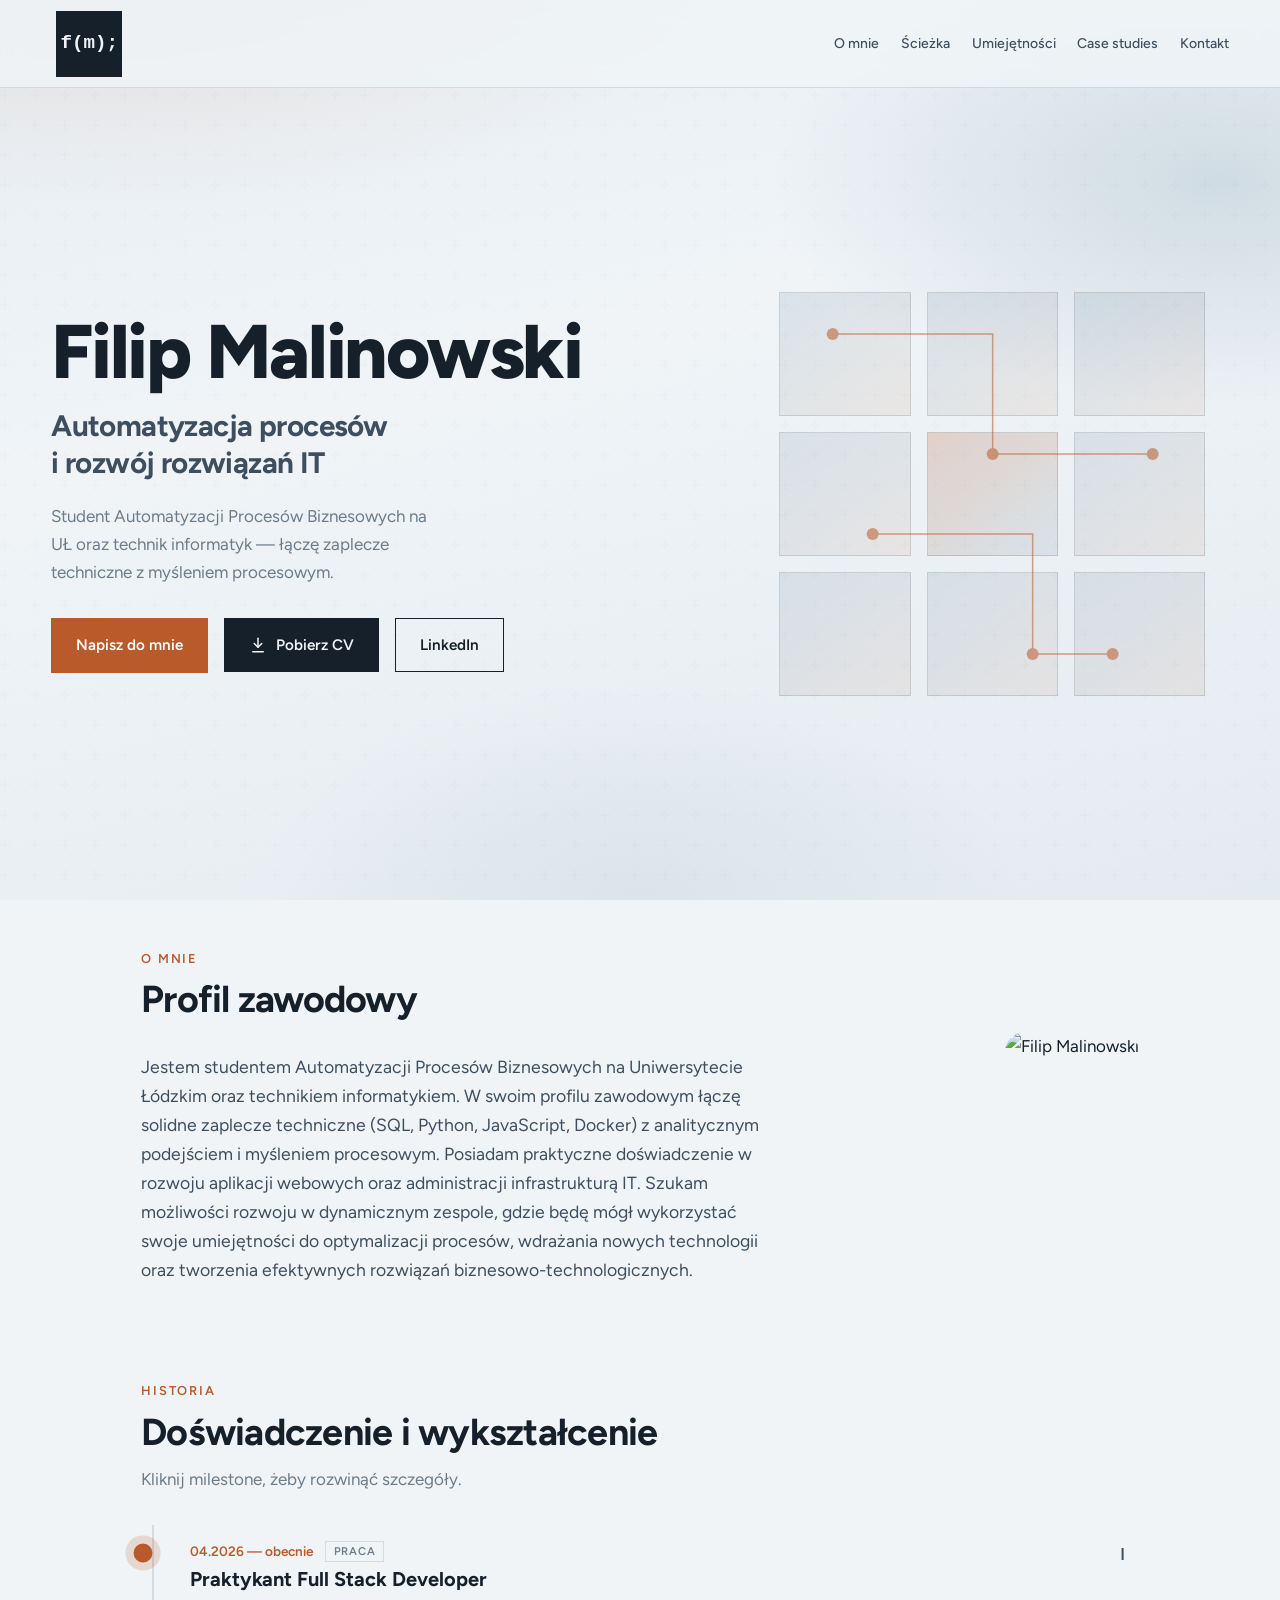
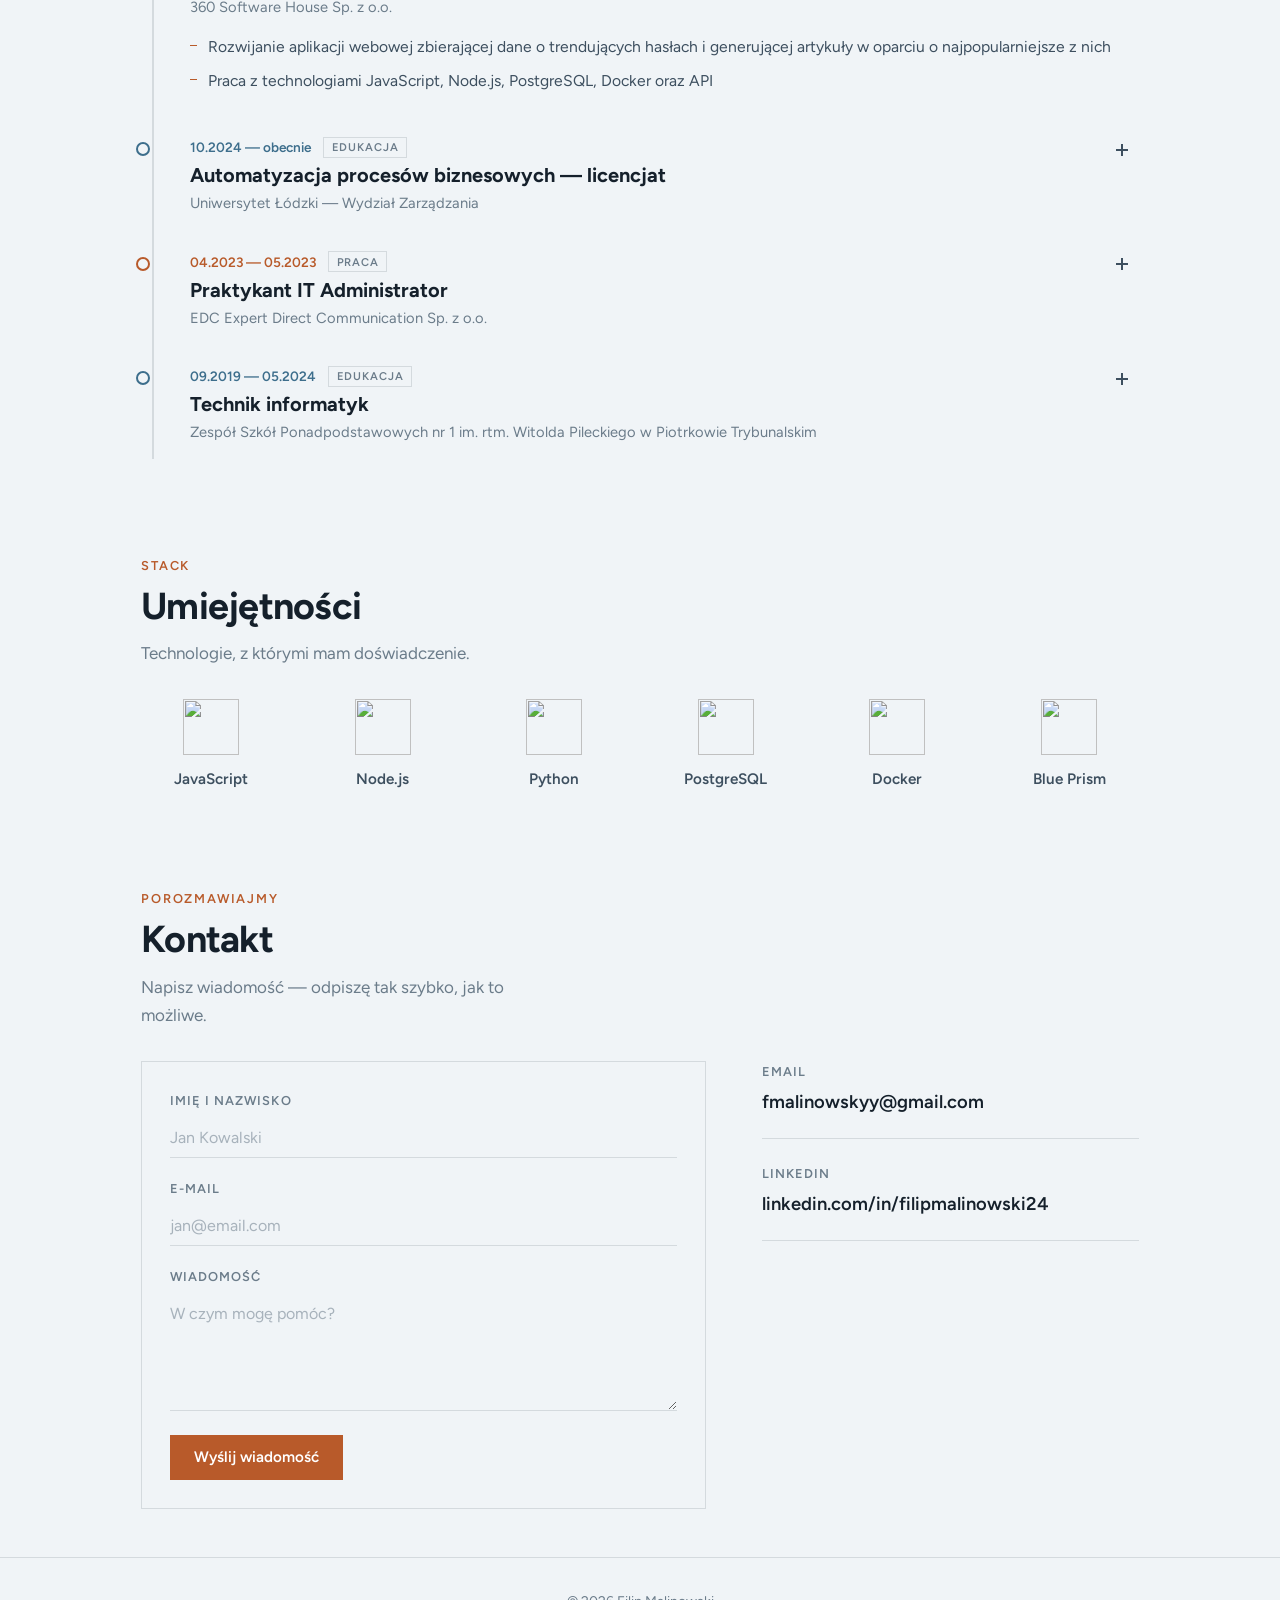
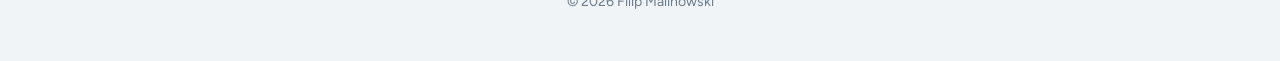
==== index.html @ 64174228 "Add files via upload" ====
<!DOCTYPE html>
<html lang="pl">
<head>
  <meta charset="UTF-8">
  <meta name="viewport" content="width=device-width, initial-scale=1.0">
  <title>Filip Malinowski — Automatyzacja procesów &amp; IT</title>
  <meta name="description" content="Student Automatyzacji Procesów Biznesowych i technik informatyk. SQL, Python, JavaScript, Docker, Blue Prism.">
  <link rel="preconnect" href="https://fonts.googleapis.com">
  <link rel="preconnect" href="https://fonts.gstatic.com" crossorigin>
  <link href="https://fonts.googleapis.com/css2?family=Figtree:wght@400;500;600;700;800&display=swap" rel="stylesheet">
  <link rel="stylesheet" href="style.css">
</head>
<body>
  <div class="page-bg" aria-hidden="true"></div>

  <header class="site-header">
    <a class="logo" href="#top">f(m);</a>
    <nav class="nav" aria-label="Główne">
      <a href="#o-mnie">O mnie</a>
      <a href="#sciezka">Ścieżka</a>
      <a href="#umiejetnosci">Umiejętności</a>
      <a href="case-studies.html">Case studies</a>
      <a href="#kontakt">Kontakt</a>
    </nav>
  </header>

  <main id="top">
    <section class="hero">
      <div class="hero-copy">
        <p class="hero-brand">Filip Malinowski</p>
        <h1>Automatyzacja procesów i&nbsp;rozwój rozwiązań IT</h1>
        <p class="hero-lead">
          Student Automatyzacji Procesów Biznesowych na UŁ oraz technik informatyk —
          łączę zaplecze techniczne z myśleniem procesowym.
        </p>
        <div class="hero-actions">
          <a class="btn btn-primary" href="#kontakt">Napisz do mnie</a>
          <a class="btn btn-download" href="assets/CV.pdf" download="Filip-Malinowski-CV.pdf">
            <svg class="btn-icon" viewBox="0 0 24 24" width="18" height="18" aria-hidden="true" fill="none" stroke="currentColor" stroke-width="2" stroke-linecap="round" stroke-linejoin="round">
              <path d="M12 3v12"/>
              <path d="m7 10 5 5 5-5"/>
              <path d="M5 21h14"/>
            </svg>
            Pobierz CV
          </a>
          <a class="btn btn-ghost" href="https://www.linkedin.com/in/filipmalinowski24" target="_blank" rel="noopener noreferrer">LinkedIn</a>
        </div>
      </div>
      <div class="hero-visual" aria-hidden="true">
        <div class="flow-grid">
          <span></span><span></span><span></span>
          <span></span><span></span><span></span>
          <span></span><span></span><span></span>
        </div>
        <svg class="flow-lines" viewBox="0 0 400 480" fill="none" xmlns="http://www.w3.org/2000/svg">
          <path d="M40 80 H200 V200 H360" stroke="currentColor" stroke-width="1.5"/>
          <path d="M80 280 H240 V400 H320" stroke="currentColor" stroke-width="1.5"/>
          <circle cx="40" cy="80" r="6" fill="currentColor"/>
          <circle cx="200" cy="200" r="6" fill="currentColor"/>
          <circle cx="360" cy="200" r="6" fill="currentColor"/>
          <circle cx="80" cy="280" r="6" fill="currentColor"/>
          <circle cx="240" cy="400" r="6" fill="currentColor"/>
          <circle cx="320" cy="400" r="6" fill="currentColor"/>
        </svg>
      </div>
    </section>

    <section id="o-mnie" class="section about">
      <div class="about-layout">
        <div class="about-content">
          <div class="section-head">
            <p class="eyebrow">O mnie</p>
            <h2>Profil zawodowy</h2>
          </div>
          <p class="about-text">
            Jestem studentem Automatyzacji Procesów Biznesowych na Uniwersytecie Łódzkim
            oraz technikiem informatykiem. W swoim profilu zawodowym łączę solidne zaplecze
            techniczne (SQL, Python, JavaScript, Docker) z analitycznym podejściem
            i myśleniem procesowym. Posiadam praktyczne doświadczenie w rozwoju aplikacji
            webowych oraz administracji infrastrukturą IT. Szukam możliwości rozwoju
            w dynamicznym zespole, gdzie będę mógł wykorzystać swoje umiejętności
            do optymalizacji procesów, wdrażania nowych technologii oraz tworzenia
            efektywnych rozwiązań biznesowo-technologicznych.
          </p>
        </div>
        <figure class="about-photo">
          <img src="assets/fm.jpg" alt="Filip Malinowski" width="400" height="500">
        </figure>
      </div>
    </section>

    <section id="sciezka" class="section path">
      <div class="section-head">
        <p class="eyebrow">Historia</p>
        <h2>Doświadczenie i wykształcenie</h2>
        <p class="path-lead">Kliknij milestone, żeby rozwinąć szczegóły.</p>
      </div>

      <ol class="milestones">
        <li class="milestone is-open" data-type="work">
          <button class="milestone-toggle" type="button" aria-expanded="true">
            <span class="milestone-dot" aria-hidden="true"></span>
            <span class="milestone-summary">
              <span class="milestone-top">
                <time datetime="2026-04">04.2026 — obecnie</time>
                <span class="milestone-badge">Praca</span>
              </span>
              <span class="milestone-title">Praktykant Full Stack Developer</span>
              <span class="milestone-place">360 Software House Sp. z o.o.</span>
            </span>
            <span class="milestone-chevron" aria-hidden="true"></span>
          </button>
          <div class="milestone-panel">
            <div class="milestone-panel-inner">
              <ul>
                <li>Rozwijanie aplikacji webowej zbierającej dane o trendujących hasłach i generującej artykuły w oparciu o najpopularniejsze z nich</li>
                <li>Praca z technologiami JavaScript, Node.js, PostgreSQL, Docker oraz API</li>
              </ul>
            </div>
          </div>
        </li>

        <li class="milestone" data-type="edu">
          <button class="milestone-toggle" type="button" aria-expanded="false">
            <span class="milestone-dot" aria-hidden="true"></span>
            <span class="milestone-summary">
              <span class="milestone-top">
                <time datetime="2024-10">10.2024 — obecnie</time>
                <span class="milestone-badge">Edukacja</span>
              </span>
              <span class="milestone-title">Automatyzacja procesów biznesowych — licencjat</span>
              <span class="milestone-place">Uniwersytet Łódzki — Wydział Zarządzania</span>
            </span>
            <span class="milestone-chevron" aria-hidden="true"></span>
          </button>
          <div class="milestone-panel">
            <div class="milestone-panel-inner">
              <ul>
                <li>Modelowanie procesów biznesowych</li>
                <li>Blue Prism</li>
                <li>Zarządzanie projektami</li>
              </ul>
            </div>
          </div>
        </li>

        <li class="milestone" data-type="work">
          <button class="milestone-toggle" type="button" aria-expanded="false">
            <span class="milestone-dot" aria-hidden="true"></span>
            <span class="milestone-summary">
              <span class="milestone-top">
                <time datetime="2023-04">04.2023 — 05.2023</time>
                <span class="milestone-badge">Praca</span>
              </span>
              <span class="milestone-title">Praktykant IT Administrator</span>
              <span class="milestone-place">EDC Expert Direct Communication Sp. z o.o.</span>
            </span>
            <span class="milestone-chevron" aria-hidden="true"></span>
          </button>
          <div class="milestone-panel">
            <div class="milestone-panel-inner">
              <ul>
                <li>Wsparcie techniczne oraz konserwacja infrastruktury biurowej i serwerowej</li>
                <li>Zarządzanie incydentami IT i wsparcie użytkowników końcowych</li>
              </ul>
            </div>
          </div>
        </li>

        <li class="milestone" data-type="edu">
          <button class="milestone-toggle" type="button" aria-expanded="false">
            <span class="milestone-dot" aria-hidden="true"></span>
            <span class="milestone-summary">
              <span class="milestone-top">
                <time datetime="2019-09">09.2019 — 05.2024</time>
                <span class="milestone-badge">Edukacja</span>
              </span>
              <span class="milestone-title">Technik informatyk</span>
              <span class="milestone-place">Zespół Szkół Ponadpodstawowych nr 1 im. rtm. Witolda Pileckiego w Piotrkowie Trybunalskim</span>
            </span>
            <span class="milestone-chevron" aria-hidden="true"></span>
          </button>
          <div class="milestone-panel">
            <div class="milestone-panel-inner">
              <ul>
                <li>Egzamin zawodowy INF.02</li>
                <li>Egzamin zawodowy INF.03</li>
              </ul>
            </div>
          </div>
        </li>
      </ol>
    </section>

    <section id="umiejetnosci" class="section skills">
      <div class="section-head">
        <p class="eyebrow">Stack</p>
        <h2>Umiejętności</h2>
        <p class="skills-lead">Technologie, z którymi mam doświadczenie.</p>
      </div>
      <ul class="skills-icons">
        <li>
          <img src="assets/Skills/Js.png" alt="" width="64" height="64">
          <span>JavaScript</span>
        </li>
        <li>
          <img src="assets/Skills/node.png" alt="" width="64" height="64">
          <span>Node.js</span>
        </li>
        <li>
          <img src="assets/Skills/Py.png" alt="" width="64" height="64">
          <span>Python</span>
        </li>
        <li>
          <img src="assets/Skills/Sql.png" alt="" width="64" height="64">
          <span>PostgreSQL</span>
        </li>
        <li>
          <img src="assets/Skills/Docker.png" alt="" width="64" height="64">
          <span>Docker</span>
        </li>
        <li>
          <img src="assets/Skills/BP.png" alt="" width="64" height="64">
          <span>Blue Prism</span>
        </li>
      </ul>
    </section>

    <section id="kontakt" class="section contact">
      <div class="section-head">
        <p class="eyebrow">Porozmawiajmy</p>
        <h2>Kontakt</h2>
        <p class="contact-lead">Napisz wiadomość — odpiszę tak szybko, jak to możliwe.</p>
      </div>

      <div class="contact-layout">
        <form class="contact-form" id="contact-form" action="https://formsubmit.co/ajax/fmalinowskyy@gmail.com" method="POST">
          <div class="form-row">
            <label for="name">Imię i nazwisko</label>
            <input type="text" id="name" name="name" autocomplete="name" required placeholder="Jan Kowalski">
          </div>
          <div class="form-row">
            <label for="email">E-mail</label>
            <input type="email" id="email" name="email" autocomplete="email" required placeholder="jan@email.com">
          </div>
          <div class="form-row">
            <label for="message">Wiadomość</label>
            <textarea id="message" name="message" rows="5" required placeholder="W czym mogę pomóc?"></textarea>
          </div>
          <input type="hidden" name="_subject" value="Wiadomość z CV — Filip Malinowski">
          <input type="text" name="_honey" class="form-honey" tabindex="-1" autocomplete="off" aria-hidden="true">
          <button class="btn btn-primary" type="submit" id="contact-submit">Wyślij wiadomość</button>
          <p class="form-status" id="form-status" role="status" aria-live="polite" hidden></p>
        </form>

        <ul class="contact-list">
          <li>
            <span>Email</span>
            <a href="mailto:fmalinowskyy@gmail.com">fmalinowskyy@gmail.com</a>
          </li>
          <li>
            <span>LinkedIn</span>
            <a href="https://www.linkedin.com/in/filipmalinowski24" target="_blank" rel="noopener noreferrer">linkedin.com/in/filipmalinowski24</a>
          </li>
        </ul>
      </div>
    </section>
  </main>

  <footer class="site-footer">
    <p>© <span id="year"></span> Filip Malinowski</p>
  </footer>

  <script>
    document.getElementById("year").textContent = new Date().getFullYear();

    document.querySelectorAll(".milestone-toggle").forEach((button) => {
      button.addEventListener("click", () => {
        const item = button.closest(".milestone");
        const willOpen = !item.classList.contains("is-open");

        document.querySelectorAll(".milestone.is-open").forEach((openItem) => {
          if (openItem !== item) {
            openItem.classList.remove("is-open");
            openItem.querySelector(".milestone-toggle").setAttribute("aria-expanded", "false");
          }
        });

        item.classList.toggle("is-open", willOpen);
        button.setAttribute("aria-expanded", String(willOpen));
      });
    });

    const form = document.getElementById("contact-form");
    const statusEl = document.getElementById("form-status");
    const submitBtn = document.getElementById("contact-submit");

    form.addEventListener("submit", async (event) => {
      event.preventDefault();
      statusEl.hidden = false;
      statusEl.className = "form-status";
      statusEl.textContent = "Wysyłanie…";
      submitBtn.disabled = true;

      try {
        const response = await fetch(form.action, {
          method: "POST",
          headers: {
            "Content-Type": "application/json",
            Accept: "application/json",
          },
          body: JSON.stringify({
            name: form.name.value,
            email: form.email.value,
            message: form.message.value,
            _subject: "Wiadomość z CV — Filip Malinowski",
          }),
        });

        if (!response.ok) throw new Error("send failed");

        statusEl.className = "form-status is-success";
        statusEl.textContent = "Dzięki! Wiadomość została wysłana.";
        form.reset();
      } catch {
        statusEl.className = "form-status is-error";
        statusEl.textContent = "Nie udało się wysłać. Napisz bezpośrednio na fmalinowskyy@gmail.com.";
      } finally {
        submitBtn.disabled = false;
      }
    });
  </script>
</body>
</html>
---- style.css ----
/* Filip Malinowski — CV page
   Direction: cool graphite + copper accent, process-flow atmosphere */

:root {
  --ink: #15202b;
  --ink-soft: #3d4f5f;
  --muted: #6b7c8a;
  --paper: #f0f4f7;
  --paper-deep: #d9e3ea;
  --accent: #b85a2a;
  --accent-deep: #8f431c;
  --line: rgba(21, 32, 43, 0.12);
  --header-h: 5.5rem;
  --ease: cubic-bezier(0.22, 1, 0.36, 1);
  --font-logo: Consolas, "Cascadia Code", "Cascadia Mono", "Courier New", monospace;
  --font-display: "Figtree", sans-serif;
  --font-body: "Figtree", sans-serif;
}

*,
*::before,
*::after {
  box-sizing: border-box;
  margin: 0;
  padding: 0;
}

html {
  scroll-behavior: smooth;
}

body {
  font-family: var(--font-body);
  font-size: 1.0625rem;
  line-height: 1.65;
  color: var(--ink);
  background: var(--paper);
  min-height: 100vh;
  overflow-x: hidden;
}

.page-bg {
  position: fixed;
  inset: 0;
  z-index: -1;
  background:
    radial-gradient(ellipse 90% 60% at 10% -10%, rgba(184, 90, 42, 0.14), transparent 55%),
    radial-gradient(ellipse 70% 50% at 95% 20%, rgba(61, 110, 140, 0.18), transparent 50%),
    radial-gradient(ellipse 50% 40% at 50% 100%, rgba(217, 227, 234, 0.9), transparent 60%),
    linear-gradient(165deg, #e8eef3 0%, #f0f4f7 40%, #e4ebf0 100%);
}

.page-bg::after {
  content: "";
  position: absolute;
  inset: 0;
  opacity: 0.35;
  background-image: url("data:image/svg+xml,%3Csvg width='60' height='60' viewBox='0 0 60 60' xmlns='http://www.w3.org/2000/svg'%3E%3Cg fill='none' fill-rule='evenodd'%3E%3Cg fill='%2315202b' fill-opacity='0.04'%3E%3Cpath d='M36 34v-4h-2v4h-4v2h4v4h2v-4h4v-2h-4zm0-30V0h-2v4h-4v2h4v4h2V6h4V4h-4zM6 34v-4H4v4H0v2h4v4h2v-4h4v-2H6zM6 4V0H4v4H0v2h4v4h2V6h4V4H6z'/%3E%3C/g%3E%3C/g%3E%3C/svg%3E");
}

a {
  color: inherit;
  text-decoration-thickness: 1px;
  text-underline-offset: 0.2em;
  transition: color 0.25s var(--ease);
}

a:hover {
  color: var(--accent);
}

img {
  max-width: 100%;
  display: block;
}

ul {
  list-style: none;
}

/* —— Header —— */
.site-header {
  position: sticky;
  top: 0;
  z-index: 50;
  display: flex;
  align-items: center;
  justify-content: space-between;
  gap: 1.5rem;
  height: var(--header-h);
  padding: 0 clamp(1.25rem, 4vw, 3.5rem);
  background: rgba(240, 244, 247, 0.82);
  backdrop-filter: blur(12px);
  border-bottom: 1px solid var(--line);
}

.logo {
  font-family: var(--font-logo);
  font-weight: 700;
  font-size: 1.2rem;
  letter-spacing: 0;
  text-decoration: none;
  color: #f0f4f7;
  background: var(--ink);
  width: 4.125rem;
  height: 4.125rem;
  margin: 5px;
  display: inline-flex;
  align-items: center;
  justify-content: center;
  flex-shrink: 0;
  transition: background 0.25s var(--ease), color 0.25s var(--ease);
}

.logo:hover {
  background: var(--accent);
  color: #fff;
}

.nav {
  display: flex;
  flex-wrap: wrap;
  justify-content: flex-end;
  gap: 0.35rem 1.35rem;
}

.nav a {
  font-size: 0.875rem;
  font-weight: 500;
  color: var(--ink-soft);
  text-decoration: none;
}

.nav a:hover {
  color: var(--accent);
}

/* —— Hero —— */
.hero {
  display: grid;
  grid-template-columns: 1.15fr 0.85fr;
  gap: clamp(2rem, 5vw, 4rem);
  align-items: center;
  min-height: calc(100vh - var(--header-h));
  padding: clamp(2.5rem, 6vw, 5rem) clamp(1.25rem, 4vw, 3.5rem);
  animation: fade-up 0.9s var(--ease) both;
}

.hero-brand {
  font-family: var(--font-display);
  font-weight: 800;
  font-size: clamp(2.75rem, 6.5vw, 4.75rem);
  line-height: 0.95;
  letter-spacing: -0.03em;
  color: var(--ink);
  margin-bottom: 1.25rem;
  animation: fade-up 0.9s var(--ease) 0.08s both;
}

.hero h1 {
  font-family: var(--font-display);
  font-weight: 700;
  font-size: clamp(1.35rem, 2.8vw, 1.85rem);
  line-height: 1.25;
  letter-spacing: -0.02em;
  color: var(--ink-soft);
  max-width: 22ch;
  margin-bottom: 1.25rem;
  animation: fade-up 0.9s var(--ease) 0.16s both;
}

.hero-lead {
  max-width: 36ch;
  color: var(--muted);
  margin-bottom: 2rem;
  animation: fade-up 0.9s var(--ease) 0.24s both;
}

.hero-actions {
  display: flex;
  flex-wrap: wrap;
  gap: 0.75rem 1rem;
  animation: fade-up 0.9s var(--ease) 0.32s both;
}

.btn {
  display: inline-flex;
  align-items: center;
  justify-content: center;
  padding: 0.85rem 1.5rem;
  font-family: var(--font-body);
  font-size: 0.95rem;
  font-weight: 600;
  text-decoration: none;
  border: 1.5px solid transparent;
  transition: background 0.3s var(--ease), color 0.3s var(--ease), border-color 0.3s var(--ease), transform 0.3s var(--ease);
}

.btn:hover {
  transform: translateY(-2px);
}

.btn-primary {
  background: var(--accent);
  color: #fff;
}

.btn-primary:hover {
  background: var(--accent-deep);
  color: #fff;
}

.btn-ghost {
  background: transparent;
  border-color: var(--ink);
  color: var(--ink);
}

.btn-ghost:hover {
  border-color: var(--accent);
  color: var(--accent);
}

.btn-download {
  gap: 0.55rem;
  background: var(--ink);
  border-color: var(--ink);
  color: #f0f4f7;
}

.btn-download:hover {
  background: var(--accent);
  border-color: var(--accent);
  color: #fff;
}

.btn-icon {
  flex-shrink: 0;
}

.hero-visual {
  position: relative;
  height: min(62vh, 480px);
  min-height: 280px;
  color: var(--accent);
  animation: fade-in 1.1s var(--ease) 0.2s both;
}

.flow-grid {
  position: absolute;
  inset: 8% 5%;
  display: grid;
  grid-template-columns: repeat(3, 1fr);
  grid-template-rows: repeat(3, 1fr);
  gap: 1rem;
}

.flow-grid span {
  background: linear-gradient(145deg, rgba(61, 110, 140, 0.12), rgba(184, 90, 42, 0.08));
  border: 1px solid var(--line);
  transform-origin: center;
  animation: block-pulse 4.5s var(--ease) infinite;
}

.flow-grid span:nth-child(1) { animation-delay: 0s; }
.flow-grid span:nth-child(2) { animation-delay: 0.35s; }
.flow-grid span:nth-child(3) { animation-delay: 0.7s; }
.flow-grid span:nth-child(4) { animation-delay: 0.2s; }
.flow-grid span:nth-child(5) {
  background: linear-gradient(145deg, rgba(184, 90, 42, 0.22), rgba(61, 110, 140, 0.1));
  animation-delay: 0.55s;
}
.flow-grid span:nth-child(6) { animation-delay: 0.9s; }
.flow-grid span:nth-child(7) { animation-delay: 0.4s; }
.flow-grid span:nth-child(8) { animation-delay: 0.75s; }
.flow-grid span:nth-child(9) { animation-delay: 1.1s; }

.flow-lines {
  position: absolute;
  inset: 0;
  width: 100%;
  height: 100%;
  opacity: 0.55;
  animation: draw-flow 2.2s var(--ease) 0.4s both;
}

.flow-lines path {
  stroke-dasharray: 600;
  stroke-dashoffset: 600;
  animation: stroke-draw 2s var(--ease) 0.5s forwards;
}

.flow-lines path:nth-of-type(2) {
  animation-delay: 0.9s;
}

/* —— Sections —— */
.section {
  padding: clamp(1.75rem, 4vw, 3rem) clamp(1.25rem, 4vw, 3.5rem);
  max-width: 1100px;
  margin: 0 auto;
}

.section-head {
  margin-bottom: 2rem;
}

.eyebrow {
  font-size: 0.8rem;
  font-weight: 600;
  letter-spacing: 0.14em;
  text-transform: uppercase;
  color: var(--accent);
  margin-bottom: 0.5rem;
}

.section-head h2 {
  font-family: var(--font-display);
  font-weight: 700;
  font-size: clamp(1.75rem, 3.5vw, 2.35rem);
  letter-spacing: -0.02em;
  line-height: 1.15;
}

.about-text {
  max-width: 58ch;
  color: var(--ink-soft);
  font-size: 1.1rem;
}

.about-layout {
  display: grid;
  grid-template-columns: 1fr minmax(200px, 280px);
  gap: clamp(1.75rem, 4vw, 3rem);
  align-items: center;
}

.about-photo {
  margin: 0;
  justify-self: end;
}

.about-photo img {
  width: 100%;
  height: auto;
  aspect-ratio: 4 / 5;
  object-fit: cover;
  object-position: center top;
  border-radius: 1.25rem;
  display: block;
}

/* —— Path / milestones —— */
.path-lead {
  margin-top: 0.75rem;
  color: var(--muted);
  max-width: 40ch;
}

.milestones {
  list-style: none;
  display: flex;
  flex-direction: column;
  gap: 0.35rem;
  border-left: 2px solid var(--line);
  margin-left: 0.7rem;
  padding-left: 0;
}

.milestone {
  position: relative;
  padding-left: clamp(1.5rem, 3vw, 2.25rem);
}

.milestone-toggle {
  width: 100%;
  display: grid;
  grid-template-columns: 1fr auto;
  gap: 0.75rem 1rem;
  align-items: start;
  padding: 1rem 0.35rem 1rem 0;
  border: none;
  background: transparent;
  text-align: left;
  cursor: pointer;
  color: inherit;
  font-family: inherit;
  transition: color 0.25s var(--ease);
}

.milestone-toggle:hover .milestone-title {
  color: var(--accent);
}

.milestone-dot {
  position: absolute;
  left: -0.7rem;
  top: 1.35rem;
  width: 14px;
  height: 14px;
  margin-left: -7px;
  border-radius: 50%;
  background: var(--paper);
  border: 2.5px solid var(--accent);
  box-sizing: border-box;
  transition: transform 0.4s var(--ease), background 0.35s var(--ease), box-shadow 0.4s var(--ease);
  z-index: 1;
}

.milestone[data-type="edu"] .milestone-dot {
  border-color: #3d6e8c;
}

.milestone.is-open .milestone-dot {
  background: var(--accent);
  transform: scale(1.35);
  box-shadow: 0 0 0 6px rgba(184, 90, 42, 0.18);
}

.milestone[data-type="edu"].is-open .milestone-dot {
  background: #3d6e8c;
  box-shadow: 0 0 0 6px rgba(61, 110, 140, 0.18);
}

.milestone-summary {
  display: flex;
  flex-direction: column;
  gap: 0.3rem;
  min-width: 0;
}

.milestone-top {
  display: flex;
  flex-wrap: wrap;
  align-items: center;
  gap: 0.5rem 0.75rem;
}

.milestone-top time {
  font-size: 0.85rem;
  font-weight: 600;
  color: var(--accent);
}

.milestone[data-type="edu"] .milestone-top time {
  color: #3d6e8c;
}

.milestone-badge {
  font-size: 0.7rem;
  font-weight: 600;
  letter-spacing: 0.08em;
  text-transform: uppercase;
  color: var(--muted);
  border: 1px solid var(--line);
  padding: 0.15rem 0.45rem;
}

.milestone-title {
  font-family: var(--font-display);
  font-size: clamp(1.05rem, 2.2vw, 1.25rem);
  font-weight: 700;
  line-height: 1.3;
  color: var(--ink);
  transition: color 0.25s var(--ease);
}

.milestone-place {
  font-size: 0.92rem;
  color: var(--muted);
  line-height: 1.4;
}

.milestone-chevron {
  width: 1.35rem;
  height: 1.35rem;
  margin-top: 0.15rem;
  position: relative;
  flex-shrink: 0;
  transition: transform 0.4s var(--ease);
}

.milestone-chevron::before,
.milestone-chevron::after {
  content: "";
  position: absolute;
  top: 50%;
  left: 50%;
  background: var(--ink-soft);
  transition: transform 0.4s var(--ease), opacity 0.3s var(--ease);
}

.milestone-chevron::before {
  width: 12px;
  height: 2px;
  transform: translate(-50%, -50%);
}

.milestone-chevron::after {
  width: 2px;
  height: 12px;
  transform: translate(-50%, -50%);
}

.milestone.is-open .milestone-chevron {
  transform: rotate(90deg);
}

.milestone.is-open .milestone-chevron::after {
  opacity: 0;
  transform: translate(-50%, -50%) scaleY(0);
}

.milestone-panel {
  display: grid;
  grid-template-rows: 0fr;
  transition: grid-template-rows 0.45s var(--ease);
}

.milestone.is-open .milestone-panel {
  grid-template-rows: 1fr;
}

.milestone-panel-inner {
  overflow: hidden;
  min-height: 0;
}

.milestone-panel-inner ul {
  display: flex;
  flex-direction: column;
  gap: 0.5rem;
  padding: 0 0 1.35rem;
  opacity: 0;
  transform: translateY(-0.5rem);
  transition: opacity 0.35s var(--ease) 0.05s, transform 0.4s var(--ease) 0.05s;
}

.milestone.is-open .milestone-panel-inner ul {
  opacity: 1;
  transform: translateY(0);
}

.milestone-panel-inner li {
  position: relative;
  padding-left: 1.1rem;
  color: var(--ink-soft);
  font-size: 0.98rem;
}

.milestone-panel-inner li::before {
  content: "";
  position: absolute;
  left: 0;
  top: 0.7em;
  width: 0.4rem;
  height: 1.5px;
  background: var(--accent);
}

.milestone[data-type="edu"] .milestone-panel-inner li::before {
  background: #3d6e8c;
}

/* —— Skills —— */
.skills-lead {
  margin-top: 0.75rem;
  color: var(--muted);
  max-width: 40ch;
}

.skills-icons {
  display: grid;
  grid-template-columns: repeat(6, minmax(0, 1fr));
  gap: clamp(1.25rem, 3vw, 2rem);
  list-style: none;
  margin-top: 0.5rem;
}

.skills-icons li {
  display: flex;
  flex-direction: column;
  align-items: center;
  gap: 0.75rem;
  text-align: center;
}

.skills-icons img {
  width: 3.5rem;
  height: 3.5rem;
  object-fit: contain;
  display: block;
  transition: transform 0.35s var(--ease);
}

.skills-icons li:hover img {
  transform: translateY(-4px);
}

.skills-icons span {
  font-family: var(--font-display);
  font-size: 0.95rem;
  font-weight: 600;
  color: var(--ink-soft);
}

/* —— Contact —— */
.contact {
  max-width: 1100px;
}

.contact-lead {
  margin-top: 0.75rem;
  color: var(--muted);
  max-width: 36ch;
}

.contact-layout {
  display: grid;
  grid-template-columns: minmax(18rem, 1.2fr) minmax(12rem, 0.8fr);
  gap: clamp(2rem, 5vw, 3.5rem);
  align-items: start;
  max-width: none;
}

.contact-list {
  display: flex;
  flex-direction: column;
  gap: 1.5rem;
  margin-top: 0;
}

.contact-list li {
  display: flex;
  flex-direction: column;
  gap: 0.35rem;
  padding-bottom: 1.25rem;
  border-bottom: 1px solid var(--line);
}

.contact-list span {
  font-size: 0.8rem;
  font-weight: 600;
  letter-spacing: 0.08em;
  text-transform: uppercase;
  color: var(--muted);
}

.contact-list a {
  font-family: var(--font-display);
  font-weight: 600;
  font-size: 1.15rem;
  text-decoration: none;
}

.contact-list a:hover {
  color: var(--accent);
}

.contact-form {
  display: flex;
  flex-direction: column;
  gap: 1.25rem;
  padding: clamp(1.25rem, 3vw, 1.75rem);
  border: 1.5px solid var(--line);
}

.form-row {
  display: flex;
  flex-direction: column;
  gap: 0.4rem;
}

.form-row label {
  font-size: 0.8rem;
  font-weight: 600;
  letter-spacing: 0.08em;
  text-transform: uppercase;
  color: var(--muted);
}

.form-row input,
.form-row textarea {
  font-family: var(--font-body);
  font-size: 1rem;
  color: var(--ink);
  background: transparent;
  border: none;
  border-bottom: 1.5px solid var(--line);
  padding: 0.65rem 0;
  outline: none;
  resize: vertical;
  transition: border-color 0.25s var(--ease);
}

.form-row input::placeholder,
.form-row textarea::placeholder {
  color: rgba(107, 124, 138, 0.55);
}

.form-row input:focus,
.form-row textarea:focus {
  border-bottom-color: var(--accent);
}

.form-honey {
  position: absolute;
  left: -9999px;
  opacity: 0;
  height: 0;
  width: 0;
  pointer-events: none;
}

.contact-form .btn {
  align-self: flex-start;
  margin-top: 0.25rem;
  cursor: pointer;
  border: none;
}

.contact-form .btn:disabled {
  opacity: 0.65;
  cursor: wait;
  transform: none;
}

.form-status {
  font-size: 0.95rem;
  color: var(--ink-soft);
}

.form-status.is-success {
  color: #2f6b4f;
}

.form-status.is-error {
  color: #a33b2b;
}

/* —— Case studies page —— */
.page-main {
  padding-bottom: clamp(2rem, 5vw, 4rem);
}

.page-hero {
  padding: clamp(2.5rem, 6vw, 4.5rem) clamp(1.25rem, 4vw, 3.5rem) clamp(1.5rem, 3vw, 2rem);
  max-width: 1100px;
  margin: 0 auto;
  animation: fade-up 0.8s var(--ease) both;
}

.page-hero h1 {
  font-family: var(--font-display);
  font-weight: 800;
  font-size: clamp(2.4rem, 5.5vw, 3.75rem);
  letter-spacing: -0.02em;
  line-height: 1.05;
  margin-bottom: 1rem;
}

.page-lead {
  max-width: 42ch;
  color: var(--muted);
  font-size: 1.1rem;
}

.nav a[aria-current="page"] {
  color: var(--accent);
}

.cs-tiles {
  display: grid;
  grid-template-columns: repeat(auto-fill, minmax(min(100%, 300px), 1fr));
  gap: clamp(1.5rem, 3vw, 2.25rem);
  max-width: 1100px;
  padding-top: 0.5rem;
}

.cs-tile {
  display: flex;
  flex-direction: column;
  gap: 0.85rem;
  text-decoration: none;
  color: inherit;
  outline: none;
  transition: transform 0.35s var(--ease);
}

.cs-tile:hover,
.cs-tile:focus-visible {
  transform: translateY(-4px);
}

.cs-tile-media {
  position: relative;
  overflow: hidden;
  aspect-ratio: 1 / 1;
  background: #fff;
  border: 1.5px solid var(--line);
  display: flex;
  align-items: center;
  justify-content: center;
  padding: 1.25rem;
  transition: border-color 0.35s var(--ease), box-shadow 0.35s var(--ease);
}

.cs-tile:hover .cs-tile-media,
.cs-tile:focus-visible .cs-tile-media {
  border-color: var(--accent);
  box-shadow: 0 0 0 3px rgba(184, 90, 42, 0.18);
}

.cs-tile-media img {
  width: 100%;
  height: 100%;
  object-fit: contain;
  display: block;
  transition: transform 0.5s var(--ease), filter 0.35s var(--ease);
}

.cs-tile:hover .cs-tile-media img,
.cs-tile:focus-visible .cs-tile-media img {
  transform: scale(1.03);
  filter: brightness(1.04);
}

.cs-tile-title {
  font-family: var(--font-display);
  font-size: 1.15rem;
  font-weight: 700;
  line-height: 1.3;
  letter-spacing: -0.015em;
  color: var(--ink);
  transition: color 0.25s var(--ease);
}

.cs-tile:hover .cs-tile-title,
.cs-tile:focus-visible .cs-tile-title {
  color: var(--accent);
}

.cs-tile-tag {
  font-size: 0.8rem;
  font-weight: 600;
  letter-spacing: 0.06em;
  text-transform: uppercase;
  color: var(--muted);
}

/* —— Case study detail —— */
.cs-detail-top {
  max-width: 1100px;
  padding-bottom: 0;
}

.cs-detail-top .cs-back {
  margin-bottom: 0;
}

.cs-layout {
  display: grid;
  grid-template-columns: minmax(10rem, 13rem) minmax(0, 1fr);
  gap: clamp(1rem, 2.5vw, 1.75rem);
  align-items: start;
  max-width: 1200px;
  padding-top: 1.5rem;
}

.cs-toc {
  position: sticky;
  top: calc(var(--header-h) + 1.25rem);
}

.cs-toc-label {
  font-size: 0.75rem;
  font-weight: 600;
  letter-spacing: 0.12em;
  text-transform: uppercase;
  color: var(--muted);
  margin-bottom: 1rem;
}

.cs-toc-nav {
  list-style: none;
  display: flex;
  flex-direction: column;
  gap: 0.65rem;
  border-left: 2px solid var(--line);
  padding-left: 1rem;
}

.cs-toc-nav a {
  display: block;
  font-size: 0.92rem;
  font-weight: 500;
  line-height: 1.35;
  color: var(--ink-soft);
  text-decoration: none;
  transition: color 0.25s var(--ease);
}

.cs-toc-nav a:hover {
  color: var(--accent);
}

.cs-back {
  display: inline-block;
  font-size: 0.9rem;
  font-weight: 600;
  color: var(--muted);
  text-decoration: none;
  margin-bottom: 1.75rem;
  transition: color 0.25s var(--ease);
}

.cs-back:hover {
  color: var(--accent);
}

.cs-article .case-tag {
  display: inline-block;
  font-size: 0.7rem;
  font-weight: 600;
  letter-spacing: 0.1em;
  text-transform: uppercase;
  color: var(--accent);
  border: 1px solid rgba(184, 90, 42, 0.35);
  padding: 0.2rem 0.5rem;
  margin-bottom: 1rem;
}

.cs-article-header {
  display: grid;
  grid-template-columns: minmax(0, 1fr) minmax(9rem, 11rem);
  gap: clamp(1.25rem, 3vw, 2rem);
  align-items: start;
  margin-bottom: 2rem;
}

.cs-article-header h1 {
  font-family: var(--font-display);
  font-size: clamp(1.6rem, 3.5vw, 2.35rem);
  font-weight: 700;
  letter-spacing: -0.02em;
  line-height: 1.2;
  margin: 0;
}

.cs-hero-image {
  margin: 0;
  padding: 0.85rem;
  background: #fff;
  border: 1.5px solid var(--line);
  align-self: start;
}

.cs-hero-image img {
  width: 100%;
  height: auto;
  display: block;
  object-fit: contain;
}

.cs-body {
  display: flex;
  flex-direction: column;
  gap: 1.75rem;
  min-width: 0;
}

.cs-content-row {
  display: grid;
  grid-template-columns: minmax(0, 1fr) minmax(11rem, 15rem);
  gap: clamp(1rem, 2.5vw, 1.75rem);
  align-items: start;
}

.cs-diagram {
  margin: 0;
  position: sticky;
  top: calc(var(--header-h) + 1rem);
}

.cs-diagram img {
  width: 100%;
  height: auto;
  display: block;
  background: transparent;
}

.cs-result {
  margin: clamp(2rem, 4vw, 2.75rem) 0 0;
}

.cs-result figcaption {
  font-size: 0.8rem;
  font-weight: 600;
  letter-spacing: 0.08em;
  text-transform: uppercase;
  color: var(--muted);
  margin-bottom: 0.75rem;
}

.cs-result img {
  width: 100%;
  height: auto;
  display: block;
  border: 1.5px solid var(--line);
  background: #fff;
}

.cs-body section {
  scroll-margin-top: calc(var(--header-h) + 1rem);
}

.cs-body h2 {
  font-family: var(--font-display);
  font-size: 1.15rem;
  font-weight: 700;
  margin-bottom: 0.65rem;
  color: var(--ink);
}

.cs-body p {
  color: var(--ink-soft);
  font-size: 1.05rem;
  max-width: 58ch;
}

.cs-body code {
  font-family: var(--font-logo);
  font-size: 0.88em;
  color: var(--ink);
  background: rgba(21, 32, 43, 0.06);
  padding: 0.1em 0.35em;
}

.cs-cta {
  margin-top: clamp(2.5rem, 5vw, 3.5rem);
  padding: clamp(1.5rem, 3.5vw, 2rem);
  border: 1.5px solid var(--line);
  display: grid;
  grid-template-columns: 1fr auto;
  gap: 1rem 1.5rem;
  align-items: end;
}

.cs-cta .eyebrow {
  grid-column: 1 / -1;
  margin-bottom: 0;
}

.cs-cta h2 {
  font-family: var(--font-display);
  font-size: clamp(1.35rem, 2.8vw, 1.75rem);
  font-weight: 700;
  letter-spacing: -0.02em;
  margin: 0;
  grid-column: 1;
}

.cs-cta p:not(.eyebrow) {
  color: var(--ink-soft);
  max-width: 40ch;
  margin: 0;
  grid-column: 1;
}

.cs-cta .btn {
  text-decoration: none;
  justify-self: end;
  align-self: center;
  grid-column: 2;
  grid-row: 2 / 4;
}

@media (max-width: 640px) {
  .cs-cta {
    grid-template-columns: 1fr;
  }

  .cs-cta .btn {
    grid-column: 1;
    grid-row: auto;
    justify-self: start;
  }
}

/* —— Footer —— */
.site-footer {
  padding: 2rem clamp(1.25rem, 4vw, 3.5rem) 3rem;
  border-top: 1px solid var(--line);
  text-align: center;
}

.site-footer p {
  font-size: 0.875rem;
  color: var(--muted);
}

/* —— Motion —— */
@keyframes fade-up {
  from {
    opacity: 0;
    transform: translateY(1.25rem);
  }
  to {
    opacity: 1;
    transform: translateY(0);
  }
}

@keyframes fade-in {
  from { opacity: 0; }
  to { opacity: 1; }
}

@keyframes block-pulse {
  0%, 100% { opacity: 0.55; transform: scale(1); }
  50% { opacity: 1; transform: scale(1.02); }
}

@keyframes stroke-draw {
  to { stroke-dashoffset: 0; }
}

@keyframes draw-flow {
  from { opacity: 0; }
  to { opacity: 0.55; }
}

@media (prefers-reduced-motion: reduce) {
  html { scroll-behavior: auto; }

  *,
  *::before,
  *::after {
    animation-duration: 0.01ms !important;
    animation-iteration-count: 1 !important;
    transition-duration: 0.01ms !important;
  }
}

/* —— Responsive —— */
@media (max-width: 900px) {
  .hero {
    grid-template-columns: 1fr;
    min-height: auto;
    padding-top: 2.5rem;
    padding-bottom: 2rem;
  }

  .hero-visual {
    order: -1;
    height: 220px;
    min-height: 200px;
  }

  .about-layout {
    grid-template-columns: 1fr;
  }

  .about-photo {
    justify-self: center;
    max-width: 220px;
    order: -1;
  }

  .contact-layout {
    grid-template-columns: 1fr;
  }

  .cs-layout {
    grid-template-columns: 1fr;
  }

  .cs-toc {
    position: static;
    padding-bottom: 1rem;
    border-bottom: 1px solid var(--line);
  }

  .cs-content-row {
    grid-template-columns: 1fr;
  }

  .cs-diagram {
    position: static;
    max-width: 280px;
    margin-inline: auto;
  }

  .cs-article-header {
    grid-template-columns: 1fr;
  }

  .cs-hero-image {
    max-width: 180px;
  }

  .skills-icons {
    grid-template-columns: repeat(3, minmax(0, 1fr));
  }
}

@media (max-width: 640px) {
  .site-header {
    flex-direction: column;
    height: auto;
    padding: 1rem 1.25rem;
    align-items: flex-start;
  }

  .nav {
    justify-content: flex-start;
    gap: 0.5rem 1rem;
  }

  .nav a {
    font-size: 0.8rem;
  }

  .skills-icons {
    grid-template-columns: repeat(2, minmax(0, 1fr));
  }
}
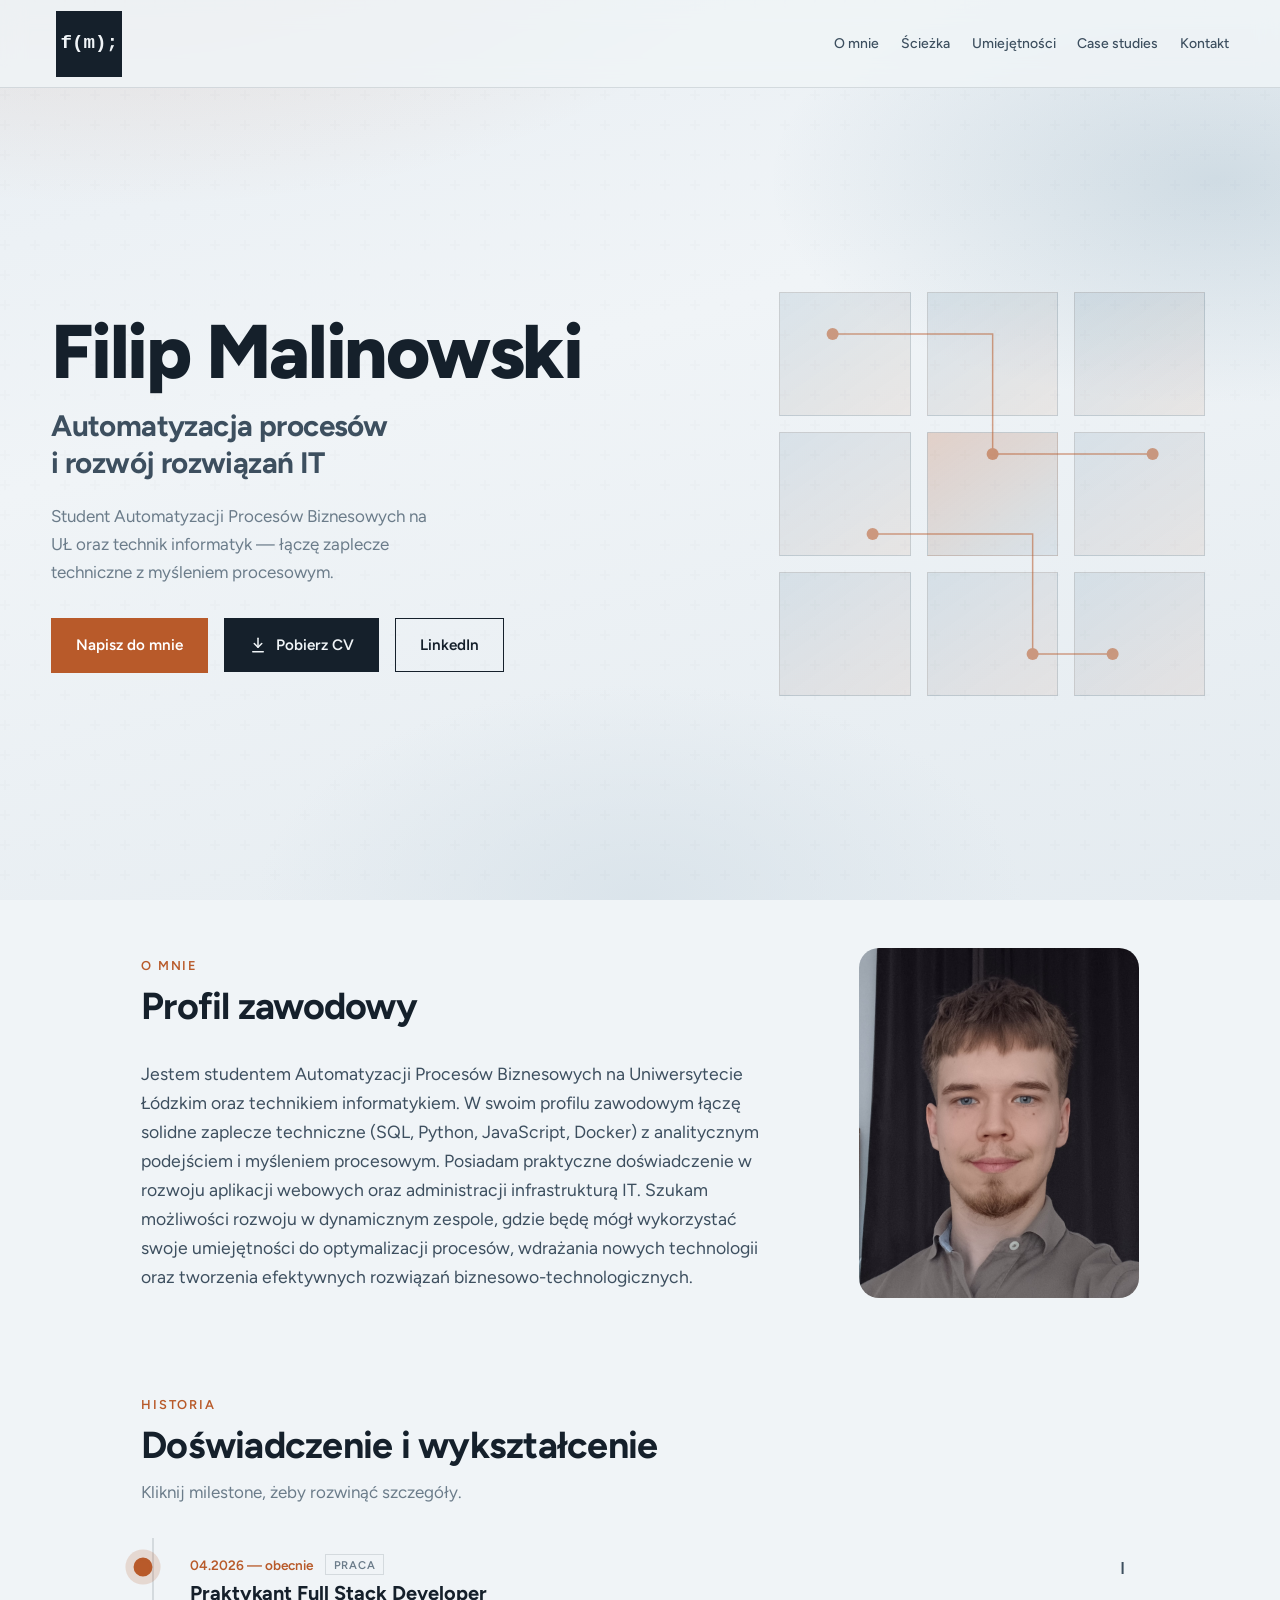
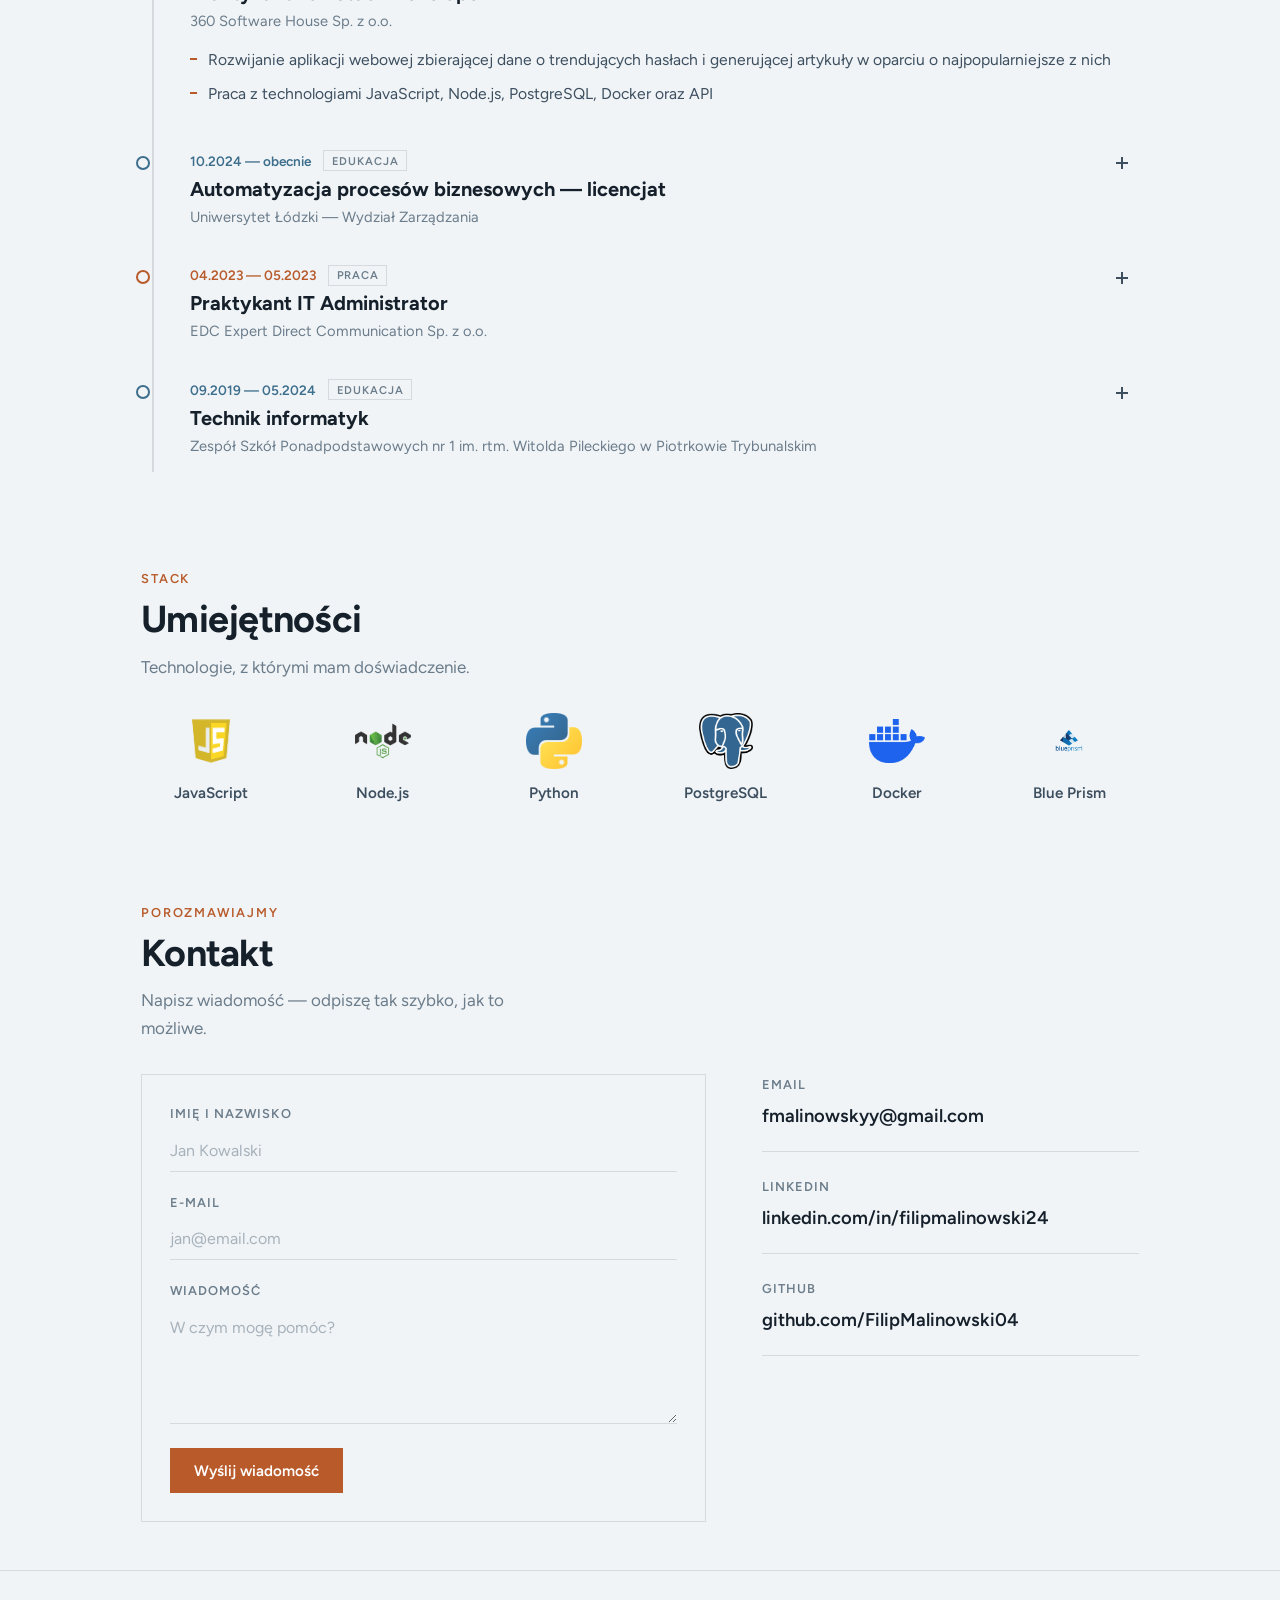
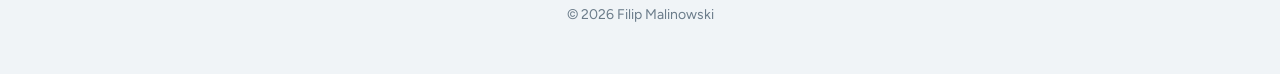
==== commit 37a6f176: "Aktualizacja i dodanie plików projektu" ====
--- a/index.html
+++ b/index.html
@@ -1,334 +1,338 @@
-<!DOCTYPE html>
-<html lang="pl">
-<head>
-  <meta charset="UTF-8">
-  <meta name="viewport" content="width=device-width, initial-scale=1.0">
-  <title>Filip Malinowski — Automatyzacja procesów &amp; IT</title>
-  <meta name="description" content="Student Automatyzacji Procesów Biznesowych i technik informatyk. SQL, Python, JavaScript, Docker, Blue Prism.">
-  <link rel="preconnect" href="https://fonts.googleapis.com">
-  <link rel="preconnect" href="https://fonts.gstatic.com" crossorigin>
-  <link href="https://fonts.googleapis.com/css2?family=Figtree:wght@400;500;600;700;800&display=swap" rel="stylesheet">
-  <link rel="stylesheet" href="style.css">
-</head>
-<body>
-  <div class="page-bg" aria-hidden="true"></div>
-
-  <header class="site-header">
-    <a class="logo" href="#top">f(m);</a>
-    <nav class="nav" aria-label="Główne">
-      <a href="#o-mnie">O mnie</a>
-      <a href="#sciezka">Ścieżka</a>
-      <a href="#umiejetnosci">Umiejętności</a>
-      <a href="case-studies.html">Case studies</a>
-      <a href="#kontakt">Kontakt</a>
-    </nav>
-  </header>
-
-  <main id="top">
-    <section class="hero">
-      <div class="hero-copy">
-        <p class="hero-brand">Filip Malinowski</p>
-        <h1>Automatyzacja procesów i&nbsp;rozwój rozwiązań IT</h1>
-        <p class="hero-lead">
-          Student Automatyzacji Procesów Biznesowych na UŁ oraz technik informatyk —
-          łączę zaplecze techniczne z myśleniem procesowym.
-        </p>
-        <div class="hero-actions">
-          <a class="btn btn-primary" href="#kontakt">Napisz do mnie</a>
-          <a class="btn btn-download" href="assets/CV.pdf" download="Filip-Malinowski-CV.pdf">
-            <svg class="btn-icon" viewBox="0 0 24 24" width="18" height="18" aria-hidden="true" fill="none" stroke="currentColor" stroke-width="2" stroke-linecap="round" stroke-linejoin="round">
-              <path d="M12 3v12"/>
-              <path d="m7 10 5 5 5-5"/>
-              <path d="M5 21h14"/>
-            </svg>
-            Pobierz CV
-          </a>
-          <a class="btn btn-ghost" href="https://www.linkedin.com/in/filipmalinowski24" target="_blank" rel="noopener noreferrer">LinkedIn</a>
-        </div>
-      </div>
-      <div class="hero-visual" aria-hidden="true">
-        <div class="flow-grid">
-          <span></span><span></span><span></span>
-          <span></span><span></span><span></span>
-          <span></span><span></span><span></span>
-        </div>
-        <svg class="flow-lines" viewBox="0 0 400 480" fill="none" xmlns="http://www.w3.org/2000/svg">
-          <path d="M40 80 H200 V200 H360" stroke="currentColor" stroke-width="1.5"/>
-          <path d="M80 280 H240 V400 H320" stroke="currentColor" stroke-width="1.5"/>
-          <circle cx="40" cy="80" r="6" fill="currentColor"/>
-          <circle cx="200" cy="200" r="6" fill="currentColor"/>
-          <circle cx="360" cy="200" r="6" fill="currentColor"/>
-          <circle cx="80" cy="280" r="6" fill="currentColor"/>
-          <circle cx="240" cy="400" r="6" fill="currentColor"/>
-          <circle cx="320" cy="400" r="6" fill="currentColor"/>
-        </svg>
-      </div>
-    </section>
-
-    <section id="o-mnie" class="section about">
-      <div class="about-layout">
-        <div class="about-content">
-          <div class="section-head">
-            <p class="eyebrow">O mnie</p>
-            <h2>Profil zawodowy</h2>
-          </div>
-          <p class="about-text">
-            Jestem studentem Automatyzacji Procesów Biznesowych na Uniwersytecie Łódzkim
-            oraz technikiem informatykiem. W swoim profilu zawodowym łączę solidne zaplecze
-            techniczne (SQL, Python, JavaScript, Docker) z analitycznym podejściem
-            i myśleniem procesowym. Posiadam praktyczne doświadczenie w rozwoju aplikacji
-            webowych oraz administracji infrastrukturą IT. Szukam możliwości rozwoju
-            w dynamicznym zespole, gdzie będę mógł wykorzystać swoje umiejętności
-            do optymalizacji procesów, wdrażania nowych technologii oraz tworzenia
-            efektywnych rozwiązań biznesowo-technologicznych.
-          </p>
-        </div>
-        <figure class="about-photo">
-          <img src="assets/fm.jpg" alt="Filip Malinowski" width="400" height="500">
-        </figure>
-      </div>
-    </section>
-
-    <section id="sciezka" class="section path">
-      <div class="section-head">
-        <p class="eyebrow">Historia</p>
-        <h2>Doświadczenie i wykształcenie</h2>
-        <p class="path-lead">Kliknij milestone, żeby rozwinąć szczegóły.</p>
-      </div>
-
-      <ol class="milestones">
-        <li class="milestone is-open" data-type="work">
-          <button class="milestone-toggle" type="button" aria-expanded="true">
-            <span class="milestone-dot" aria-hidden="true"></span>
-            <span class="milestone-summary">
-              <span class="milestone-top">
-                <time datetime="2026-04">04.2026 — obecnie</time>
-                <span class="milestone-badge">Praca</span>
-              </span>
-              <span class="milestone-title">Praktykant Full Stack Developer</span>
-              <span class="milestone-place">360 Software House Sp. z o.o.</span>
-            </span>
-            <span class="milestone-chevron" aria-hidden="true"></span>
-          </button>
-          <div class="milestone-panel">
-            <div class="milestone-panel-inner">
-              <ul>
-                <li>Rozwijanie aplikacji webowej zbierającej dane o trendujących hasłach i generującej artykuły w oparciu o najpopularniejsze z nich</li>
-                <li>Praca z technologiami JavaScript, Node.js, PostgreSQL, Docker oraz API</li>
-              </ul>
-            </div>
-          </div>
-        </li>
-
-        <li class="milestone" data-type="edu">
-          <button class="milestone-toggle" type="button" aria-expanded="false">
-            <span class="milestone-dot" aria-hidden="true"></span>
-            <span class="milestone-summary">
-              <span class="milestone-top">
-                <time datetime="2024-10">10.2024 — obecnie</time>
-                <span class="milestone-badge">Edukacja</span>
-              </span>
-              <span class="milestone-title">Automatyzacja procesów biznesowych — licencjat</span>
-              <span class="milestone-place">Uniwersytet Łódzki — Wydział Zarządzania</span>
-            </span>
-            <span class="milestone-chevron" aria-hidden="true"></span>
-          </button>
-          <div class="milestone-panel">
-            <div class="milestone-panel-inner">
-              <ul>
-                <li>Modelowanie procesów biznesowych</li>
-                <li>Blue Prism</li>
-                <li>Zarządzanie projektami</li>
-              </ul>
-            </div>
-          </div>
-        </li>
-
-        <li class="milestone" data-type="work">
-          <button class="milestone-toggle" type="button" aria-expanded="false">
-            <span class="milestone-dot" aria-hidden="true"></span>
-            <span class="milestone-summary">
-              <span class="milestone-top">
-                <time datetime="2023-04">04.2023 — 05.2023</time>
-                <span class="milestone-badge">Praca</span>
-              </span>
-              <span class="milestone-title">Praktykant IT Administrator</span>
-              <span class="milestone-place">EDC Expert Direct Communication Sp. z o.o.</span>
-            </span>
-            <span class="milestone-chevron" aria-hidden="true"></span>
-          </button>
-          <div class="milestone-panel">
-            <div class="milestone-panel-inner">
-              <ul>
-                <li>Wsparcie techniczne oraz konserwacja infrastruktury biurowej i serwerowej</li>
-                <li>Zarządzanie incydentami IT i wsparcie użytkowników końcowych</li>
-              </ul>
-            </div>
-          </div>
-        </li>
-
-        <li class="milestone" data-type="edu">
-          <button class="milestone-toggle" type="button" aria-expanded="false">
-            <span class="milestone-dot" aria-hidden="true"></span>
-            <span class="milestone-summary">
-              <span class="milestone-top">
-                <time datetime="2019-09">09.2019 — 05.2024</time>
-                <span class="milestone-badge">Edukacja</span>
-              </span>
-              <span class="milestone-title">Technik informatyk</span>
-              <span class="milestone-place">Zespół Szkół Ponadpodstawowych nr 1 im. rtm. Witolda Pileckiego w Piotrkowie Trybunalskim</span>
-            </span>
-            <span class="milestone-chevron" aria-hidden="true"></span>
-          </button>
-          <div class="milestone-panel">
-            <div class="milestone-panel-inner">
-              <ul>
-                <li>Egzamin zawodowy INF.02</li>
-                <li>Egzamin zawodowy INF.03</li>
-              </ul>
-            </div>
-          </div>
-        </li>
-      </ol>
-    </section>
-
-    <section id="umiejetnosci" class="section skills">
-      <div class="section-head">
-        <p class="eyebrow">Stack</p>
-        <h2>Umiejętności</h2>
-        <p class="skills-lead">Technologie, z którymi mam doświadczenie.</p>
-      </div>
-      <ul class="skills-icons">
-        <li>
-          <img src="assets/Skills/Js.png" alt="" width="64" height="64">
-          <span>JavaScript</span>
-        </li>
-        <li>
-          <img src="assets/Skills/node.png" alt="" width="64" height="64">
-          <span>Node.js</span>
-        </li>
-        <li>
-          <img src="assets/Skills/Py.png" alt="" width="64" height="64">
-          <span>Python</span>
-        </li>
-        <li>
-          <img src="assets/Skills/Sql.png" alt="" width="64" height="64">
-          <span>PostgreSQL</span>
-        </li>
-        <li>
-          <img src="assets/Skills/Docker.png" alt="" width="64" height="64">
-          <span>Docker</span>
-        </li>
-        <li>
-          <img src="assets/Skills/BP.png" alt="" width="64" height="64">
-          <span>Blue Prism</span>
-        </li>
-      </ul>
-    </section>
-
-    <section id="kontakt" class="section contact">
-      <div class="section-head">
-        <p class="eyebrow">Porozmawiajmy</p>
-        <h2>Kontakt</h2>
-        <p class="contact-lead">Napisz wiadomość — odpiszę tak szybko, jak to możliwe.</p>
-      </div>
-
-      <div class="contact-layout">
-        <form class="contact-form" id="contact-form" action="https://formsubmit.co/ajax/fmalinowskyy@gmail.com" method="POST">
-          <div class="form-row">
-            <label for="name">Imię i nazwisko</label>
-            <input type="text" id="name" name="name" autocomplete="name" required placeholder="Jan Kowalski">
-          </div>
-          <div class="form-row">
-            <label for="email">E-mail</label>
-            <input type="email" id="email" name="email" autocomplete="email" required placeholder="jan@email.com">
-          </div>
-          <div class="form-row">
-            <label for="message">Wiadomość</label>
-            <textarea id="message" name="message" rows="5" required placeholder="W czym mogę pomóc?"></textarea>
-          </div>
-          <input type="hidden" name="_subject" value="Wiadomość z CV — Filip Malinowski">
-          <input type="text" name="_honey" class="form-honey" tabindex="-1" autocomplete="off" aria-hidden="true">
-          <button class="btn btn-primary" type="submit" id="contact-submit">Wyślij wiadomość</button>
-          <p class="form-status" id="form-status" role="status" aria-live="polite" hidden></p>
-        </form>
-
-        <ul class="contact-list">
-          <li>
-            <span>Email</span>
-            <a href="mailto:fmalinowskyy@gmail.com">fmalinowskyy@gmail.com</a>
-          </li>
-          <li>
-            <span>LinkedIn</span>
-            <a href="https://www.linkedin.com/in/filipmalinowski24" target="_blank" rel="noopener noreferrer">linkedin.com/in/filipmalinowski24</a>
-          </li>
-        </ul>
-      </div>
-    </section>
-  </main>
-
-  <footer class="site-footer">
-    <p>© <span id="year"></span> Filip Malinowski</p>
-  </footer>
-
-  <script>
-    document.getElementById("year").textContent = new Date().getFullYear();
-
-    document.querySelectorAll(".milestone-toggle").forEach((button) => {
-      button.addEventListener("click", () => {
-        const item = button.closest(".milestone");
-        const willOpen = !item.classList.contains("is-open");
-
-        document.querySelectorAll(".milestone.is-open").forEach((openItem) => {
-          if (openItem !== item) {
-            openItem.classList.remove("is-open");
-            openItem.querySelector(".milestone-toggle").setAttribute("aria-expanded", "false");
-          }
-        });
-
-        item.classList.toggle("is-open", willOpen);
-        button.setAttribute("aria-expanded", String(willOpen));
-      });
-    });
-
-    const form = document.getElementById("contact-form");
-    const statusEl = document.getElementById("form-status");
-    const submitBtn = document.getElementById("contact-submit");
-
-    form.addEventListener("submit", async (event) => {
-      event.preventDefault();
-      statusEl.hidden = false;
-      statusEl.className = "form-status";
-      statusEl.textContent = "Wysyłanie…";
-      submitBtn.disabled = true;
-
-      try {
-        const response = await fetch(form.action, {
-          method: "POST",
-          headers: {
-            "Content-Type": "application/json",
-            Accept: "application/json",
-          },
-          body: JSON.stringify({
-            name: form.name.value,
-            email: form.email.value,
-            message: form.message.value,
-            _subject: "Wiadomość z CV — Filip Malinowski",
-          }),
-        });
-
-        if (!response.ok) throw new Error("send failed");
-
-        statusEl.className = "form-status is-success";
-        statusEl.textContent = "Dzięki! Wiadomość została wysłana.";
-        form.reset();
-      } catch {
-        statusEl.className = "form-status is-error";
-        statusEl.textContent = "Nie udało się wysłać. Napisz bezpośrednio na fmalinowskyy@gmail.com.";
-      } finally {
-        submitBtn.disabled = false;
-      }
-    });
-  </script>
-</body>
-</html>
+<!DOCTYPE html>
+<html lang="pl">
+<head>
+  <meta charset="UTF-8">
+  <meta name="viewport" content="width=device-width, initial-scale=1.0">
+  <title>Filip Malinowski — Automatyzacja procesów &amp; IT</title>
+  <meta name="description" content="Student Automatyzacji Procesów Biznesowych i technik informatyk. SQL, Python, JavaScript, Docker, Blue Prism.">
+  <link rel="preconnect" href="https://fonts.googleapis.com">
+  <link rel="preconnect" href="https://fonts.gstatic.com" crossorigin>
+  <link href="https://fonts.googleapis.com/css2?family=Figtree:wght@400;500;600;700;800&display=swap" rel="stylesheet">
+  <link rel="stylesheet" href="style.css">
+</head>
+<body>
+  <div class="page-bg" aria-hidden="true"></div>
+
+  <header class="site-header">
+    <a class="logo" href="#top">f(m);</a>
+    <nav class="nav" aria-label="Główne">
+      <a href="#o-mnie">O mnie</a>
+      <a href="#sciezka">Ścieżka</a>
+      <a href="#umiejetnosci">Umiejętności</a>
+      <a href="case-studies.html">Case studies</a>
+      <a href="#kontakt">Kontakt</a>
+    </nav>
+  </header>
+
+  <main id="top">
+    <section class="hero">
+      <div class="hero-copy">
+        <p class="hero-brand">Filip Malinowski</p>
+        <h1>Automatyzacja procesów i&nbsp;rozwój rozwiązań IT</h1>
+        <p class="hero-lead">
+          Student Automatyzacji Procesów Biznesowych na UŁ oraz technik informatyk —
+          łączę zaplecze techniczne z myśleniem procesowym.
+        </p>
+        <div class="hero-actions">
+          <a class="btn btn-primary" href="#kontakt">Napisz do mnie</a>
+          <a class="btn btn-download" href="assets/CV.pdf" download="Filip-Malinowski-CV.pdf">
+            <svg class="btn-icon" viewBox="0 0 24 24" width="18" height="18" aria-hidden="true" fill="none" stroke="currentColor" stroke-width="2" stroke-linecap="round" stroke-linejoin="round">
+              <path d="M12 3v12"/>
+              <path d="m7 10 5 5 5-5"/>
+              <path d="M5 21h14"/>
+            </svg>
+            Pobierz CV
+          </a>
+          <a class="btn btn-ghost" href="https://www.linkedin.com/in/filipmalinowski24" target="_blank" rel="noopener noreferrer">LinkedIn</a>
+        </div>
+      </div>
+      <div class="hero-visual" aria-hidden="true">
+        <div class="flow-grid">
+          <span></span><span></span><span></span>
+          <span></span><span></span><span></span>
+          <span></span><span></span><span></span>
+        </div>
+        <svg class="flow-lines" viewBox="0 0 400 480" fill="none" xmlns="http://www.w3.org/2000/svg">
+          <path d="M40 80 H200 V200 H360" stroke="currentColor" stroke-width="1.5"/>
+          <path d="M80 280 H240 V400 H320" stroke="currentColor" stroke-width="1.5"/>
+          <circle cx="40" cy="80" r="6" fill="currentColor"/>
+          <circle cx="200" cy="200" r="6" fill="currentColor"/>
+          <circle cx="360" cy="200" r="6" fill="currentColor"/>
+          <circle cx="80" cy="280" r="6" fill="currentColor"/>
+          <circle cx="240" cy="400" r="6" fill="currentColor"/>
+          <circle cx="320" cy="400" r="6" fill="currentColor"/>
+        </svg>
+      </div>
+    </section>
+
+    <section id="o-mnie" class="section about">
+      <div class="about-layout">
+        <div class="about-content">
+          <div class="section-head">
+            <p class="eyebrow">O mnie</p>
+            <h2>Profil zawodowy</h2>
+          </div>
+          <p class="about-text">
+            Jestem studentem Automatyzacji Procesów Biznesowych na Uniwersytecie Łódzkim
+            oraz technikiem informatykiem. W swoim profilu zawodowym łączę solidne zaplecze
+            techniczne (SQL, Python, JavaScript, Docker) z analitycznym podejściem
+            i myśleniem procesowym. Posiadam praktyczne doświadczenie w rozwoju aplikacji
+            webowych oraz administracji infrastrukturą IT. Szukam możliwości rozwoju
+            w dynamicznym zespole, gdzie będę mógł wykorzystać swoje umiejętności
+            do optymalizacji procesów, wdrażania nowych technologii oraz tworzenia
+            efektywnych rozwiązań biznesowo-technologicznych.
+          </p>
+        </div>
+        <figure class="about-photo">
+          <img src="assets/fm.jpg" alt="Filip Malinowski" width="400" height="500">
+        </figure>
+      </div>
+    </section>
+
+    <section id="sciezka" class="section path">
+      <div class="section-head">
+        <p class="eyebrow">Historia</p>
+        <h2>Doświadczenie i wykształcenie</h2>
+        <p class="path-lead">Kliknij milestone, żeby rozwinąć szczegóły.</p>
+      </div>
+
+      <ol class="milestones">
+        <li class="milestone is-open" data-type="work">
+          <button class="milestone-toggle" type="button" aria-expanded="true">
+            <span class="milestone-dot" aria-hidden="true"></span>
+            <span class="milestone-summary">
+              <span class="milestone-top">
+                <time datetime="2026-04">04.2026 — obecnie</time>
+                <span class="milestone-badge">Praca</span>
+              </span>
+              <span class="milestone-title">Praktykant Full Stack Developer</span>
+              <span class="milestone-place">360 Software House Sp. z o.o.</span>
+            </span>
+            <span class="milestone-chevron" aria-hidden="true"></span>
+          </button>
+          <div class="milestone-panel">
+            <div class="milestone-panel-inner">
+              <ul>
+                <li>Rozwijanie aplikacji webowej zbierającej dane o trendujących hasłach i generującej artykuły w oparciu o najpopularniejsze z nich</li>
+                <li>Praca z technologiami JavaScript, Node.js, PostgreSQL, Docker oraz API</li>
+              </ul>
+            </div>
+          </div>
+        </li>
+
+        <li class="milestone" data-type="edu">
+          <button class="milestone-toggle" type="button" aria-expanded="false">
+            <span class="milestone-dot" aria-hidden="true"></span>
+            <span class="milestone-summary">
+              <span class="milestone-top">
+                <time datetime="2024-10">10.2024 — obecnie</time>
+                <span class="milestone-badge">Edukacja</span>
+              </span>
+              <span class="milestone-title">Automatyzacja procesów biznesowych — licencjat</span>
+              <span class="milestone-place">Uniwersytet Łódzki — Wydział Zarządzania</span>
+            </span>
+            <span class="milestone-chevron" aria-hidden="true"></span>
+          </button>
+          <div class="milestone-panel">
+            <div class="milestone-panel-inner">
+              <ul>
+                <li>Modelowanie procesów biznesowych</li>
+                <li>Blue Prism</li>
+                <li>Zarządzanie projektami</li>
+              </ul>
+            </div>
+          </div>
+        </li>
+
+        <li class="milestone" data-type="work">
+          <button class="milestone-toggle" type="button" aria-expanded="false">
+            <span class="milestone-dot" aria-hidden="true"></span>
+            <span class="milestone-summary">
+              <span class="milestone-top">
+                <time datetime="2023-04">04.2023 — 05.2023</time>
+                <span class="milestone-badge">Praca</span>
+              </span>
+              <span class="milestone-title">Praktykant IT Administrator</span>
+              <span class="milestone-place">EDC Expert Direct Communication Sp. z o.o.</span>
+            </span>
+            <span class="milestone-chevron" aria-hidden="true"></span>
+          </button>
+          <div class="milestone-panel">
+            <div class="milestone-panel-inner">
+              <ul>
+                <li>Wsparcie techniczne oraz konserwacja infrastruktury biurowej i serwerowej</li>
+                <li>Zarządzanie incydentami IT i wsparcie użytkowników końcowych</li>
+              </ul>
+            </div>
+          </div>
+        </li>
+
+        <li class="milestone" data-type="edu">
+          <button class="milestone-toggle" type="button" aria-expanded="false">
+            <span class="milestone-dot" aria-hidden="true"></span>
+            <span class="milestone-summary">
+              <span class="milestone-top">
+                <time datetime="2019-09">09.2019 — 05.2024</time>
+                <span class="milestone-badge">Edukacja</span>
+              </span>
+              <span class="milestone-title">Technik informatyk</span>
+              <span class="milestone-place">Zespół Szkół Ponadpodstawowych nr 1 im. rtm. Witolda Pileckiego w Piotrkowie Trybunalskim</span>
+            </span>
+            <span class="milestone-chevron" aria-hidden="true"></span>
+          </button>
+          <div class="milestone-panel">
+            <div class="milestone-panel-inner">
+              <ul>
+                <li>Egzamin zawodowy INF.02</li>
+                <li>Egzamin zawodowy INF.03</li>
+              </ul>
+            </div>
+          </div>
+        </li>
+      </ol>
+    </section>
+
+    <section id="umiejetnosci" class="section skills">
+      <div class="section-head">
+        <p class="eyebrow">Stack</p>
+        <h2>Umiejętności</h2>
+        <p class="skills-lead">Technologie, z którymi mam doświadczenie.</p>
+      </div>
+      <ul class="skills-icons">
+        <li>
+          <img src="assets/Skills/Js.png" alt="" width="64" height="64">
+          <span>JavaScript</span>
+        </li>
+        <li>
+          <img src="assets/Skills/node.png" alt="" width="64" height="64">
+          <span>Node.js</span>
+        </li>
+        <li>
+          <img src="assets/Skills/Py.png" alt="" width="64" height="64">
+          <span>Python</span>
+        </li>
+        <li>
+          <img src="assets/Skills/Sql.png" alt="" width="64" height="64">
+          <span>PostgreSQL</span>
+        </li>
+        <li>
+          <img src="assets/Skills/Docker.png" alt="" width="64" height="64">
+          <span>Docker</span>
+        </li>
+        <li>
+          <img src="assets/Skills/BP.png" alt="" width="64" height="64">
+          <span>Blue Prism</span>
+        </li>
+      </ul>
+    </section>
+
+    <section id="kontakt" class="section contact">
+      <div class="section-head">
+        <p class="eyebrow">Porozmawiajmy</p>
+        <h2>Kontakt</h2>
+        <p class="contact-lead">Napisz wiadomość — odpiszę tak szybko, jak to możliwe.</p>
+      </div>
+
+      <div class="contact-layout">
+        <form class="contact-form" id="contact-form" action="https://formsubmit.co/ajax/fmalinowskyy@gmail.com" method="POST">
+          <div class="form-row">
+            <label for="name">Imię i nazwisko</label>
+            <input type="text" id="name" name="name" autocomplete="name" required placeholder="Jan Kowalski">
+          </div>
+          <div class="form-row">
+            <label for="email">E-mail</label>
+            <input type="email" id="email" name="email" autocomplete="email" required placeholder="jan@email.com">
+          </div>
+          <div class="form-row">
+            <label for="message">Wiadomość</label>
+            <textarea id="message" name="message" rows="5" required placeholder="W czym mogę pomóc?"></textarea>
+          </div>
+          <input type="hidden" name="_subject" value="Wiadomość z CV — Filip Malinowski">
+          <input type="text" name="_honey" class="form-honey" tabindex="-1" autocomplete="off" aria-hidden="true">
+          <button class="btn btn-primary" type="submit" id="contact-submit">Wyślij wiadomość</button>
+          <p class="form-status" id="form-status" role="status" aria-live="polite" hidden></p>
+        </form>
+
+        <ul class="contact-list">
+          <li>
+            <span>Email</span>
+            <a href="mailto:fmalinowskyy@gmail.com">fmalinowskyy@gmail.com</a>
+          </li>
+          <li>
+            <span>LinkedIn</span>
+            <a href="https://www.linkedin.com/in/filipmalinowski24" target="_blank" rel="noopener noreferrer">linkedin.com/in/filipmalinowski24</a>
+          </li>
+          <li>
+            <span>GitHub</span>
+            <a href="https://github.com/FilipMalinowski04" target="_blank" rel="noopener noreferrer">github.com/FilipMalinowski04</a>
+          </li>
+        </ul>
+      </div>
+    </section>
+  </main>
+
+  <footer class="site-footer">
+    <p>© <span id="year"></span> Filip Malinowski</p>
+  </footer>
+
+  <script>
+    document.getElementById("year").textContent = new Date().getFullYear();
+
+    document.querySelectorAll(".milestone-toggle").forEach((button) => {
+      button.addEventListener("click", () => {
+        const item = button.closest(".milestone");
+        const willOpen = !item.classList.contains("is-open");
+
+        document.querySelectorAll(".milestone.is-open").forEach((openItem) => {
+          if (openItem !== item) {
+            openItem.classList.remove("is-open");
+            openItem.querySelector(".milestone-toggle").setAttribute("aria-expanded", "false");
+          }
+        });
+
+        item.classList.toggle("is-open", willOpen);
+        button.setAttribute("aria-expanded", String(willOpen));
+      });
+    });
+
+    const form = document.getElementById("contact-form");
+    const statusEl = document.getElementById("form-status");
+    const submitBtn = document.getElementById("contact-submit");
+
+    form.addEventListener("submit", async (event) => {
+      event.preventDefault();
+      statusEl.hidden = false;
+      statusEl.className = "form-status";
+      statusEl.textContent = "Wysyłanie…";
+      submitBtn.disabled = true;
+
+      try {
+        const response = await fetch(form.action, {
+          method: "POST",
+          headers: {
+            "Content-Type": "application/json",
+            Accept: "application/json",
+          },
+          body: JSON.stringify({
+            name: form.name.value,
+            email: form.email.value,
+            message: form.message.value,
+            _subject: "Wiadomość z CV — Filip Malinowski",
+          }),
+        });
+
+        if (!response.ok) throw new Error("send failed");
+
+        statusEl.className = "form-status is-success";
+        statusEl.textContent = "Dzięki! Wiadomość została wysłana.";
+        form.reset();
+      } catch {
+        statusEl.className = "form-status is-error";
+        statusEl.textContent = "Nie udało się wysłać. Napisz bezpośrednio na fmalinowskyy@gmail.com.";
+      } finally {
+        submitBtn.disabled = false;
+      }
+    });
+  </script>
+</body>
+</html>
--- a/style.css
+++ b/style.css
@@ -1,1227 +1,1277 @@
-/* Filip Malinowski — CV page
-   Direction: cool graphite + copper accent, process-flow atmosphere */
-
-:root {
-  --ink: #15202b;
-  --ink-soft: #3d4f5f;
-  --muted: #6b7c8a;
-  --paper: #f0f4f7;
-  --paper-deep: #d9e3ea;
-  --accent: #b85a2a;
-  --accent-deep: #8f431c;
-  --line: rgba(21, 32, 43, 0.12);
-  --header-h: 5.5rem;
-  --ease: cubic-bezier(0.22, 1, 0.36, 1);
-  --font-logo: Consolas, "Cascadia Code", "Cascadia Mono", "Courier New", monospace;
-  --font-display: "Figtree", sans-serif;
-  --font-body: "Figtree", sans-serif;
-}
-
-*,
-*::before,
-*::after {
-  box-sizing: border-box;
-  margin: 0;
-  padding: 0;
-}
-
-html {
-  scroll-behavior: smooth;
-}
-
-body {
-  font-family: var(--font-body);
-  font-size: 1.0625rem;
-  line-height: 1.65;
-  color: var(--ink);
-  background: var(--paper);
-  min-height: 100vh;
-  overflow-x: hidden;
-}
-
-.page-bg {
-  position: fixed;
-  inset: 0;
-  z-index: -1;
-  background:
-    radial-gradient(ellipse 90% 60% at 10% -10%, rgba(184, 90, 42, 0.14), transparent 55%),
-    radial-gradient(ellipse 70% 50% at 95% 20%, rgba(61, 110, 140, 0.18), transparent 50%),
-    radial-gradient(ellipse 50% 40% at 50% 100%, rgba(217, 227, 234, 0.9), transparent 60%),
-    linear-gradient(165deg, #e8eef3 0%, #f0f4f7 40%, #e4ebf0 100%);
-}
-
-.page-bg::after {
-  content: "";
-  position: absolute;
-  inset: 0;
-  opacity: 0.35;
-  background-image: url("data:image/svg+xml,%3Csvg width='60' height='60' viewBox='0 0 60 60' xmlns='http://www.w3.org/2000/svg'%3E%3Cg fill='none' fill-rule='evenodd'%3E%3Cg fill='%2315202b' fill-opacity='0.04'%3E%3Cpath d='M36 34v-4h-2v4h-4v2h4v4h2v-4h4v-2h-4zm0-30V0h-2v4h-4v2h4v4h2V6h4V4h-4zM6 34v-4H4v4H0v2h4v4h2v-4h4v-2H6zM6 4V0H4v4H0v2h4v4h2V6h4V4H6z'/%3E%3C/g%3E%3C/g%3E%3C/svg%3E");
-}
-
-a {
-  color: inherit;
-  text-decoration-thickness: 1px;
-  text-underline-offset: 0.2em;
-  transition: color 0.25s var(--ease);
-}
-
-a:hover {
-  color: var(--accent);
-}
-
-img {
-  max-width: 100%;
-  display: block;
-}
-
-ul {
-  list-style: none;
-}
-
-/* —— Header —— */
-.site-header {
-  position: sticky;
-  top: 0;
-  z-index: 50;
-  display: flex;
-  align-items: center;
-  justify-content: space-between;
-  gap: 1.5rem;
-  height: var(--header-h);
-  padding: 0 clamp(1.25rem, 4vw, 3.5rem);
-  background: rgba(240, 244, 247, 0.82);
-  backdrop-filter: blur(12px);
-  border-bottom: 1px solid var(--line);
-}
-
-.logo {
-  font-family: var(--font-logo);
-  font-weight: 700;
-  font-size: 1.2rem;
-  letter-spacing: 0;
-  text-decoration: none;
-  color: #f0f4f7;
-  background: var(--ink);
-  width: 4.125rem;
-  height: 4.125rem;
-  margin: 5px;
-  display: inline-flex;
-  align-items: center;
-  justify-content: center;
-  flex-shrink: 0;
-  transition: background 0.25s var(--ease), color 0.25s var(--ease);
-}
-
-.logo:hover {
-  background: var(--accent);
-  color: #fff;
-}
-
-.nav {
-  display: flex;
-  flex-wrap: wrap;
-  justify-content: flex-end;
-  gap: 0.35rem 1.35rem;
-}
-
-.nav a {
-  font-size: 0.875rem;
-  font-weight: 500;
-  color: var(--ink-soft);
-  text-decoration: none;
-}
-
-.nav a:hover {
-  color: var(--accent);
-}
-
-/* —— Hero —— */
-.hero {
-  display: grid;
-  grid-template-columns: 1.15fr 0.85fr;
-  gap: clamp(2rem, 5vw, 4rem);
-  align-items: center;
-  min-height: calc(100vh - var(--header-h));
-  padding: clamp(2.5rem, 6vw, 5rem) clamp(1.25rem, 4vw, 3.5rem);
-  animation: fade-up 0.9s var(--ease) both;
-}
-
-.hero-brand {
-  font-family: var(--font-display);
-  font-weight: 800;
-  font-size: clamp(2.75rem, 6.5vw, 4.75rem);
-  line-height: 0.95;
-  letter-spacing: -0.03em;
-  color: var(--ink);
-  margin-bottom: 1.25rem;
-  animation: fade-up 0.9s var(--ease) 0.08s both;
-}
-
-.hero h1 {
-  font-family: var(--font-display);
-  font-weight: 700;
-  font-size: clamp(1.35rem, 2.8vw, 1.85rem);
-  line-height: 1.25;
-  letter-spacing: -0.02em;
-  color: var(--ink-soft);
-  max-width: 22ch;
-  margin-bottom: 1.25rem;
-  animation: fade-up 0.9s var(--ease) 0.16s both;
-}
-
-.hero-lead {
-  max-width: 36ch;
-  color: var(--muted);
-  margin-bottom: 2rem;
-  animation: fade-up 0.9s var(--ease) 0.24s both;
-}
-
-.hero-actions {
-  display: flex;
-  flex-wrap: wrap;
-  gap: 0.75rem 1rem;
-  animation: fade-up 0.9s var(--ease) 0.32s both;
-}
-
-.btn {
-  display: inline-flex;
-  align-items: center;
-  justify-content: center;
-  padding: 0.85rem 1.5rem;
-  font-family: var(--font-body);
-  font-size: 0.95rem;
-  font-weight: 600;
-  text-decoration: none;
-  border: 1.5px solid transparent;
-  transition: background 0.3s var(--ease), color 0.3s var(--ease), border-color 0.3s var(--ease), transform 0.3s var(--ease);
-}
-
-.btn:hover {
-  transform: translateY(-2px);
-}
-
-.btn-primary {
-  background: var(--accent);
-  color: #fff;
-}
-
-.btn-primary:hover {
-  background: var(--accent-deep);
-  color: #fff;
-}
-
-.btn-ghost {
-  background: transparent;
-  border-color: var(--ink);
-  color: var(--ink);
-}
-
-.btn-ghost:hover {
-  border-color: var(--accent);
-  color: var(--accent);
-}
-
-.btn-download {
-  gap: 0.55rem;
-  background: var(--ink);
-  border-color: var(--ink);
-  color: #f0f4f7;
-}
-
-.btn-download:hover {
-  background: var(--accent);
-  border-color: var(--accent);
-  color: #fff;
-}
-
-.btn-icon {
-  flex-shrink: 0;
-}
-
-.hero-visual {
-  position: relative;
-  height: min(62vh, 480px);
-  min-height: 280px;
-  color: var(--accent);
-  animation: fade-in 1.1s var(--ease) 0.2s both;
-}
-
-.flow-grid {
-  position: absolute;
-  inset: 8% 5%;
-  display: grid;
-  grid-template-columns: repeat(3, 1fr);
-  grid-template-rows: repeat(3, 1fr);
-  gap: 1rem;
-}
-
-.flow-grid span {
-  background: linear-gradient(145deg, rgba(61, 110, 140, 0.12), rgba(184, 90, 42, 0.08));
-  border: 1px solid var(--line);
-  transform-origin: center;
-  animation: block-pulse 4.5s var(--ease) infinite;
-}
-
-.flow-grid span:nth-child(1) { animation-delay: 0s; }
-.flow-grid span:nth-child(2) { animation-delay: 0.35s; }
-.flow-grid span:nth-child(3) { animation-delay: 0.7s; }
-.flow-grid span:nth-child(4) { animation-delay: 0.2s; }
-.flow-grid span:nth-child(5) {
-  background: linear-gradient(145deg, rgba(184, 90, 42, 0.22), rgba(61, 110, 140, 0.1));
-  animation-delay: 0.55s;
-}
-.flow-grid span:nth-child(6) { animation-delay: 0.9s; }
-.flow-grid span:nth-child(7) { animation-delay: 0.4s; }
-.flow-grid span:nth-child(8) { animation-delay: 0.75s; }
-.flow-grid span:nth-child(9) { animation-delay: 1.1s; }
-
-.flow-lines {
-  position: absolute;
-  inset: 0;
-  width: 100%;
-  height: 100%;
-  opacity: 0.55;
-  animation: draw-flow 2.2s var(--ease) 0.4s both;
-}
-
-.flow-lines path {
-  stroke-dasharray: 600;
-  stroke-dashoffset: 600;
-  animation: stroke-draw 2s var(--ease) 0.5s forwards;
-}
-
-.flow-lines path:nth-of-type(2) {
-  animation-delay: 0.9s;
-}
-
-/* —— Sections —— */
-.section {
-  padding: clamp(1.75rem, 4vw, 3rem) clamp(1.25rem, 4vw, 3.5rem);
-  max-width: 1100px;
-  margin: 0 auto;
-}
-
-.section-head {
-  margin-bottom: 2rem;
-}
-
-.eyebrow {
-  font-size: 0.8rem;
-  font-weight: 600;
-  letter-spacing: 0.14em;
-  text-transform: uppercase;
-  color: var(--accent);
-  margin-bottom: 0.5rem;
-}
-
-.section-head h2 {
-  font-family: var(--font-display);
-  font-weight: 700;
-  font-size: clamp(1.75rem, 3.5vw, 2.35rem);
-  letter-spacing: -0.02em;
-  line-height: 1.15;
-}
-
-.about-text {
-  max-width: 58ch;
-  color: var(--ink-soft);
-  font-size: 1.1rem;
-}
-
-.about-layout {
-  display: grid;
-  grid-template-columns: 1fr minmax(200px, 280px);
-  gap: clamp(1.75rem, 4vw, 3rem);
-  align-items: center;
-}
-
-.about-photo {
-  margin: 0;
-  justify-self: end;
-}
-
-.about-photo img {
-  width: 100%;
-  height: auto;
-  aspect-ratio: 4 / 5;
-  object-fit: cover;
-  object-position: center top;
-  border-radius: 1.25rem;
-  display: block;
-}
-
-/* —— Path / milestones —— */
-.path-lead {
-  margin-top: 0.75rem;
-  color: var(--muted);
-  max-width: 40ch;
-}
-
-.milestones {
-  list-style: none;
-  display: flex;
-  flex-direction: column;
-  gap: 0.35rem;
-  border-left: 2px solid var(--line);
-  margin-left: 0.7rem;
-  padding-left: 0;
-}
-
-.milestone {
-  position: relative;
-  padding-left: clamp(1.5rem, 3vw, 2.25rem);
-}
-
-.milestone-toggle {
-  width: 100%;
-  display: grid;
-  grid-template-columns: 1fr auto;
-  gap: 0.75rem 1rem;
-  align-items: start;
-  padding: 1rem 0.35rem 1rem 0;
-  border: none;
-  background: transparent;
-  text-align: left;
-  cursor: pointer;
-  color: inherit;
-  font-family: inherit;
-  transition: color 0.25s var(--ease);
-}
-
-.milestone-toggle:hover .milestone-title {
-  color: var(--accent);
-}
-
-.milestone-dot {
-  position: absolute;
-  left: -0.7rem;
-  top: 1.35rem;
-  width: 14px;
-  height: 14px;
-  margin-left: -7px;
-  border-radius: 50%;
-  background: var(--paper);
-  border: 2.5px solid var(--accent);
-  box-sizing: border-box;
-  transition: transform 0.4s var(--ease), background 0.35s var(--ease), box-shadow 0.4s var(--ease);
-  z-index: 1;
-}
-
-.milestone[data-type="edu"] .milestone-dot {
-  border-color: #3d6e8c;
-}
-
-.milestone.is-open .milestone-dot {
-  background: var(--accent);
-  transform: scale(1.35);
-  box-shadow: 0 0 0 6px rgba(184, 90, 42, 0.18);
-}
-
-.milestone[data-type="edu"].is-open .milestone-dot {
-  background: #3d6e8c;
-  box-shadow: 0 0 0 6px rgba(61, 110, 140, 0.18);
-}
-
-.milestone-summary {
-  display: flex;
-  flex-direction: column;
-  gap: 0.3rem;
-  min-width: 0;
-}
-
-.milestone-top {
-  display: flex;
-  flex-wrap: wrap;
-  align-items: center;
-  gap: 0.5rem 0.75rem;
-}
-
-.milestone-top time {
-  font-size: 0.85rem;
-  font-weight: 600;
-  color: var(--accent);
-}
-
-.milestone[data-type="edu"] .milestone-top time {
-  color: #3d6e8c;
-}
-
-.milestone-badge {
-  font-size: 0.7rem;
-  font-weight: 600;
-  letter-spacing: 0.08em;
-  text-transform: uppercase;
-  color: var(--muted);
-  border: 1px solid var(--line);
-  padding: 0.15rem 0.45rem;
-}
-
-.milestone-title {
-  font-family: var(--font-display);
-  font-size: clamp(1.05rem, 2.2vw, 1.25rem);
-  font-weight: 700;
-  line-height: 1.3;
-  color: var(--ink);
-  transition: color 0.25s var(--ease);
-}
-
-.milestone-place {
-  font-size: 0.92rem;
-  color: var(--muted);
-  line-height: 1.4;
-}
-
-.milestone-chevron {
-  width: 1.35rem;
-  height: 1.35rem;
-  margin-top: 0.15rem;
-  position: relative;
-  flex-shrink: 0;
-  transition: transform 0.4s var(--ease);
-}
-
-.milestone-chevron::before,
-.milestone-chevron::after {
-  content: "";
-  position: absolute;
-  top: 50%;
-  left: 50%;
-  background: var(--ink-soft);
-  transition: transform 0.4s var(--ease), opacity 0.3s var(--ease);
-}
-
-.milestone-chevron::before {
-  width: 12px;
-  height: 2px;
-  transform: translate(-50%, -50%);
-}
-
-.milestone-chevron::after {
-  width: 2px;
-  height: 12px;
-  transform: translate(-50%, -50%);
-}
-
-.milestone.is-open .milestone-chevron {
-  transform: rotate(90deg);
-}
-
-.milestone.is-open .milestone-chevron::after {
-  opacity: 0;
-  transform: translate(-50%, -50%) scaleY(0);
-}
-
-.milestone-panel {
-  display: grid;
-  grid-template-rows: 0fr;
-  transition: grid-template-rows 0.45s var(--ease);
-}
-
-.milestone.is-open .milestone-panel {
-  grid-template-rows: 1fr;
-}
-
-.milestone-panel-inner {
-  overflow: hidden;
-  min-height: 0;
-}
-
-.milestone-panel-inner ul {
-  display: flex;
-  flex-direction: column;
-  gap: 0.5rem;
-  padding: 0 0 1.35rem;
-  opacity: 0;
-  transform: translateY(-0.5rem);
-  transition: opacity 0.35s var(--ease) 0.05s, transform 0.4s var(--ease) 0.05s;
-}
-
-.milestone.is-open .milestone-panel-inner ul {
-  opacity: 1;
-  transform: translateY(0);
-}
-
-.milestone-panel-inner li {
-  position: relative;
-  padding-left: 1.1rem;
-  color: var(--ink-soft);
-  font-size: 0.98rem;
-}
-
-.milestone-panel-inner li::before {
-  content: "";
-  position: absolute;
-  left: 0;
-  top: 0.7em;
-  width: 0.4rem;
-  height: 1.5px;
-  background: var(--accent);
-}
-
-.milestone[data-type="edu"] .milestone-panel-inner li::before {
-  background: #3d6e8c;
-}
-
-/* —— Skills —— */
-.skills-lead {
-  margin-top: 0.75rem;
-  color: var(--muted);
-  max-width: 40ch;
-}
-
-.skills-icons {
-  display: grid;
-  grid-template-columns: repeat(6, minmax(0, 1fr));
-  gap: clamp(1.25rem, 3vw, 2rem);
-  list-style: none;
-  margin-top: 0.5rem;
-}
-
-.skills-icons li {
-  display: flex;
-  flex-direction: column;
-  align-items: center;
-  gap: 0.75rem;
-  text-align: center;
-}
-
-.skills-icons img {
-  width: 3.5rem;
-  height: 3.5rem;
-  object-fit: contain;
-  display: block;
-  transition: transform 0.35s var(--ease);
-}
-
-.skills-icons li:hover img {
-  transform: translateY(-4px);
-}
-
-.skills-icons span {
-  font-family: var(--font-display);
-  font-size: 0.95rem;
-  font-weight: 600;
-  color: var(--ink-soft);
-}
-
-/* —— Contact —— */
-.contact {
-  max-width: 1100px;
-}
-
-.contact-lead {
-  margin-top: 0.75rem;
-  color: var(--muted);
-  max-width: 36ch;
-}
-
-.contact-layout {
-  display: grid;
-  grid-template-columns: minmax(18rem, 1.2fr) minmax(12rem, 0.8fr);
-  gap: clamp(2rem, 5vw, 3.5rem);
-  align-items: start;
-  max-width: none;
-}
-
-.contact-list {
-  display: flex;
-  flex-direction: column;
-  gap: 1.5rem;
-  margin-top: 0;
-}
-
-.contact-list li {
-  display: flex;
-  flex-direction: column;
-  gap: 0.35rem;
-  padding-bottom: 1.25rem;
-  border-bottom: 1px solid var(--line);
-}
-
-.contact-list span {
-  font-size: 0.8rem;
-  font-weight: 600;
-  letter-spacing: 0.08em;
-  text-transform: uppercase;
-  color: var(--muted);
-}
-
-.contact-list a {
-  font-family: var(--font-display);
-  font-weight: 600;
-  font-size: 1.15rem;
-  text-decoration: none;
-}
-
-.contact-list a:hover {
-  color: var(--accent);
-}
-
-.contact-form {
-  display: flex;
-  flex-direction: column;
-  gap: 1.25rem;
-  padding: clamp(1.25rem, 3vw, 1.75rem);
-  border: 1.5px solid var(--line);
-}
-
-.form-row {
-  display: flex;
-  flex-direction: column;
-  gap: 0.4rem;
-}
-
-.form-row label {
-  font-size: 0.8rem;
-  font-weight: 600;
-  letter-spacing: 0.08em;
-  text-transform: uppercase;
-  color: var(--muted);
-}
-
-.form-row input,
-.form-row textarea {
-  font-family: var(--font-body);
-  font-size: 1rem;
-  color: var(--ink);
-  background: transparent;
-  border: none;
-  border-bottom: 1.5px solid var(--line);
-  padding: 0.65rem 0;
-  outline: none;
-  resize: vertical;
-  transition: border-color 0.25s var(--ease);
-}
-
-.form-row input::placeholder,
-.form-row textarea::placeholder {
-  color: rgba(107, 124, 138, 0.55);
-}
-
-.form-row input:focus,
-.form-row textarea:focus {
-  border-bottom-color: var(--accent);
-}
-
-.form-honey {
-  position: absolute;
-  left: -9999px;
-  opacity: 0;
-  height: 0;
-  width: 0;
-  pointer-events: none;
-}
-
-.contact-form .btn {
-  align-self: flex-start;
-  margin-top: 0.25rem;
-  cursor: pointer;
-  border: none;
-}
-
-.contact-form .btn:disabled {
-  opacity: 0.65;
-  cursor: wait;
-  transform: none;
-}
-
-.form-status {
-  font-size: 0.95rem;
-  color: var(--ink-soft);
-}
-
-.form-status.is-success {
-  color: #2f6b4f;
-}
-
-.form-status.is-error {
-  color: #a33b2b;
-}
-
-/* —— Case studies page —— */
-.page-main {
-  padding-bottom: clamp(2rem, 5vw, 4rem);
-}
-
-.page-hero {
-  padding: clamp(2.5rem, 6vw, 4.5rem) clamp(1.25rem, 4vw, 3.5rem) clamp(1.5rem, 3vw, 2rem);
-  max-width: 1100px;
-  margin: 0 auto;
-  animation: fade-up 0.8s var(--ease) both;
-}
-
-.page-hero h1 {
-  font-family: var(--font-display);
-  font-weight: 800;
-  font-size: clamp(2.4rem, 5.5vw, 3.75rem);
-  letter-spacing: -0.02em;
-  line-height: 1.05;
-  margin-bottom: 1rem;
-}
-
-.page-lead {
-  max-width: 42ch;
-  color: var(--muted);
-  font-size: 1.1rem;
-}
-
-.nav a[aria-current="page"] {
-  color: var(--accent);
-}
-
-.cs-tiles {
-  display: grid;
-  grid-template-columns: repeat(auto-fill, minmax(min(100%, 300px), 1fr));
-  gap: clamp(1.5rem, 3vw, 2.25rem);
-  max-width: 1100px;
-  padding-top: 0.5rem;
-}
-
-.cs-tile {
-  display: flex;
-  flex-direction: column;
-  gap: 0.85rem;
-  text-decoration: none;
-  color: inherit;
-  outline: none;
-  transition: transform 0.35s var(--ease);
-}
-
-.cs-tile:hover,
-.cs-tile:focus-visible {
-  transform: translateY(-4px);
-}
-
-.cs-tile-media {
-  position: relative;
-  overflow: hidden;
-  aspect-ratio: 1 / 1;
-  background: #fff;
-  border: 1.5px solid var(--line);
-  display: flex;
-  align-items: center;
-  justify-content: center;
-  padding: 1.25rem;
-  transition: border-color 0.35s var(--ease), box-shadow 0.35s var(--ease);
-}
-
-.cs-tile:hover .cs-tile-media,
-.cs-tile:focus-visible .cs-tile-media {
-  border-color: var(--accent);
-  box-shadow: 0 0 0 3px rgba(184, 90, 42, 0.18);
-}
-
-.cs-tile-media img {
-  width: 100%;
-  height: 100%;
-  object-fit: contain;
-  display: block;
-  transition: transform 0.5s var(--ease), filter 0.35s var(--ease);
-}
-
-.cs-tile:hover .cs-tile-media img,
-.cs-tile:focus-visible .cs-tile-media img {
-  transform: scale(1.03);
-  filter: brightness(1.04);
-}
-
-.cs-tile-title {
-  font-family: var(--font-display);
-  font-size: 1.15rem;
-  font-weight: 700;
-  line-height: 1.3;
-  letter-spacing: -0.015em;
-  color: var(--ink);
-  transition: color 0.25s var(--ease);
-}
-
-.cs-tile:hover .cs-tile-title,
-.cs-tile:focus-visible .cs-tile-title {
-  color: var(--accent);
-}
-
-.cs-tile-tag {
-  font-size: 0.8rem;
-  font-weight: 600;
-  letter-spacing: 0.06em;
-  text-transform: uppercase;
-  color: var(--muted);
-}
-
-/* —— Case study detail —— */
-.cs-detail-top {
-  max-width: 1100px;
-  padding-bottom: 0;
-}
-
-.cs-detail-top .cs-back {
-  margin-bottom: 0;
-}
-
-.cs-layout {
-  display: grid;
-  grid-template-columns: minmax(10rem, 13rem) minmax(0, 1fr);
-  gap: clamp(1rem, 2.5vw, 1.75rem);
-  align-items: start;
-  max-width: 1200px;
-  padding-top: 1.5rem;
-}
-
-.cs-toc {
-  position: sticky;
-  top: calc(var(--header-h) + 1.25rem);
-}
-
-.cs-toc-label {
-  font-size: 0.75rem;
-  font-weight: 600;
-  letter-spacing: 0.12em;
-  text-transform: uppercase;
-  color: var(--muted);
-  margin-bottom: 1rem;
-}
-
-.cs-toc-nav {
-  list-style: none;
-  display: flex;
-  flex-direction: column;
-  gap: 0.65rem;
-  border-left: 2px solid var(--line);
-  padding-left: 1rem;
-}
-
-.cs-toc-nav a {
-  display: block;
-  font-size: 0.92rem;
-  font-weight: 500;
-  line-height: 1.35;
-  color: var(--ink-soft);
-  text-decoration: none;
-  transition: color 0.25s var(--ease);
-}
-
-.cs-toc-nav a:hover {
-  color: var(--accent);
-}
-
-.cs-back {
-  display: inline-block;
-  font-size: 0.9rem;
-  font-weight: 600;
-  color: var(--muted);
-  text-decoration: none;
-  margin-bottom: 1.75rem;
-  transition: color 0.25s var(--ease);
-}
-
-.cs-back:hover {
-  color: var(--accent);
-}
-
-.cs-article .case-tag {
-  display: inline-block;
-  font-size: 0.7rem;
-  font-weight: 600;
-  letter-spacing: 0.1em;
-  text-transform: uppercase;
-  color: var(--accent);
-  border: 1px solid rgba(184, 90, 42, 0.35);
-  padding: 0.2rem 0.5rem;
-  margin-bottom: 1rem;
-}
-
-.cs-article-header {
-  display: grid;
-  grid-template-columns: minmax(0, 1fr) minmax(9rem, 11rem);
-  gap: clamp(1.25rem, 3vw, 2rem);
-  align-items: start;
-  margin-bottom: 2rem;
-}
-
-.cs-article-header h1 {
-  font-family: var(--font-display);
-  font-size: clamp(1.6rem, 3.5vw, 2.35rem);
-  font-weight: 700;
-  letter-spacing: -0.02em;
-  line-height: 1.2;
-  margin: 0;
-}
-
-.cs-hero-image {
-  margin: 0;
-  padding: 0.85rem;
-  background: #fff;
-  border: 1.5px solid var(--line);
-  align-self: start;
-}
-
-.cs-hero-image img {
-  width: 100%;
-  height: auto;
-  display: block;
-  object-fit: contain;
-}
-
-.cs-body {
-  display: flex;
-  flex-direction: column;
-  gap: 1.75rem;
-  min-width: 0;
-}
-
-.cs-content-row {
-  display: grid;
-  grid-template-columns: minmax(0, 1fr) minmax(11rem, 15rem);
-  gap: clamp(1rem, 2.5vw, 1.75rem);
-  align-items: start;
-}
-
-.cs-diagram {
-  margin: 0;
-  position: sticky;
-  top: calc(var(--header-h) + 1rem);
-}
-
-.cs-diagram img {
-  width: 100%;
-  height: auto;
-  display: block;
-  background: transparent;
-}
-
-.cs-result {
-  margin: clamp(2rem, 4vw, 2.75rem) 0 0;
-}
-
-.cs-result figcaption {
-  font-size: 0.8rem;
-  font-weight: 600;
-  letter-spacing: 0.08em;
-  text-transform: uppercase;
-  color: var(--muted);
-  margin-bottom: 0.75rem;
-}
-
-.cs-result img {
-  width: 100%;
-  height: auto;
-  display: block;
-  border: 1.5px solid var(--line);
-  background: #fff;
-}
-
-.cs-body section {
-  scroll-margin-top: calc(var(--header-h) + 1rem);
-}
-
-.cs-body h2 {
-  font-family: var(--font-display);
-  font-size: 1.15rem;
-  font-weight: 700;
-  margin-bottom: 0.65rem;
-  color: var(--ink);
-}
-
-.cs-body p {
-  color: var(--ink-soft);
-  font-size: 1.05rem;
-  max-width: 58ch;
-}
-
-.cs-body code {
-  font-family: var(--font-logo);
-  font-size: 0.88em;
-  color: var(--ink);
-  background: rgba(21, 32, 43, 0.06);
-  padding: 0.1em 0.35em;
-}
-
-.cs-cta {
-  margin-top: clamp(2.5rem, 5vw, 3.5rem);
-  padding: clamp(1.5rem, 3.5vw, 2rem);
-  border: 1.5px solid var(--line);
-  display: grid;
-  grid-template-columns: 1fr auto;
-  gap: 1rem 1.5rem;
-  align-items: end;
-}
-
-.cs-cta .eyebrow {
-  grid-column: 1 / -1;
-  margin-bottom: 0;
-}
-
-.cs-cta h2 {
-  font-family: var(--font-display);
-  font-size: clamp(1.35rem, 2.8vw, 1.75rem);
-  font-weight: 700;
-  letter-spacing: -0.02em;
-  margin: 0;
-  grid-column: 1;
-}
-
-.cs-cta p:not(.eyebrow) {
-  color: var(--ink-soft);
-  max-width: 40ch;
-  margin: 0;
-  grid-column: 1;
-}
-
-.cs-cta .btn {
-  text-decoration: none;
-  justify-self: end;
-  align-self: center;
-  grid-column: 2;
-  grid-row: 2 / 4;
-}
-
-@media (max-width: 640px) {
-  .cs-cta {
-    grid-template-columns: 1fr;
-  }
-
-  .cs-cta .btn {
-    grid-column: 1;
-    grid-row: auto;
-    justify-self: start;
-  }
-}
-
-/* —— Footer —— */
-.site-footer {
-  padding: 2rem clamp(1.25rem, 4vw, 3.5rem) 3rem;
-  border-top: 1px solid var(--line);
-  text-align: center;
-}
-
-.site-footer p {
-  font-size: 0.875rem;
-  color: var(--muted);
-}
-
-/* —— Motion —— */
-@keyframes fade-up {
-  from {
-    opacity: 0;
-    transform: translateY(1.25rem);
-  }
-  to {
-    opacity: 1;
-    transform: translateY(0);
-  }
-}
-
-@keyframes fade-in {
-  from { opacity: 0; }
-  to { opacity: 1; }
-}
-
-@keyframes block-pulse {
-  0%, 100% { opacity: 0.55; transform: scale(1); }
-  50% { opacity: 1; transform: scale(1.02); }
-}
-
-@keyframes stroke-draw {
-  to { stroke-dashoffset: 0; }
-}
-
-@keyframes draw-flow {
-  from { opacity: 0; }
-  to { opacity: 0.55; }
-}
-
-@media (prefers-reduced-motion: reduce) {
-  html { scroll-behavior: auto; }
-
-  *,
-  *::before,
-  *::after {
-    animation-duration: 0.01ms !important;
-    animation-iteration-count: 1 !important;
-    transition-duration: 0.01ms !important;
-  }
-}
-
-/* —— Responsive —— */
-@media (max-width: 900px) {
-  .hero {
-    grid-template-columns: 1fr;
-    min-height: auto;
-    padding-top: 2.5rem;
-    padding-bottom: 2rem;
-  }
-
-  .hero-visual {
-    order: -1;
-    height: 220px;
-    min-height: 200px;
-  }
-
-  .about-layout {
-    grid-template-columns: 1fr;
-  }
-
-  .about-photo {
-    justify-self: center;
-    max-width: 220px;
-    order: -1;
-  }
-
-  .contact-layout {
-    grid-template-columns: 1fr;
-  }
-
-  .cs-layout {
-    grid-template-columns: 1fr;
-  }
-
-  .cs-toc {
-    position: static;
-    padding-bottom: 1rem;
-    border-bottom: 1px solid var(--line);
-  }
-
-  .cs-content-row {
-    grid-template-columns: 1fr;
-  }
-
-  .cs-diagram {
-    position: static;
-    max-width: 280px;
-    margin-inline: auto;
-  }
-
-  .cs-article-header {
-    grid-template-columns: 1fr;
-  }
-
-  .cs-hero-image {
-    max-width: 180px;
-  }
-
-  .skills-icons {
-    grid-template-columns: repeat(3, minmax(0, 1fr));
-  }
-}
-
-@media (max-width: 640px) {
-  .site-header {
-    flex-direction: column;
-    height: auto;
-    padding: 1rem 1.25rem;
-    align-items: flex-start;
-  }
-
-  .nav {
-    justify-content: flex-start;
-    gap: 0.5rem 1rem;
-  }
-
-  .nav a {
-    font-size: 0.8rem;
-  }
-
-  .skills-icons {
-    grid-template-columns: repeat(2, minmax(0, 1fr));
-  }
-}
+/* Filip Malinowski — CV page
+   Direction: cool graphite + copper accent, process-flow atmosphere */
+
+:root {
+  --ink: #15202b;
+  --ink-soft: #3d4f5f;
+  --muted: #6b7c8a;
+  --paper: #f0f4f7;
+  --paper-deep: #d9e3ea;
+  --accent: #b85a2a;
+  --accent-deep: #8f431c;
+  --line: rgba(21, 32, 43, 0.12);
+  --header-h: 5.5rem;
+  --ease: cubic-bezier(0.22, 1, 0.36, 1);
+  --font-logo: Consolas, "Cascadia Code", "Cascadia Mono", "Courier New", monospace;
+  --font-display: "Figtree", sans-serif;
+  --font-body: "Figtree", sans-serif;
+}
+
+*,
+*::before,
+*::after {
+  box-sizing: border-box;
+  margin: 0;
+  padding: 0;
+}
+
+html {
+  scroll-behavior: smooth;
+}
+
+body {
+  font-family: var(--font-body);
+  font-size: 1.0625rem;
+  line-height: 1.65;
+  color: var(--ink);
+  background: var(--paper);
+  min-height: 100vh;
+  overflow-x: hidden;
+}
+
+.page-bg {
+  position: fixed;
+  inset: 0;
+  z-index: -1;
+  background:
+    radial-gradient(ellipse 90% 60% at 10% -10%, rgba(184, 90, 42, 0.14), transparent 55%),
+    radial-gradient(ellipse 70% 50% at 95% 20%, rgba(61, 110, 140, 0.18), transparent 50%),
+    radial-gradient(ellipse 50% 40% at 50% 100%, rgba(217, 227, 234, 0.9), transparent 60%),
+    linear-gradient(165deg, #e8eef3 0%, #f0f4f7 40%, #e4ebf0 100%);
+}
+
+.page-bg::after {
+  content: "";
+  position: absolute;
+  inset: 0;
+  opacity: 0.35;
+  background-image: url("data:image/svg+xml,%3Csvg width='60' height='60' viewBox='0 0 60 60' xmlns='http://www.w3.org/2000/svg'%3E%3Cg fill='none' fill-rule='evenodd'%3E%3Cg fill='%2315202b' fill-opacity='0.04'%3E%3Cpath d='M36 34v-4h-2v4h-4v2h4v4h2v-4h4v-2h-4zm0-30V0h-2v4h-4v2h4v4h2V6h4V4h-4zM6 34v-4H4v4H0v2h4v4h2v-4h4v-2H6zM6 4V0H4v4H0v2h4v4h2V6h4V4H6z'/%3E%3C/g%3E%3C/g%3E%3C/svg%3E");
+}
+
+a {
+  color: inherit;
+  text-decoration-thickness: 1px;
+  text-underline-offset: 0.2em;
+  transition: color 0.25s var(--ease);
+}
+
+a:hover {
+  color: var(--accent);
+}
+
+img {
+  max-width: 100%;
+  display: block;
+}
+
+ul {
+  list-style: none;
+}
+
+/* —— Header —— */
+.site-header {
+  position: sticky;
+  top: 0;
+  z-index: 50;
+  display: flex;
+  align-items: center;
+  justify-content: space-between;
+  gap: 1.5rem;
+  height: var(--header-h);
+  padding: 0 clamp(1.25rem, 4vw, 3.5rem);
+  background: rgba(240, 244, 247, 0.82);
+  backdrop-filter: blur(12px);
+  border-bottom: 1px solid var(--line);
+}
+
+.logo {
+  font-family: var(--font-logo);
+  font-weight: 700;
+  font-size: 1.2rem;
+  letter-spacing: 0;
+  text-decoration: none;
+  color: #f0f4f7;
+  background: var(--ink);
+  width: 4.125rem;
+  height: 4.125rem;
+  margin: 5px;
+  display: inline-flex;
+  align-items: center;
+  justify-content: center;
+  flex-shrink: 0;
+  transition: background 0.25s var(--ease), color 0.25s var(--ease);
+}
+
+.logo:hover {
+  background: var(--accent);
+  color: #fff;
+}
+
+.nav {
+  display: flex;
+  flex-wrap: wrap;
+  justify-content: flex-end;
+  gap: 0.35rem 1.35rem;
+}
+
+.nav a {
+  font-size: 0.875rem;
+  font-weight: 500;
+  color: var(--ink-soft);
+  text-decoration: none;
+}
+
+.nav a:hover {
+  color: var(--accent);
+}
+
+/* —— Hero —— */
+.hero {
+  display: grid;
+  grid-template-columns: 1.15fr 0.85fr;
+  gap: clamp(2rem, 5vw, 4rem);
+  align-items: center;
+  min-height: calc(100vh - var(--header-h));
+  padding: clamp(2.5rem, 6vw, 5rem) clamp(1.25rem, 4vw, 3.5rem);
+  animation: fade-up 0.9s var(--ease) both;
+}
+
+.hero-brand {
+  font-family: var(--font-display);
+  font-weight: 800;
+  font-size: clamp(2.75rem, 6.5vw, 4.75rem);
+  line-height: 0.95;
+  letter-spacing: -0.03em;
+  color: var(--ink);
+  margin-bottom: 1.25rem;
+  animation: fade-up 0.9s var(--ease) 0.08s both;
+}
+
+.hero h1 {
+  font-family: var(--font-display);
+  font-weight: 700;
+  font-size: clamp(1.35rem, 2.8vw, 1.85rem);
+  line-height: 1.25;
+  letter-spacing: -0.02em;
+  color: var(--ink-soft);
+  max-width: 22ch;
+  margin-bottom: 1.25rem;
+  animation: fade-up 0.9s var(--ease) 0.16s both;
+}
+
+.hero-lead {
+  max-width: 36ch;
+  color: var(--muted);
+  margin-bottom: 2rem;
+  animation: fade-up 0.9s var(--ease) 0.24s both;
+}
+
+.hero-actions {
+  display: flex;
+  flex-wrap: wrap;
+  gap: 0.75rem 1rem;
+  animation: fade-up 0.9s var(--ease) 0.32s both;
+}
+
+.btn {
+  display: inline-flex;
+  align-items: center;
+  justify-content: center;
+  padding: 0.85rem 1.5rem;
+  font-family: var(--font-body);
+  font-size: 0.95rem;
+  font-weight: 600;
+  text-decoration: none;
+  border: 1.5px solid transparent;
+  transition: background 0.3s var(--ease), color 0.3s var(--ease), border-color 0.3s var(--ease), transform 0.3s var(--ease);
+}
+
+.btn:hover {
+  transform: translateY(-2px);
+}
+
+.btn-primary {
+  background: var(--accent);
+  color: #fff;
+}
+
+.btn-primary:hover {
+  background: var(--accent-deep);
+  color: #fff;
+}
+
+.btn-ghost {
+  background: transparent;
+  border-color: var(--ink);
+  color: var(--ink);
+}
+
+.btn-ghost:hover {
+  border-color: var(--accent);
+  color: var(--accent);
+}
+
+.btn-download {
+  gap: 0.55rem;
+  background: var(--ink);
+  border-color: var(--ink);
+  color: #f0f4f7;
+}
+
+.btn-download:hover {
+  background: var(--accent);
+  border-color: var(--accent);
+  color: #fff;
+}
+
+.btn-icon {
+  flex-shrink: 0;
+}
+
+.hero-visual {
+  position: relative;
+  height: min(62vh, 480px);
+  min-height: 280px;
+  color: var(--accent);
+  animation: fade-in 1.1s var(--ease) 0.2s both;
+}
+
+.flow-grid {
+  position: absolute;
+  inset: 8% 5%;
+  display: grid;
+  grid-template-columns: repeat(3, 1fr);
+  grid-template-rows: repeat(3, 1fr);
+  gap: 1rem;
+}
+
+.flow-grid span {
+  background: linear-gradient(145deg, rgba(61, 110, 140, 0.12), rgba(184, 90, 42, 0.08));
+  border: 1px solid var(--line);
+  transform-origin: center;
+  animation: block-pulse 4.5s var(--ease) infinite;
+}
+
+.flow-grid span:nth-child(1) { animation-delay: 0s; }
+.flow-grid span:nth-child(2) { animation-delay: 0.35s; }
+.flow-grid span:nth-child(3) { animation-delay: 0.7s; }
+.flow-grid span:nth-child(4) { animation-delay: 0.2s; }
+.flow-grid span:nth-child(5) {
+  background: linear-gradient(145deg, rgba(184, 90, 42, 0.22), rgba(61, 110, 140, 0.1));
+  animation-delay: 0.55s;
+}
+.flow-grid span:nth-child(6) { animation-delay: 0.9s; }
+.flow-grid span:nth-child(7) { animation-delay: 0.4s; }
+.flow-grid span:nth-child(8) { animation-delay: 0.75s; }
+.flow-grid span:nth-child(9) { animation-delay: 1.1s; }
+
+.flow-lines {
+  position: absolute;
+  inset: 0;
+  width: 100%;
+  height: 100%;
+  opacity: 0.55;
+  animation: draw-flow 2.2s var(--ease) 0.4s both;
+}
+
+.flow-lines path {
+  stroke-dasharray: 600;
+  stroke-dashoffset: 600;
+  animation: stroke-draw 2s var(--ease) 0.5s forwards;
+}
+
+.flow-lines path:nth-of-type(2) {
+  animation-delay: 0.9s;
+}
+
+/* —— Sections —— */
+.section {
+  padding: clamp(1.75rem, 4vw, 3rem) clamp(1.25rem, 4vw, 3.5rem);
+  max-width: 1100px;
+  margin: 0 auto;
+}
+
+.section-head {
+  margin-bottom: 2rem;
+}
+
+.eyebrow {
+  font-size: 0.8rem;
+  font-weight: 600;
+  letter-spacing: 0.14em;
+  text-transform: uppercase;
+  color: var(--accent);
+  margin-bottom: 0.5rem;
+}
+
+.section-head h2 {
+  font-family: var(--font-display);
+  font-weight: 700;
+  font-size: clamp(1.75rem, 3.5vw, 2.35rem);
+  letter-spacing: -0.02em;
+  line-height: 1.15;
+}
+
+.about-text {
+  max-width: 58ch;
+  color: var(--ink-soft);
+  font-size: 1.1rem;
+}
+
+.about-layout {
+  display: grid;
+  grid-template-columns: 1fr minmax(200px, 280px);
+  gap: clamp(1.75rem, 4vw, 3rem);
+  align-items: center;
+}
+
+.about-photo {
+  margin: 0;
+  justify-self: end;
+}
+
+.about-photo img {
+  width: 100%;
+  height: auto;
+  aspect-ratio: 4 / 5;
+  object-fit: cover;
+  object-position: center top;
+  border-radius: 1.25rem;
+  display: block;
+}
+
+/* —— Path / milestones —— */
+.path-lead {
+  margin-top: 0.75rem;
+  color: var(--muted);
+  max-width: 40ch;
+}
+
+.milestones {
+  list-style: none;
+  display: flex;
+  flex-direction: column;
+  gap: 0.35rem;
+  border-left: 2px solid var(--line);
+  margin-left: 0.7rem;
+  padding-left: 0;
+}
+
+.milestone {
+  position: relative;
+  padding-left: clamp(1.5rem, 3vw, 2.25rem);
+}
+
+.milestone-toggle {
+  width: 100%;
+  display: grid;
+  grid-template-columns: 1fr auto;
+  gap: 0.75rem 1rem;
+  align-items: start;
+  padding: 1rem 0.35rem 1rem 0;
+  border: none;
+  background: transparent;
+  text-align: left;
+  cursor: pointer;
+  color: inherit;
+  font-family: inherit;
+  transition: color 0.25s var(--ease);
+}
+
+.milestone-toggle:hover .milestone-title {
+  color: var(--accent);
+}
+
+.milestone-dot {
+  position: absolute;
+  left: -0.7rem;
+  top: 1.35rem;
+  width: 14px;
+  height: 14px;
+  margin-left: -7px;
+  border-radius: 50%;
+  background: var(--paper);
+  border: 2.5px solid var(--accent);
+  box-sizing: border-box;
+  transition: transform 0.4s var(--ease), background 0.35s var(--ease), box-shadow 0.4s var(--ease);
+  z-index: 1;
+}
+
+.milestone[data-type="edu"] .milestone-dot {
+  border-color: #3d6e8c;
+}
+
+.milestone.is-open .milestone-dot {
+  background: var(--accent);
+  transform: scale(1.35);
+  box-shadow: 0 0 0 6px rgba(184, 90, 42, 0.18);
+}
+
+.milestone[data-type="edu"].is-open .milestone-dot {
+  background: #3d6e8c;
+  box-shadow: 0 0 0 6px rgba(61, 110, 140, 0.18);
+}
+
+.milestone-summary {
+  display: flex;
+  flex-direction: column;
+  gap: 0.3rem;
+  min-width: 0;
+}
+
+.milestone-top {
+  display: flex;
+  flex-wrap: wrap;
+  align-items: center;
+  gap: 0.5rem 0.75rem;
+}
+
+.milestone-top time {
+  font-size: 0.85rem;
+  font-weight: 600;
+  color: var(--accent);
+}
+
+.milestone[data-type="edu"] .milestone-top time {
+  color: #3d6e8c;
+}
+
+.milestone-badge {
+  font-size: 0.7rem;
+  font-weight: 600;
+  letter-spacing: 0.08em;
+  text-transform: uppercase;
+  color: var(--muted);
+  border: 1px solid var(--line);
+  padding: 0.15rem 0.45rem;
+}
+
+.milestone-title {
+  font-family: var(--font-display);
+  font-size: clamp(1.05rem, 2.2vw, 1.25rem);
+  font-weight: 700;
+  line-height: 1.3;
+  color: var(--ink);
+  transition: color 0.25s var(--ease);
+}
+
+.milestone-place {
+  font-size: 0.92rem;
+  color: var(--muted);
+  line-height: 1.4;
+}
+
+.milestone-chevron {
+  width: 1.35rem;
+  height: 1.35rem;
+  margin-top: 0.15rem;
+  position: relative;
+  flex-shrink: 0;
+  transition: transform 0.4s var(--ease);
+}
+
+.milestone-chevron::before,
+.milestone-chevron::after {
+  content: "";
+  position: absolute;
+  top: 50%;
+  left: 50%;
+  background: var(--ink-soft);
+  transition: transform 0.4s var(--ease), opacity 0.3s var(--ease);
+}
+
+.milestone-chevron::before {
+  width: 12px;
+  height: 2px;
+  transform: translate(-50%, -50%);
+}
+
+.milestone-chevron::after {
+  width: 2px;
+  height: 12px;
+  transform: translate(-50%, -50%);
+}
+
+.milestone.is-open .milestone-chevron {
+  transform: rotate(90deg);
+}
+
+.milestone.is-open .milestone-chevron::after {
+  opacity: 0;
+  transform: translate(-50%, -50%) scaleY(0);
+}
+
+.milestone-panel {
+  display: grid;
+  grid-template-rows: 0fr;
+  transition: grid-template-rows 0.45s var(--ease);
+}
+
+.milestone.is-open .milestone-panel {
+  grid-template-rows: 1fr;
+}
+
+.milestone-panel-inner {
+  overflow: hidden;
+  min-height: 0;
+}
+
+.milestone-panel-inner ul {
+  display: flex;
+  flex-direction: column;
+  gap: 0.5rem;
+  padding: 0 0 1.35rem;
+  opacity: 0;
+  transform: translateY(-0.5rem);
+  transition: opacity 0.35s var(--ease) 0.05s, transform 0.4s var(--ease) 0.05s;
+}
+
+.milestone.is-open .milestone-panel-inner ul {
+  opacity: 1;
+  transform: translateY(0);
+}
+
+.milestone-panel-inner li {
+  position: relative;
+  padding-left: 1.1rem;
+  color: var(--ink-soft);
+  font-size: 0.98rem;
+}
+
+.milestone-panel-inner li::before {
+  content: "";
+  position: absolute;
+  left: 0;
+  top: 0.7em;
+  width: 0.4rem;
+  height: 1.5px;
+  background: var(--accent);
+}
+
+.milestone[data-type="edu"] .milestone-panel-inner li::before {
+  background: #3d6e8c;
+}
+
+/* —— Skills —— */
+.skills-lead {
+  margin-top: 0.75rem;
+  color: var(--muted);
+  max-width: 40ch;
+}
+
+.skills-icons {
+  display: grid;
+  grid-template-columns: repeat(6, minmax(0, 1fr));
+  gap: clamp(1.25rem, 3vw, 2rem);
+  list-style: none;
+  margin-top: 0.5rem;
+}
+
+.skills-icons li {
+  display: flex;
+  flex-direction: column;
+  align-items: center;
+  gap: 0.75rem;
+  text-align: center;
+}
+
+.skills-icons img {
+  width: 3.5rem;
+  height: 3.5rem;
+  object-fit: contain;
+  display: block;
+  transition: transform 0.35s var(--ease);
+}
+
+.skills-icons li:hover img {
+  transform: translateY(-4px);
+}
+
+.skills-icons span {
+  font-family: var(--font-display);
+  font-size: 0.95rem;
+  font-weight: 600;
+  color: var(--ink-soft);
+}
+
+/* —— Contact —— */
+.contact {
+  max-width: 1100px;
+}
+
+.contact-lead {
+  margin-top: 0.75rem;
+  color: var(--muted);
+  max-width: 36ch;
+}
+
+.contact-layout {
+  display: grid;
+  grid-template-columns: minmax(18rem, 1.2fr) minmax(12rem, 0.8fr);
+  gap: clamp(2rem, 5vw, 3.5rem);
+  align-items: start;
+  max-width: none;
+}
+
+.contact-list {
+  display: flex;
+  flex-direction: column;
+  gap: 1.5rem;
+  margin-top: 0;
+}
+
+.contact-list li {
+  display: flex;
+  flex-direction: column;
+  gap: 0.35rem;
+  padding-bottom: 1.25rem;
+  border-bottom: 1px solid var(--line);
+}
+
+.contact-list span {
+  font-size: 0.8rem;
+  font-weight: 600;
+  letter-spacing: 0.08em;
+  text-transform: uppercase;
+  color: var(--muted);
+}
+
+.contact-list a {
+  font-family: var(--font-display);
+  font-weight: 600;
+  font-size: 1.15rem;
+  text-decoration: none;
+}
+
+.contact-list a:hover {
+  color: var(--accent);
+}
+
+.contact-form {
+  display: flex;
+  flex-direction: column;
+  gap: 1.25rem;
+  padding: clamp(1.25rem, 3vw, 1.75rem);
+  border: 1.5px solid var(--line);
+}
+
+.form-row {
+  display: flex;
+  flex-direction: column;
+  gap: 0.4rem;
+}
+
+.form-row label {
+  font-size: 0.8rem;
+  font-weight: 600;
+  letter-spacing: 0.08em;
+  text-transform: uppercase;
+  color: var(--muted);
+}
+
+.form-row input,
+.form-row textarea {
+  font-family: var(--font-body);
+  font-size: 1rem;
+  color: var(--ink);
+  background: transparent;
+  border: none;
+  border-bottom: 1.5px solid var(--line);
+  padding: 0.65rem 0;
+  outline: none;
+  resize: vertical;
+  transition: border-color 0.25s var(--ease);
+}
+
+.form-row input::placeholder,
+.form-row textarea::placeholder {
+  color: rgba(107, 124, 138, 0.55);
+}
+
+.form-row input:focus,
+.form-row textarea:focus {
+  border-bottom-color: var(--accent);
+}
+
+.form-honey {
+  position: absolute;
+  left: -9999px;
+  opacity: 0;
+  height: 0;
+  width: 0;
+  pointer-events: none;
+}
+
+.contact-form .btn {
+  align-self: flex-start;
+  margin-top: 0.25rem;
+  cursor: pointer;
+  border: none;
+}
+
+.contact-form .btn:disabled {
+  opacity: 0.65;
+  cursor: wait;
+  transform: none;
+}
+
+.form-status {
+  font-size: 0.95rem;
+  color: var(--ink-soft);
+}
+
+.form-status.is-success {
+  color: #2f6b4f;
+}
+
+.form-status.is-error {
+  color: #a33b2b;
+}
+
+/* —— Case studies page —— */
+.page-main {
+  padding-bottom: clamp(2rem, 5vw, 4rem);
+}
+
+.page-hero {
+  padding: clamp(2.5rem, 6vw, 4.5rem) clamp(1.25rem, 4vw, 3.5rem) clamp(1.5rem, 3vw, 2rem);
+  max-width: 1100px;
+  margin: 0 auto;
+  animation: fade-up 0.8s var(--ease) both;
+}
+
+.page-hero h1 {
+  font-family: var(--font-display);
+  font-weight: 800;
+  font-size: clamp(2.4rem, 5.5vw, 3.75rem);
+  letter-spacing: -0.02em;
+  line-height: 1.05;
+  margin-bottom: 1rem;
+}
+
+.page-lead {
+  max-width: 42ch;
+  color: var(--muted);
+  font-size: 1.1rem;
+}
+
+.nav a[aria-current="page"] {
+  color: var(--accent);
+}
+
+.cs-tiles {
+  display: grid;
+  grid-template-columns: repeat(auto-fill, minmax(min(100%, 300px), 1fr));
+  gap: clamp(1.5rem, 3vw, 2.25rem);
+  max-width: 1100px;
+  padding-top: 0.5rem;
+}
+
+.cs-tile {
+  display: flex;
+  flex-direction: column;
+  gap: 0.85rem;
+  text-decoration: none;
+  color: inherit;
+  outline: none;
+  transition: transform 0.35s var(--ease);
+}
+
+.cs-tile:hover,
+.cs-tile:focus-visible {
+  transform: translateY(-4px);
+}
+
+.cs-tile-media {
+  position: relative;
+  overflow: hidden;
+  aspect-ratio: 1 / 1;
+  background: #fff;
+  border: 1.5px solid var(--line);
+  display: flex;
+  align-items: center;
+  justify-content: center;
+  padding: 1.25rem;
+  transition: border-color 0.35s var(--ease), box-shadow 0.35s var(--ease);
+}
+
+.cs-tile:hover .cs-tile-media,
+.cs-tile:focus-visible .cs-tile-media {
+  border-color: var(--accent);
+  box-shadow: 0 0 0 3px rgba(184, 90, 42, 0.18);
+}
+
+.cs-tile-media img {
+  width: 100%;
+  height: 100%;
+  object-fit: contain;
+  display: block;
+  transition: transform 0.5s var(--ease), filter 0.35s var(--ease);
+}
+
+.cs-tile:hover .cs-tile-media img,
+.cs-tile:focus-visible .cs-tile-media img {
+  transform: scale(1.03);
+  filter: brightness(1.04);
+}
+
+.cs-tile-title {
+  font-family: var(--font-display);
+  font-size: 1.15rem;
+  font-weight: 700;
+  line-height: 1.3;
+  letter-spacing: -0.015em;
+  color: var(--ink);
+  transition: color 0.25s var(--ease);
+}
+
+.cs-tile:hover .cs-tile-title,
+.cs-tile:focus-visible .cs-tile-title {
+  color: var(--accent);
+}
+
+.cs-tile-tag {
+  font-size: 0.8rem;
+  font-weight: 600;
+  letter-spacing: 0.06em;
+  text-transform: uppercase;
+  color: var(--muted);
+}
+
+/* —— Case study detail —— */
+.cs-detail-top {
+  max-width: 1100px;
+  padding-bottom: 0;
+}
+
+.cs-detail-top .cs-back {
+  margin-bottom: 0;
+}
+
+.cs-layout {
+  display: grid;
+  grid-template-columns: minmax(10rem, 13rem) minmax(0, 1fr);
+  gap: clamp(1rem, 2.5vw, 1.75rem);
+  align-items: start;
+  max-width: 1200px;
+  padding-top: 1.5rem;
+}
+
+.cs-toc {
+  position: sticky;
+  top: calc(var(--header-h) + 1.25rem);
+}
+
+.cs-toc-label {
+  font-size: 0.75rem;
+  font-weight: 600;
+  letter-spacing: 0.12em;
+  text-transform: uppercase;
+  color: var(--muted);
+  margin-bottom: 1rem;
+}
+
+.cs-toc-nav {
+  list-style: none;
+  display: flex;
+  flex-direction: column;
+  gap: 0.65rem;
+  border-left: 2px solid var(--line);
+  padding-left: 1rem;
+}
+
+.cs-toc-nav a {
+  display: block;
+  font-size: 0.92rem;
+  font-weight: 500;
+  line-height: 1.35;
+  color: var(--ink-soft);
+  text-decoration: none;
+  transition: color 0.25s var(--ease);
+}
+
+.cs-toc-nav a:hover {
+  color: var(--accent);
+}
+
+.cs-back {
+  display: inline-block;
+  font-size: 0.9rem;
+  font-weight: 600;
+  color: var(--muted);
+  text-decoration: none;
+  margin-bottom: 1.75rem;
+  transition: color 0.25s var(--ease);
+}
+
+.cs-back:hover {
+  color: var(--accent);
+}
+
+.cs-article .case-tag {
+  display: inline-block;
+  font-size: 0.7rem;
+  font-weight: 600;
+  letter-spacing: 0.1em;
+  text-transform: uppercase;
+  color: var(--accent);
+  border: 1px solid rgba(184, 90, 42, 0.35);
+  padding: 0.2rem 0.5rem;
+  margin-bottom: 1rem;
+}
+
+.cs-article-header {
+  display: grid;
+  grid-template-columns: minmax(0, 1fr) minmax(9rem, 11rem);
+  gap: clamp(1.25rem, 3vw, 2rem);
+  align-items: start;
+  margin-bottom: 1.25rem;
+}
+
+.cs-article-header h1 {
+  font-family: var(--font-display);
+  font-size: clamp(1.6rem, 3.5vw, 2.35rem);
+  font-weight: 700;
+  letter-spacing: -0.02em;
+  line-height: 1.2;
+  margin: 0;
+}
+
+.cs-hero-image {
+  margin: 0;
+  padding: 0.85rem;
+  background: #fff;
+  border: 1.5px solid var(--line);
+  align-self: start;
+}
+
+.cs-hero-image img {
+  width: 100%;
+  height: auto;
+  display: block;
+  object-fit: contain;
+}
+
+.cs-body {
+  display: flex;
+  flex-direction: column;
+  gap: 1.75rem;
+  min-width: 0;
+}
+
+.cs-content-row {
+  display: grid;
+  grid-template-columns: minmax(0, 1fr) minmax(11rem, 15rem);
+  gap: clamp(1rem, 2.5vw, 1.75rem);
+  align-items: start;
+}
+
+.cs-content-row--solo {
+  grid-template-columns: 1fr;
+}
+
+.cs-screenshots {
+  display: grid;
+  grid-template-columns: repeat(2, minmax(0, 1fr));
+  gap: clamp(1rem, 2.5vw, 1.75rem);
+  margin-top: clamp(2rem, 4vw, 2.75rem);
+}
+
+.cs-screenshot {
+  margin: 0;
+  min-width: 0;
+}
+
+.cs-screenshot figcaption {
+  font-size: 0.8rem;
+  font-weight: 600;
+  letter-spacing: 0.08em;
+  text-transform: uppercase;
+  color: var(--muted);
+  margin-bottom: 0.75rem;
+}
+
+.cs-screenshot img {
+  width: 100%;
+  height: auto;
+  display: block;
+  border: 1.5px solid var(--line);
+  background: #fff;
+}
+
+.cs-diagram {
+  margin: 0;
+  position: sticky;
+  top: calc(var(--header-h) + 1rem);
+}
+
+.cs-diagram img {
+  width: 100%;
+  height: auto;
+  display: block;
+  background: transparent;
+}
+
+.cs-result {
+  margin: clamp(2rem, 4vw, 2.75rem) 0 0;
+}
+
+.cs-result figcaption {
+  font-size: 0.8rem;
+  font-weight: 600;
+  letter-spacing: 0.08em;
+  text-transform: uppercase;
+  color: var(--muted);
+  margin-bottom: 0.75rem;
+}
+
+.cs-result img {
+  width: 100%;
+  height: auto;
+  display: block;
+  border: 1.5px solid var(--line);
+  background: #fff;
+}
+
+.cs-body section {
+  scroll-margin-top: calc(var(--header-h) + 1rem);
+}
+
+.cs-body h2 {
+  font-family: var(--font-display);
+  font-size: 1.15rem;
+  font-weight: 700;
+  margin-bottom: 0.65rem;
+  color: var(--ink);
+}
+
+.cs-body p {
+  color: var(--ink-soft);
+  font-size: 1.05rem;
+  max-width: 58ch;
+}
+
+.cs-body.cs-body--wide p {
+  max-width: none;
+}
+
+.cs-body code {
+  font-family: var(--font-logo);
+  font-size: 0.88em;
+  color: var(--ink);
+  background: rgba(21, 32, 43, 0.06);
+  padding: 0.1em 0.35em;
+}
+
+.cs-cta {
+  margin-top: clamp(2.5rem, 5vw, 3.5rem);
+  padding: clamp(1.5rem, 3.5vw, 2rem);
+  border: 1.5px solid var(--line);
+  display: grid;
+  grid-template-columns: 1fr auto;
+  gap: 1rem 1.5rem;
+  align-items: end;
+}
+
+.cs-cta .eyebrow {
+  grid-column: 1 / -1;
+  margin-bottom: 0;
+}
+
+.cs-cta h2 {
+  font-family: var(--font-display);
+  font-size: clamp(1.35rem, 2.8vw, 1.75rem);
+  font-weight: 700;
+  letter-spacing: -0.02em;
+  margin: 0;
+  grid-column: 1;
+}
+
+.cs-cta p:not(.eyebrow) {
+  color: var(--ink-soft);
+  max-width: 40ch;
+  margin: 0;
+  grid-column: 1;
+}
+
+.cs-cta .btn,
+.cs-cta-actions {
+  text-decoration: none;
+  justify-self: end;
+  align-self: center;
+  grid-column: 2;
+  grid-row: 2 / 4;
+}
+
+.cs-cta-actions {
+  display: flex;
+  flex-wrap: wrap;
+  gap: 0.65rem;
+  justify-content: flex-end;
+}
+
+@media (max-width: 640px) {
+  .cs-cta {
+    grid-template-columns: 1fr;
+  }
+
+  .cs-cta .btn,
+  .cs-cta-actions {
+    grid-column: 1;
+    grid-row: auto;
+    justify-self: start;
+  }
+}
+
+/* —— Footer —— */
+.site-footer {
+  padding: 2rem clamp(1.25rem, 4vw, 3.5rem) 3rem;
+  border-top: 1px solid var(--line);
+  text-align: center;
+}
+
+.site-footer p {
+  font-size: 0.875rem;
+  color: var(--muted);
+}
+
+/* —— Motion —— */
+@keyframes fade-up {
+  from {
+    opacity: 0;
+    transform: translateY(1.25rem);
+  }
+  to {
+    opacity: 1;
+    transform: translateY(0);
+  }
+}
+
+@keyframes fade-in {
+  from { opacity: 0; }
+  to { opacity: 1; }
+}
+
+@keyframes block-pulse {
+  0%, 100% { opacity: 0.55; transform: scale(1); }
+  50% { opacity: 1; transform: scale(1.02); }
+}
+
+@keyframes stroke-draw {
+  to { stroke-dashoffset: 0; }
+}
+
+@keyframes draw-flow {
+  from { opacity: 0; }
+  to { opacity: 0.55; }
+}
+
+@media (prefers-reduced-motion: reduce) {
+  html { scroll-behavior: auto; }
+
+  *,
+  *::before,
+  *::after {
+    animation-duration: 0.01ms !important;
+    animation-iteration-count: 1 !important;
+    transition-duration: 0.01ms !important;
+  }
+}
+
+/* —— Responsive —— */
+@media (max-width: 900px) {
+  .hero {
+    grid-template-columns: 1fr;
+    min-height: auto;
+    padding-top: 2.5rem;
+    padding-bottom: 2rem;
+  }
+
+  .hero-visual {
+    order: -1;
+    height: 220px;
+    min-height: 200px;
+  }
+
+  .about-layout {
+    grid-template-columns: 1fr;
+  }
+
+  .about-photo {
+    justify-self: center;
+    max-width: 220px;
+    order: -1;
+  }
+
+  .contact-layout {
+    grid-template-columns: 1fr;
+  }
+
+  .cs-layout {
+    grid-template-columns: 1fr;
+  }
+
+  .cs-toc {
+    position: static;
+    padding-bottom: 1rem;
+    border-bottom: 1px solid var(--line);
+  }
+
+  .cs-content-row {
+    grid-template-columns: 1fr;
+  }
+
+  .cs-screenshots {
+    grid-template-columns: 1fr;
+  }
+
+  .cs-diagram {
+    position: static;
+    max-width: 280px;
+    margin-inline: auto;
+  }
+
+  .cs-article-header {
+    grid-template-columns: 1fr;
+  }
+
+  .cs-hero-image {
+    max-width: 180px;
+  }
+
+  .skills-icons {
+    grid-template-columns: repeat(3, minmax(0, 1fr));
+  }
+}
+
+@media (max-width: 640px) {
+  .site-header {
+    flex-direction: column;
+    height: auto;
+    padding: 1rem 1.25rem;
+    align-items: flex-start;
+  }
+
+  .nav {
+    justify-content: flex-start;
+    gap: 0.5rem 1rem;
+  }
+
+  .nav a {
+    font-size: 0.8rem;
+  }
+
+  .skills-icons {
+    grid-template-columns: repeat(2, minmax(0, 1fr));
+  }
+}
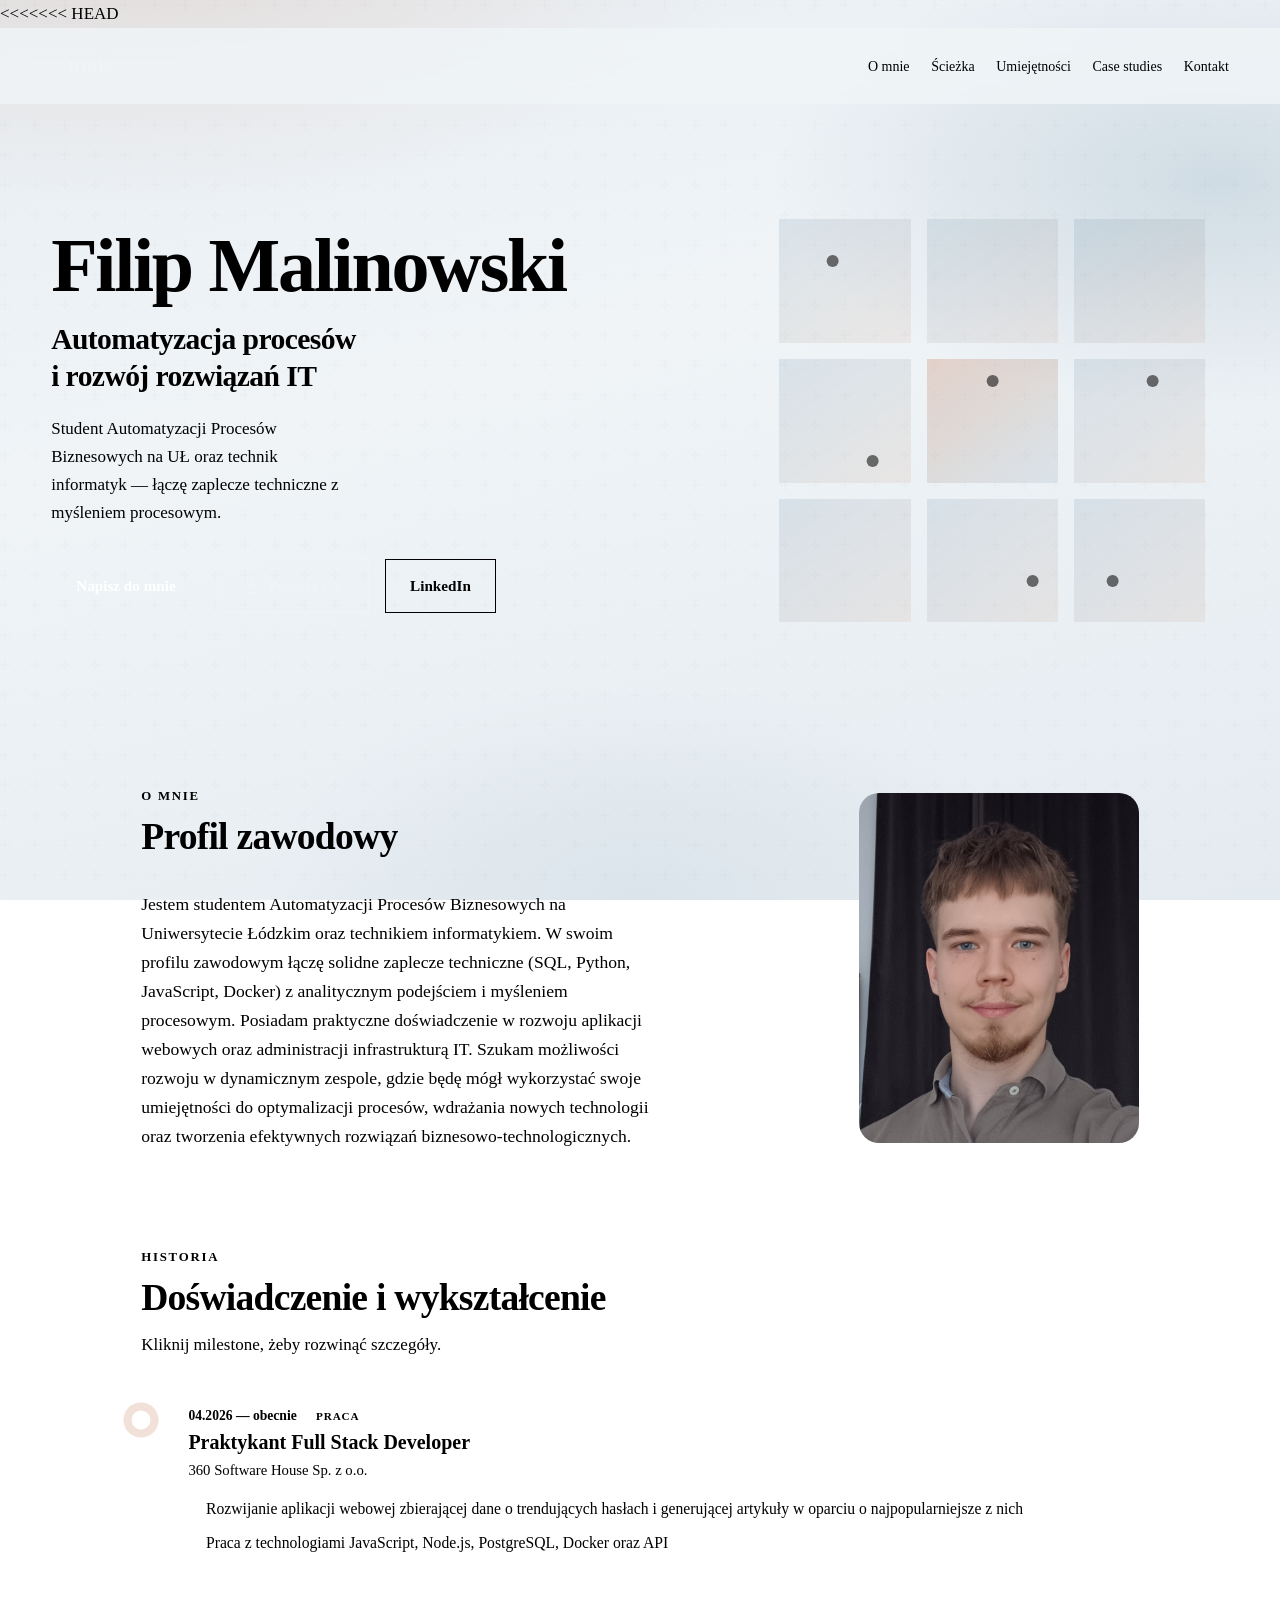
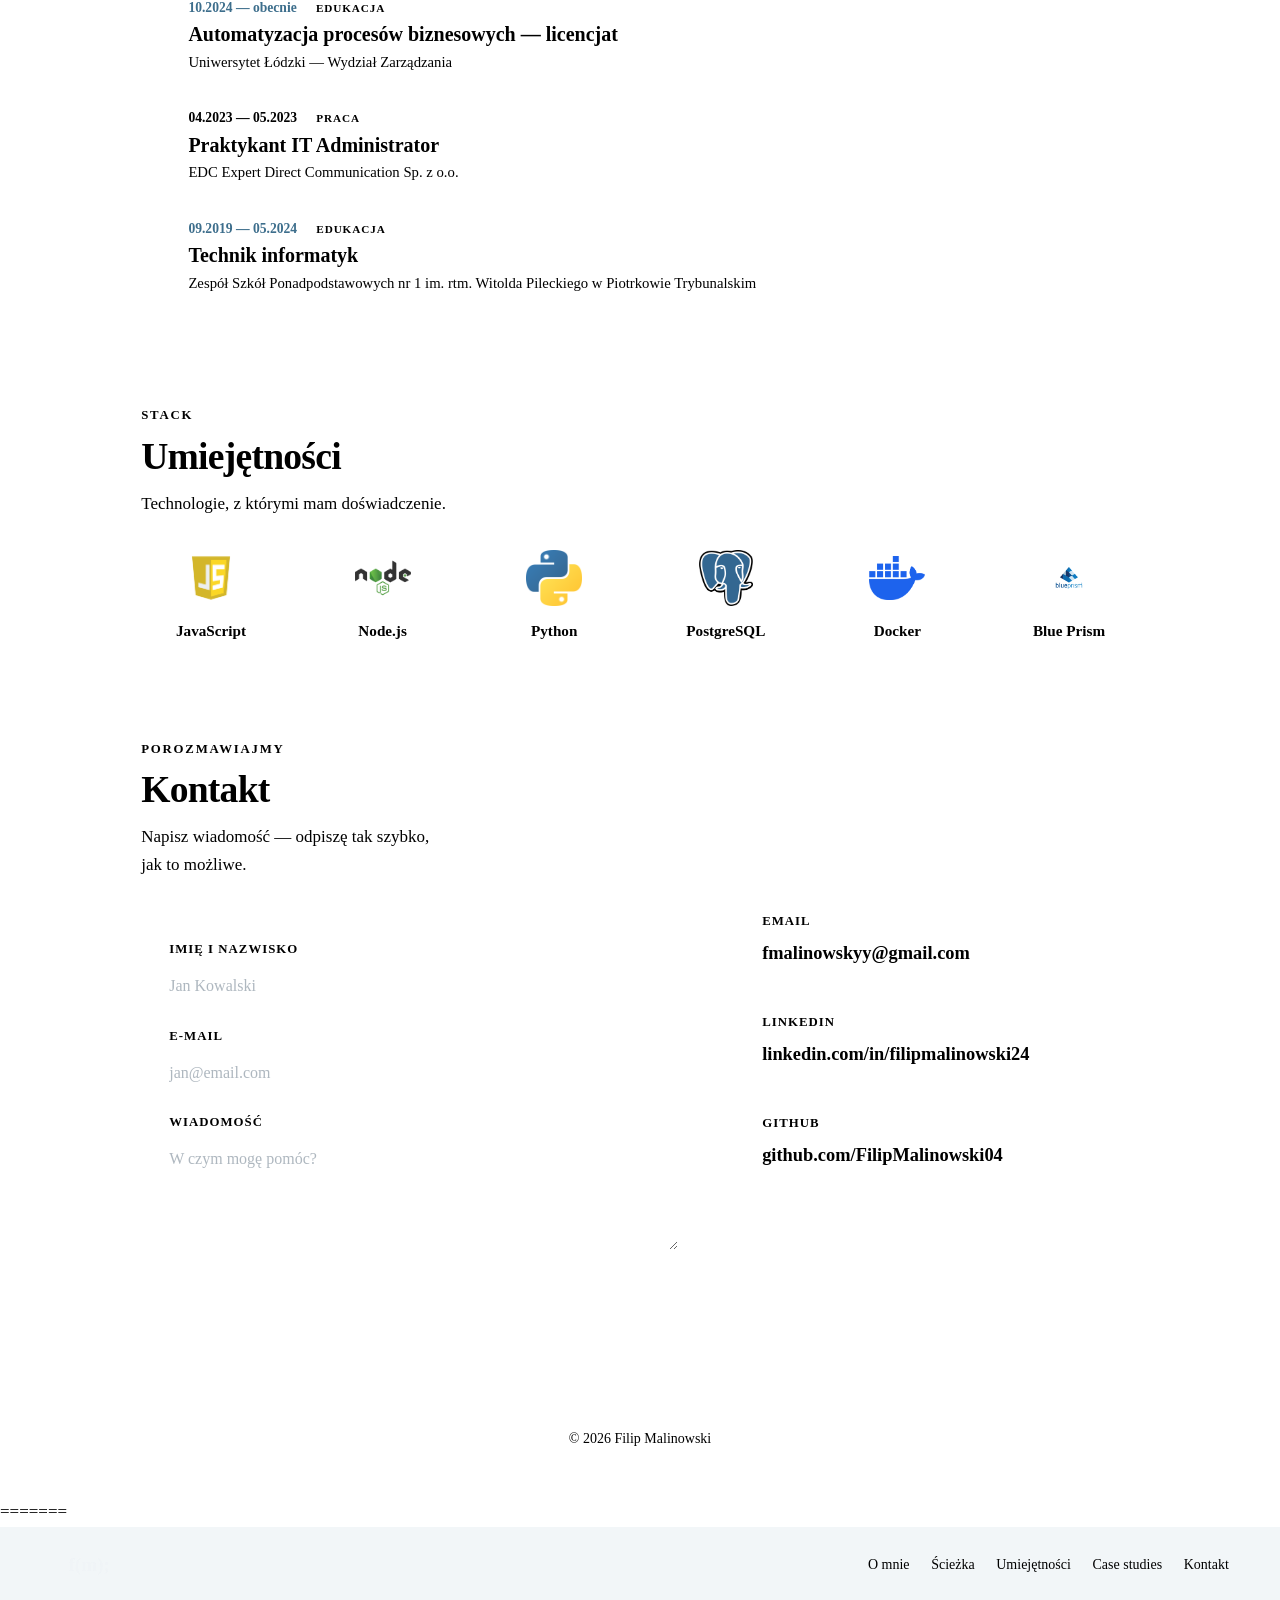
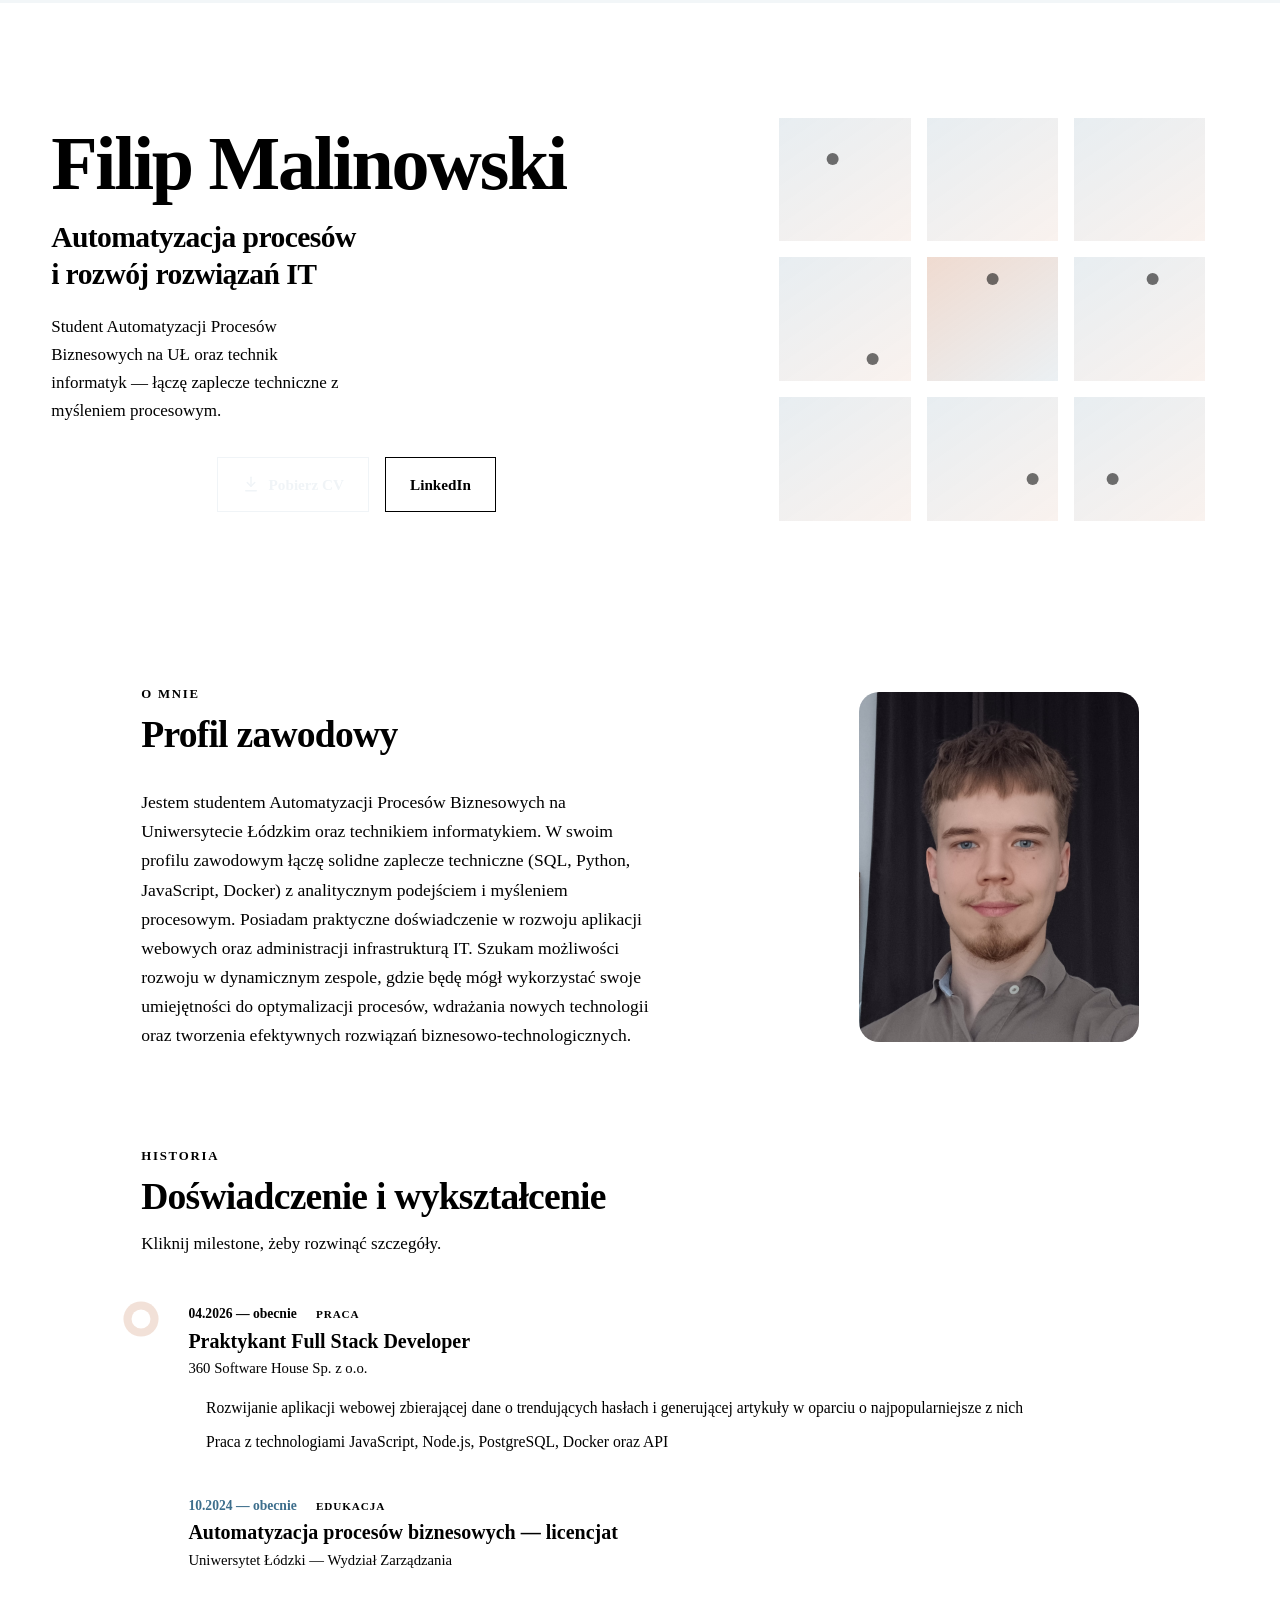
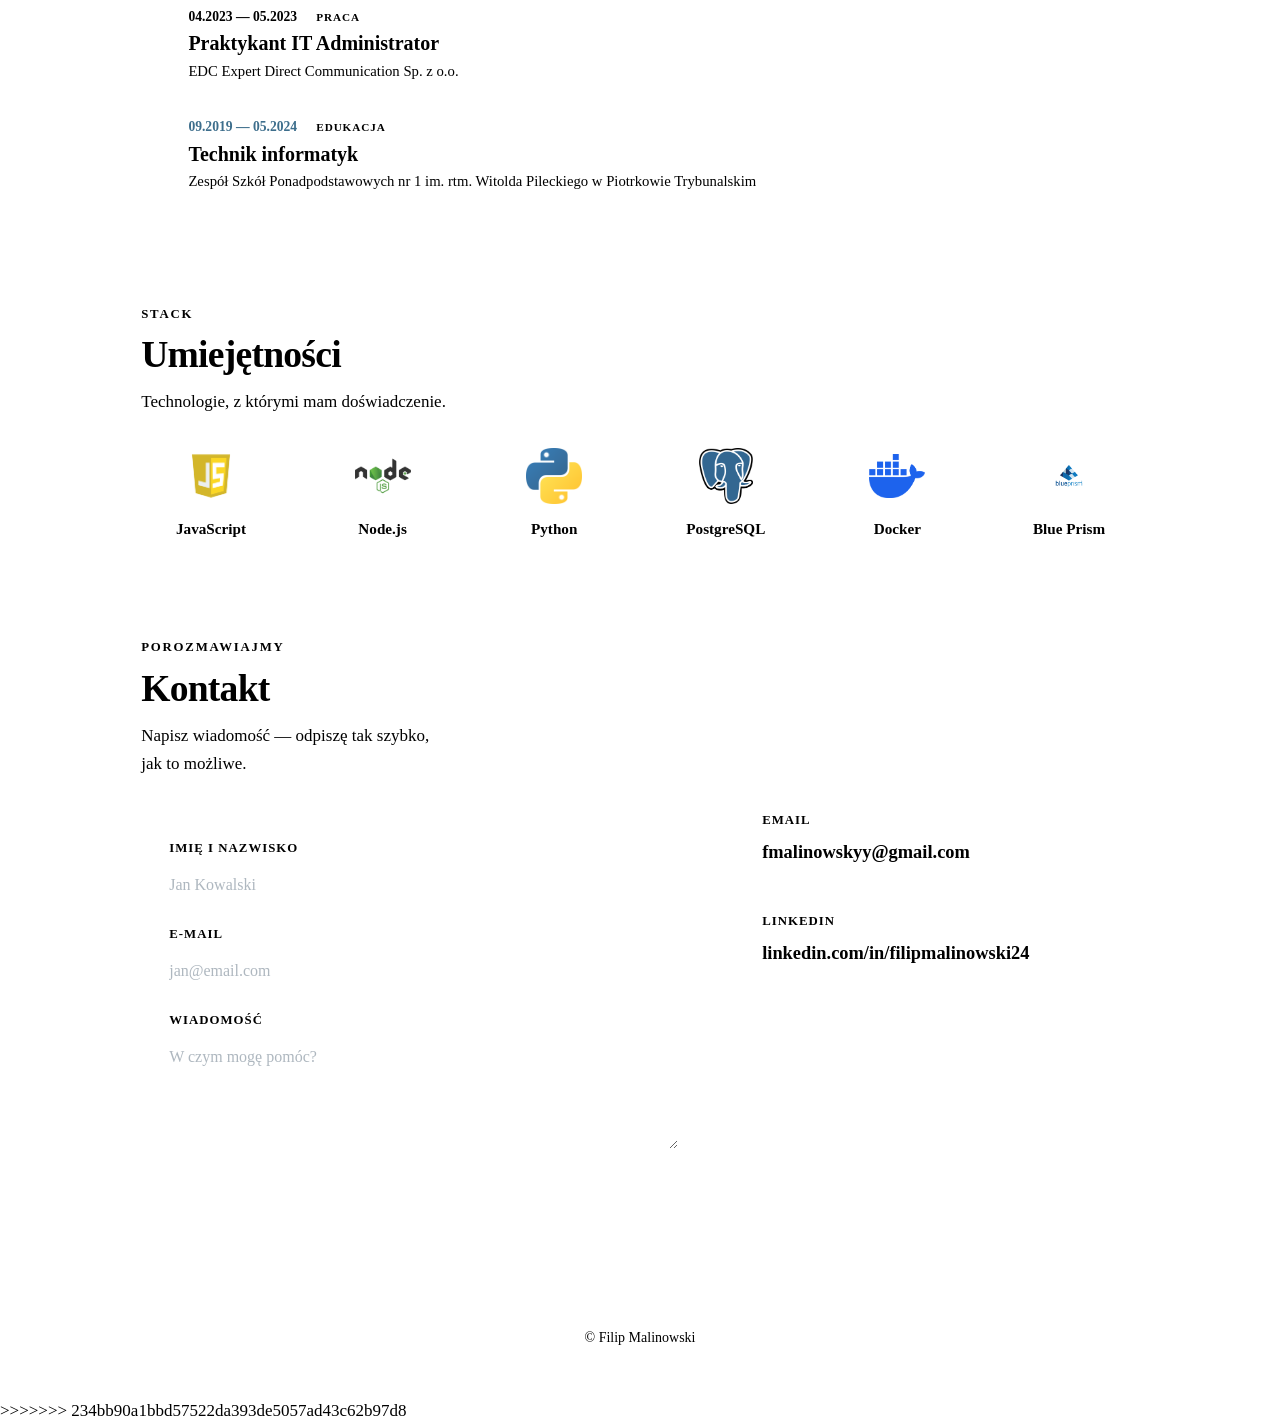
==== commit 4e88d1c9: "Merge branch 'main' of https://github.com/FilipMalinowski04/business_card" ====
--- a/index.html
+++ b/index.html
@@ -1,3 +1,4 @@
+<<<<<<< HEAD
 <!DOCTYPE html>
 <html lang="pl">
 <head>
@@ -336,3 +337,339 @@
   </script>
 </body>
 </html>
+=======
+<!DOCTYPE html>
+<html lang="pl">
+<head>
+  <meta charset="UTF-8">
+  <meta name="viewport" content="width=device-width, initial-scale=1.0">
+  <title>Filip Malinowski — Automatyzacja procesów &amp; IT</title>
+  <meta name="description" content="Student Automatyzacji Procesów Biznesowych i technik informatyk. SQL, Python, JavaScript, Docker, Blue Prism.">
+  <link rel="preconnect" href="https://fonts.googleapis.com">
+  <link rel="preconnect" href="https://fonts.gstatic.com" crossorigin>
+  <link href="https://fonts.googleapis.com/css2?family=Figtree:wght@400;500;600;700;800&display=swap" rel="stylesheet">
+  <link rel="stylesheet" href="style.css">
+</head>
+<body>
+  <div class="page-bg" aria-hidden="true"></div>
+
+  <header class="site-header">
+    <a class="logo" href="#top">f(m);</a>
+    <nav class="nav" aria-label="Główne">
+      <a href="#o-mnie">O mnie</a>
+      <a href="#sciezka">Ścieżka</a>
+      <a href="#umiejetnosci">Umiejętności</a>
+      <a href="case-studies.html">Case studies</a>
+      <a href="#kontakt">Kontakt</a>
+    </nav>
+  </header>
+
+  <main id="top">
+    <section class="hero">
+      <div class="hero-copy">
+        <p class="hero-brand">Filip Malinowski</p>
+        <h1>Automatyzacja procesów i&nbsp;rozwój rozwiązań IT</h1>
+        <p class="hero-lead">
+          Student Automatyzacji Procesów Biznesowych na UŁ oraz technik informatyk —
+          łączę zaplecze techniczne z myśleniem procesowym.
+        </p>
+        <div class="hero-actions">
+          <a class="btn btn-primary" href="#kontakt">Napisz do mnie</a>
+          <a class="btn btn-download" href="assets/CV.pdf" download="Filip-Malinowski-CV.pdf">
+            <svg class="btn-icon" viewBox="0 0 24 24" width="18" height="18" aria-hidden="true" fill="none" stroke="currentColor" stroke-width="2" stroke-linecap="round" stroke-linejoin="round">
+              <path d="M12 3v12"/>
+              <path d="m7 10 5 5 5-5"/>
+              <path d="M5 21h14"/>
+            </svg>
+            Pobierz CV
+          </a>
+          <a class="btn btn-ghost" href="https://www.linkedin.com/in/filipmalinowski24" target="_blank" rel="noopener noreferrer">LinkedIn</a>
+        </div>
+      </div>
+      <div class="hero-visual" aria-hidden="true">
+        <div class="flow-grid">
+          <span></span><span></span><span></span>
+          <span></span><span></span><span></span>
+          <span></span><span></span><span></span>
+        </div>
+        <svg class="flow-lines" viewBox="0 0 400 480" fill="none" xmlns="http://www.w3.org/2000/svg">
+          <path d="M40 80 H200 V200 H360" stroke="currentColor" stroke-width="1.5"/>
+          <path d="M80 280 H240 V400 H320" stroke="currentColor" stroke-width="1.5"/>
+          <circle cx="40" cy="80" r="6" fill="currentColor"/>
+          <circle cx="200" cy="200" r="6" fill="currentColor"/>
+          <circle cx="360" cy="200" r="6" fill="currentColor"/>
+          <circle cx="80" cy="280" r="6" fill="currentColor"/>
+          <circle cx="240" cy="400" r="6" fill="currentColor"/>
+          <circle cx="320" cy="400" r="6" fill="currentColor"/>
+        </svg>
+      </div>
+    </section>
+
+    <section id="o-mnie" class="section about">
+      <div class="about-layout">
+        <div class="about-content">
+          <div class="section-head">
+            <p class="eyebrow">O mnie</p>
+            <h2>Profil zawodowy</h2>
+          </div>
+          <p class="about-text">
+            Jestem studentem Automatyzacji Procesów Biznesowych na Uniwersytecie Łódzkim
+            oraz technikiem informatykiem. W swoim profilu zawodowym łączę solidne zaplecze
+            techniczne (SQL, Python, JavaScript, Docker) z analitycznym podejściem
+            i myśleniem procesowym. Posiadam praktyczne doświadczenie w rozwoju aplikacji
+            webowych oraz administracji infrastrukturą IT. Szukam możliwości rozwoju
+            w dynamicznym zespole, gdzie będę mógł wykorzystać swoje umiejętności
+            do optymalizacji procesów, wdrażania nowych technologii oraz tworzenia
+            efektywnych rozwiązań biznesowo-technologicznych.
+          </p>
+        </div>
+        <figure class="about-photo">
+          <img src="assets/fm.jpg" alt="Filip Malinowski" width="400" height="500">
+        </figure>
+      </div>
+    </section>
+
+    <section id="sciezka" class="section path">
+      <div class="section-head">
+        <p class="eyebrow">Historia</p>
+        <h2>Doświadczenie i wykształcenie</h2>
+        <p class="path-lead">Kliknij milestone, żeby rozwinąć szczegóły.</p>
+      </div>
+
+      <ol class="milestones">
+        <li class="milestone is-open" data-type="work">
+          <button class="milestone-toggle" type="button" aria-expanded="true">
+            <span class="milestone-dot" aria-hidden="true"></span>
+            <span class="milestone-summary">
+              <span class="milestone-top">
+                <time datetime="2026-04">04.2026 — obecnie</time>
+                <span class="milestone-badge">Praca</span>
+              </span>
+              <span class="milestone-title">Praktykant Full Stack Developer</span>
+              <span class="milestone-place">360 Software House Sp. z o.o.</span>
+            </span>
+            <span class="milestone-chevron" aria-hidden="true"></span>
+          </button>
+          <div class="milestone-panel">
+            <div class="milestone-panel-inner">
+              <ul>
+                <li>Rozwijanie aplikacji webowej zbierającej dane o trendujących hasłach i generującej artykuły w oparciu o najpopularniejsze z nich</li>
+                <li>Praca z technologiami JavaScript, Node.js, PostgreSQL, Docker oraz API</li>
+              </ul>
+            </div>
+          </div>
+        </li>
+
+        <li class="milestone" data-type="edu">
+          <button class="milestone-toggle" type="button" aria-expanded="false">
+            <span class="milestone-dot" aria-hidden="true"></span>
+            <span class="milestone-summary">
+              <span class="milestone-top">
+                <time datetime="2024-10">10.2024 — obecnie</time>
+                <span class="milestone-badge">Edukacja</span>
+              </span>
+              <span class="milestone-title">Automatyzacja procesów biznesowych — licencjat</span>
+              <span class="milestone-place">Uniwersytet Łódzki — Wydział Zarządzania</span>
+            </span>
+            <span class="milestone-chevron" aria-hidden="true"></span>
+          </button>
+          <div class="milestone-panel">
+            <div class="milestone-panel-inner">
+              <ul>
+                <li>Modelowanie procesów biznesowych</li>
+                <li>Blue Prism</li>
+                <li>Zarządzanie projektami</li>
+              </ul>
+            </div>
+          </div>
+        </li>
+
+        <li class="milestone" data-type="work">
+          <button class="milestone-toggle" type="button" aria-expanded="false">
+            <span class="milestone-dot" aria-hidden="true"></span>
+            <span class="milestone-summary">
+              <span class="milestone-top">
+                <time datetime="2023-04">04.2023 — 05.2023</time>
+                <span class="milestone-badge">Praca</span>
+              </span>
+              <span class="milestone-title">Praktykant IT Administrator</span>
+              <span class="milestone-place">EDC Expert Direct Communication Sp. z o.o.</span>
+            </span>
+            <span class="milestone-chevron" aria-hidden="true"></span>
+          </button>
+          <div class="milestone-panel">
+            <div class="milestone-panel-inner">
+              <ul>
+                <li>Wsparcie techniczne oraz konserwacja infrastruktury biurowej i serwerowej</li>
+                <li>Zarządzanie incydentami IT i wsparcie użytkowników końcowych</li>
+              </ul>
+            </div>
+          </div>
+        </li>
+
+        <li class="milestone" data-type="edu">
+          <button class="milestone-toggle" type="button" aria-expanded="false">
+            <span class="milestone-dot" aria-hidden="true"></span>
+            <span class="milestone-summary">
+              <span class="milestone-top">
+                <time datetime="2019-09">09.2019 — 05.2024</time>
+                <span class="milestone-badge">Edukacja</span>
+              </span>
+              <span class="milestone-title">Technik informatyk</span>
+              <span class="milestone-place">Zespół Szkół Ponadpodstawowych nr 1 im. rtm. Witolda Pileckiego w Piotrkowie Trybunalskim</span>
+            </span>
+            <span class="milestone-chevron" aria-hidden="true"></span>
+          </button>
+          <div class="milestone-panel">
+            <div class="milestone-panel-inner">
+              <ul>
+                <li>Egzamin zawodowy INF.02</li>
+                <li>Egzamin zawodowy INF.03</li>
+              </ul>
+            </div>
+          </div>
+        </li>
+      </ol>
+    </section>
+
+    <section id="umiejetnosci" class="section skills">
+      <div class="section-head">
+        <p class="eyebrow">Stack</p>
+        <h2>Umiejętności</h2>
+        <p class="skills-lead">Technologie, z którymi mam doświadczenie.</p>
+      </div>
+      <ul class="skills-icons">
+        <li>
+          <img src="assets/Skills/Js.png" alt="" width="64" height="64">
+          <span>JavaScript</span>
+        </li>
+        <li>
+          <img src="assets/Skills/node.png" alt="" width="64" height="64">
+          <span>Node.js</span>
+        </li>
+        <li>
+          <img src="assets/Skills/Py.png" alt="" width="64" height="64">
+          <span>Python</span>
+        </li>
+        <li>
+          <img src="assets/Skills/Sql.png" alt="" width="64" height="64">
+          <span>PostgreSQL</span>
+        </li>
+        <li>
+          <img src="assets/Skills/Docker.png" alt="" width="64" height="64">
+          <span>Docker</span>
+        </li>
+        <li>
+          <img src="assets/Skills/BP.png" alt="" width="64" height="64">
+          <span>Blue Prism</span>
+        </li>
+      </ul>
+    </section>
+
+    <section id="kontakt" class="section contact">
+      <div class="section-head">
+        <p class="eyebrow">Porozmawiajmy</p>
+        <h2>Kontakt</h2>
+        <p class="contact-lead">Napisz wiadomość — odpiszę tak szybko, jak to możliwe.</p>
+      </div>
+
+      <div class="contact-layout">
+        <form class="contact-form" id="contact-form" action="https://formsubmit.co/ajax/fmalinowskyy@gmail.com" method="POST">
+          <div class="form-row">
+            <label for="name">Imię i nazwisko</label>
+            <input type="text" id="name" name="name" autocomplete="name" required placeholder="Jan Kowalski">
+          </div>
+          <div class="form-row">
+            <label for="email">E-mail</label>
+            <input type="email" id="email" name="email" autocomplete="email" required placeholder="jan@email.com">
+          </div>
+          <div class="form-row">
+            <label for="message">Wiadomość</label>
+            <textarea id="message" name="message" rows="5" required placeholder="W czym mogę pomóc?"></textarea>
+          </div>
+          <input type="hidden" name="_subject" value="Wiadomość z CV — Filip Malinowski">
+          <input type="text" name="_honey" class="form-honey" tabindex="-1" autocomplete="off" aria-hidden="true">
+          <button class="btn btn-primary" type="submit" id="contact-submit">Wyślij wiadomość</button>
+          <p class="form-status" id="form-status" role="status" aria-live="polite" hidden></p>
+        </form>
+
+        <ul class="contact-list">
+          <li>
+            <span>Email</span>
+            <a href="mailto:fmalinowskyy@gmail.com">fmalinowskyy@gmail.com</a>
+          </li>
+          <li>
+            <span>LinkedIn</span>
+            <a href="https://www.linkedin.com/in/filipmalinowski24" target="_blank" rel="noopener noreferrer">linkedin.com/in/filipmalinowski24</a>
+          </li>
+        </ul>
+      </div>
+    </section>
+  </main>
+
+  <footer class="site-footer">
+    <p>© <span id="year"></span> Filip Malinowski</p>
+  </footer>
+
+  <script>
+    document.getElementById("year").textContent = new Date().getFullYear();
+
+    document.querySelectorAll(".milestone-toggle").forEach((button) => {
+      button.addEventListener("click", () => {
+        const item = button.closest(".milestone");
+        const willOpen = !item.classList.contains("is-open");
+
+        document.querySelectorAll(".milestone.is-open").forEach((openItem) => {
+          if (openItem !== item) {
+            openItem.classList.remove("is-open");
+            openItem.querySelector(".milestone-toggle").setAttribute("aria-expanded", "false");
+          }
+        });
+
+        item.classList.toggle("is-open", willOpen);
+        button.setAttribute("aria-expanded", String(willOpen));
+      });
+    });
+
+    const form = document.getElementById("contact-form");
+    const statusEl = document.getElementById("form-status");
+    const submitBtn = document.getElementById("contact-submit");
+
+    form.addEventListener("submit", async (event) => {
+      event.preventDefault();
+      statusEl.hidden = false;
+      statusEl.className = "form-status";
+      statusEl.textContent = "Wysyłanie…";
+      submitBtn.disabled = true;
+
+      try {
+        const response = await fetch(form.action, {
+          method: "POST",
+          headers: {
+            "Content-Type": "application/json",
+            Accept: "application/json",
+          },
+          body: JSON.stringify({
+            name: form.name.value,
+            email: form.email.value,
+            message: form.message.value,
+            _subject: "Wiadomość z CV — Filip Malinowski",
+          }),
+        });
+
+        if (!response.ok) throw new Error("send failed");
+
+        statusEl.className = "form-status is-success";
+        statusEl.textContent = "Dzięki! Wiadomość została wysłana.";
+        form.reset();
+      } catch {
+        statusEl.className = "form-status is-error";
+        statusEl.textContent = "Nie udało się wysłać. Napisz bezpośrednio na fmalinowskyy@gmail.com.";
+      } finally {
+        submitBtn.disabled = false;
+      }
+    });
+  </script>
+</body>
+</html>
+>>>>>>> 234bb90a1bbd57522da393de5057ad43c62b97d8
--- a/style.css
+++ b/style.css
@@ -1,3 +1,4 @@
+<<<<<<< HEAD
 /* Filip Malinowski — CV page
    Direction: cool graphite + copper accent, process-flow atmosphere */
 
@@ -1275,3 +1276,1232 @@
     grid-template-columns: repeat(2, minmax(0, 1fr));
   }
 }
+=======
+/* Filip Malinowski — CV page
+   Direction: cool graphite + copper accent, process-flow atmosphere */
+
+:root {
+  --ink: #15202b;
+  --ink-soft: #3d4f5f;
+  --muted: #6b7c8a;
+  --paper: #f0f4f7;
+  --paper-deep: #d9e3ea;
+  --accent: #b85a2a;
+  --accent-deep: #8f431c;
+  --line: rgba(21, 32, 43, 0.12);
+  --header-h: 5.5rem;
+  --ease: cubic-bezier(0.22, 1, 0.36, 1);
+  --font-logo: Consolas, "Cascadia Code", "Cascadia Mono", "Courier New", monospace;
+  --font-display: "Figtree", sans-serif;
+  --font-body: "Figtree", sans-serif;
+}
+
+*,
+*::before,
+*::after {
+  box-sizing: border-box;
+  margin: 0;
+  padding: 0;
+}
+
+html {
+  scroll-behavior: smooth;
+}
+
+body {
+  font-family: var(--font-body);
+  font-size: 1.0625rem;
+  line-height: 1.65;
+  color: var(--ink);
+  background: var(--paper);
+  min-height: 100vh;
+  overflow-x: hidden;
+}
+
+.page-bg {
+  position: fixed;
+  inset: 0;
+  z-index: -1;
+  background:
+    radial-gradient(ellipse 90% 60% at 10% -10%, rgba(184, 90, 42, 0.14), transparent 55%),
+    radial-gradient(ellipse 70% 50% at 95% 20%, rgba(61, 110, 140, 0.18), transparent 50%),
+    radial-gradient(ellipse 50% 40% at 50% 100%, rgba(217, 227, 234, 0.9), transparent 60%),
+    linear-gradient(165deg, #e8eef3 0%, #f0f4f7 40%, #e4ebf0 100%);
+}
+
+.page-bg::after {
+  content: "";
+  position: absolute;
+  inset: 0;
+  opacity: 0.35;
+  background-image: url("data:image/svg+xml,%3Csvg width='60' height='60' viewBox='0 0 60 60' xmlns='http://www.w3.org/2000/svg'%3E%3Cg fill='none' fill-rule='evenodd'%3E%3Cg fill='%2315202b' fill-opacity='0.04'%3E%3Cpath d='M36 34v-4h-2v4h-4v2h4v4h2v-4h4v-2h-4zm0-30V0h-2v4h-4v2h4v4h2V6h4V4h-4zM6 34v-4H4v4H0v2h4v4h2v-4h4v-2H6zM6 4V0H4v4H0v2h4v4h2V6h4V4H6z'/%3E%3C/g%3E%3C/g%3E%3C/svg%3E");
+}
+
+a {
+  color: inherit;
+  text-decoration-thickness: 1px;
+  text-underline-offset: 0.2em;
+  transition: color 0.25s var(--ease);
+}
+
+a:hover {
+  color: var(--accent);
+}
+
+img {
+  max-width: 100%;
+  display: block;
+}
+
+ul {
+  list-style: none;
+}
+
+/* —— Header —— */
+.site-header {
+  position: sticky;
+  top: 0;
+  z-index: 50;
+  display: flex;
+  align-items: center;
+  justify-content: space-between;
+  gap: 1.5rem;
+  height: var(--header-h);
+  padding: 0 clamp(1.25rem, 4vw, 3.5rem);
+  background: rgba(240, 244, 247, 0.82);
+  backdrop-filter: blur(12px);
+  border-bottom: 1px solid var(--line);
+}
+
+.logo {
+  font-family: var(--font-logo);
+  font-weight: 700;
+  font-size: 1.2rem;
+  letter-spacing: 0;
+  text-decoration: none;
+  color: #f0f4f7;
+  background: var(--ink);
+  width: 4.125rem;
+  height: 4.125rem;
+  margin: 5px;
+  display: inline-flex;
+  align-items: center;
+  justify-content: center;
+  flex-shrink: 0;
+  transition: background 0.25s var(--ease), color 0.25s var(--ease);
+}
+
+.logo:hover {
+  background: var(--accent);
+  color: #fff;
+}
+
+.nav {
+  display: flex;
+  flex-wrap: wrap;
+  justify-content: flex-end;
+  gap: 0.35rem 1.35rem;
+}
+
+.nav a {
+  font-size: 0.875rem;
+  font-weight: 500;
+  color: var(--ink-soft);
+  text-decoration: none;
+}
+
+.nav a:hover {
+  color: var(--accent);
+}
+
+/* —— Hero —— */
+.hero {
+  display: grid;
+  grid-template-columns: 1.15fr 0.85fr;
+  gap: clamp(2rem, 5vw, 4rem);
+  align-items: center;
+  min-height: calc(100vh - var(--header-h));
+  padding: clamp(2.5rem, 6vw, 5rem) clamp(1.25rem, 4vw, 3.5rem);
+  animation: fade-up 0.9s var(--ease) both;
+}
+
+.hero-brand {
+  font-family: var(--font-display);
+  font-weight: 800;
+  font-size: clamp(2.75rem, 6.5vw, 4.75rem);
+  line-height: 0.95;
+  letter-spacing: -0.03em;
+  color: var(--ink);
+  margin-bottom: 1.25rem;
+  animation: fade-up 0.9s var(--ease) 0.08s both;
+}
+
+.hero h1 {
+  font-family: var(--font-display);
+  font-weight: 700;
+  font-size: clamp(1.35rem, 2.8vw, 1.85rem);
+  line-height: 1.25;
+  letter-spacing: -0.02em;
+  color: var(--ink-soft);
+  max-width: 22ch;
+  margin-bottom: 1.25rem;
+  animation: fade-up 0.9s var(--ease) 0.16s both;
+}
+
+.hero-lead {
+  max-width: 36ch;
+  color: var(--muted);
+  margin-bottom: 2rem;
+  animation: fade-up 0.9s var(--ease) 0.24s both;
+}
+
+.hero-actions {
+  display: flex;
+  flex-wrap: wrap;
+  gap: 0.75rem 1rem;
+  animation: fade-up 0.9s var(--ease) 0.32s both;
+}
+
+.btn {
+  display: inline-flex;
+  align-items: center;
+  justify-content: center;
+  padding: 0.85rem 1.5rem;
+  font-family: var(--font-body);
+  font-size: 0.95rem;
+  font-weight: 600;
+  text-decoration: none;
+  border: 1.5px solid transparent;
+  transition: background 0.3s var(--ease), color 0.3s var(--ease), border-color 0.3s var(--ease), transform 0.3s var(--ease);
+}
+
+.btn:hover {
+  transform: translateY(-2px);
+}
+
+.btn-primary {
+  background: var(--accent);
+  color: #fff;
+}
+
+.btn-primary:hover {
+  background: var(--accent-deep);
+  color: #fff;
+}
+
+.btn-ghost {
+  background: transparent;
+  border-color: var(--ink);
+  color: var(--ink);
+}
+
+.btn-ghost:hover {
+  border-color: var(--accent);
+  color: var(--accent);
+}
+
+.btn-download {
+  gap: 0.55rem;
+  background: var(--ink);
+  border-color: var(--ink);
+  color: #f0f4f7;
+}
+
+.btn-download:hover {
+  background: var(--accent);
+  border-color: var(--accent);
+  color: #fff;
+}
+
+.btn-icon {
+  flex-shrink: 0;
+}
+
+.hero-visual {
+  position: relative;
+  height: min(62vh, 480px);
+  min-height: 280px;
+  color: var(--accent);
+  animation: fade-in 1.1s var(--ease) 0.2s both;
+}
+
+.flow-grid {
+  position: absolute;
+  inset: 8% 5%;
+  display: grid;
+  grid-template-columns: repeat(3, 1fr);
+  grid-template-rows: repeat(3, 1fr);
+  gap: 1rem;
+}
+
+.flow-grid span {
+  background: linear-gradient(145deg, rgba(61, 110, 140, 0.12), rgba(184, 90, 42, 0.08));
+  border: 1px solid var(--line);
+  transform-origin: center;
+  animation: block-pulse 4.5s var(--ease) infinite;
+}
+
+.flow-grid span:nth-child(1) { animation-delay: 0s; }
+.flow-grid span:nth-child(2) { animation-delay: 0.35s; }
+.flow-grid span:nth-child(3) { animation-delay: 0.7s; }
+.flow-grid span:nth-child(4) { animation-delay: 0.2s; }
+.flow-grid span:nth-child(5) {
+  background: linear-gradient(145deg, rgba(184, 90, 42, 0.22), rgba(61, 110, 140, 0.1));
+  animation-delay: 0.55s;
+}
+.flow-grid span:nth-child(6) { animation-delay: 0.9s; }
+.flow-grid span:nth-child(7) { animation-delay: 0.4s; }
+.flow-grid span:nth-child(8) { animation-delay: 0.75s; }
+.flow-grid span:nth-child(9) { animation-delay: 1.1s; }
+
+.flow-lines {
+  position: absolute;
+  inset: 0;
+  width: 100%;
+  height: 100%;
+  opacity: 0.55;
+  animation: draw-flow 2.2s var(--ease) 0.4s both;
+}
+
+.flow-lines path {
+  stroke-dasharray: 600;
+  stroke-dashoffset: 600;
+  animation: stroke-draw 2s var(--ease) 0.5s forwards;
+}
+
+.flow-lines path:nth-of-type(2) {
+  animation-delay: 0.9s;
+}
+
+/* —— Sections —— */
+.section {
+  padding: clamp(1.75rem, 4vw, 3rem) clamp(1.25rem, 4vw, 3.5rem);
+  max-width: 1100px;
+  margin: 0 auto;
+}
+
+.section-head {
+  margin-bottom: 2rem;
+}
+
+.eyebrow {
+  font-size: 0.8rem;
+  font-weight: 600;
+  letter-spacing: 0.14em;
+  text-transform: uppercase;
+  color: var(--accent);
+  margin-bottom: 0.5rem;
+}
+
+.section-head h2 {
+  font-family: var(--font-display);
+  font-weight: 700;
+  font-size: clamp(1.75rem, 3.5vw, 2.35rem);
+  letter-spacing: -0.02em;
+  line-height: 1.15;
+}
+
+.about-text {
+  max-width: 58ch;
+  color: var(--ink-soft);
+  font-size: 1.1rem;
+}
+
+.about-layout {
+  display: grid;
+  grid-template-columns: 1fr minmax(200px, 280px);
+  gap: clamp(1.75rem, 4vw, 3rem);
+  align-items: center;
+}
+
+.about-photo {
+  margin: 0;
+  justify-self: end;
+}
+
+.about-photo img {
+  width: 100%;
+  height: auto;
+  aspect-ratio: 4 / 5;
+  object-fit: cover;
+  object-position: center top;
+  border-radius: 1.25rem;
+  display: block;
+}
+
+/* —— Path / milestones —— */
+.path-lead {
+  margin-top: 0.75rem;
+  color: var(--muted);
+  max-width: 40ch;
+}
+
+.milestones {
+  list-style: none;
+  display: flex;
+  flex-direction: column;
+  gap: 0.35rem;
+  border-left: 2px solid var(--line);
+  margin-left: 0.7rem;
+  padding-left: 0;
+}
+
+.milestone {
+  position: relative;
+  padding-left: clamp(1.5rem, 3vw, 2.25rem);
+}
+
+.milestone-toggle {
+  width: 100%;
+  display: grid;
+  grid-template-columns: 1fr auto;
+  gap: 0.75rem 1rem;
+  align-items: start;
+  padding: 1rem 0.35rem 1rem 0;
+  border: none;
+  background: transparent;
+  text-align: left;
+  cursor: pointer;
+  color: inherit;
+  font-family: inherit;
+  transition: color 0.25s var(--ease);
+}
+
+.milestone-toggle:hover .milestone-title {
+  color: var(--accent);
+}
+
+.milestone-dot {
+  position: absolute;
+  left: -0.7rem;
+  top: 1.35rem;
+  width: 14px;
+  height: 14px;
+  margin-left: -7px;
+  border-radius: 50%;
+  background: var(--paper);
+  border: 2.5px solid var(--accent);
+  box-sizing: border-box;
+  transition: transform 0.4s var(--ease), background 0.35s var(--ease), box-shadow 0.4s var(--ease);
+  z-index: 1;
+}
+
+.milestone[data-type="edu"] .milestone-dot {
+  border-color: #3d6e8c;
+}
+
+.milestone.is-open .milestone-dot {
+  background: var(--accent);
+  transform: scale(1.35);
+  box-shadow: 0 0 0 6px rgba(184, 90, 42, 0.18);
+}
+
+.milestone[data-type="edu"].is-open .milestone-dot {
+  background: #3d6e8c;
+  box-shadow: 0 0 0 6px rgba(61, 110, 140, 0.18);
+}
+
+.milestone-summary {
+  display: flex;
+  flex-direction: column;
+  gap: 0.3rem;
+  min-width: 0;
+}
+
+.milestone-top {
+  display: flex;
+  flex-wrap: wrap;
+  align-items: center;
+  gap: 0.5rem 0.75rem;
+}
+
+.milestone-top time {
+  font-size: 0.85rem;
+  font-weight: 600;
+  color: var(--accent);
+}
+
+.milestone[data-type="edu"] .milestone-top time {
+  color: #3d6e8c;
+}
+
+.milestone-badge {
+  font-size: 0.7rem;
+  font-weight: 600;
+  letter-spacing: 0.08em;
+  text-transform: uppercase;
+  color: var(--muted);
+  border: 1px solid var(--line);
+  padding: 0.15rem 0.45rem;
+}
+
+.milestone-title {
+  font-family: var(--font-display);
+  font-size: clamp(1.05rem, 2.2vw, 1.25rem);
+  font-weight: 700;
+  line-height: 1.3;
+  color: var(--ink);
+  transition: color 0.25s var(--ease);
+}
+
+.milestone-place {
+  font-size: 0.92rem;
+  color: var(--muted);
+  line-height: 1.4;
+}
+
+.milestone-chevron {
+  width: 1.35rem;
+  height: 1.35rem;
+  margin-top: 0.15rem;
+  position: relative;
+  flex-shrink: 0;
+  transition: transform 0.4s var(--ease);
+}
+
+.milestone-chevron::before,
+.milestone-chevron::after {
+  content: "";
+  position: absolute;
+  top: 50%;
+  left: 50%;
+  background: var(--ink-soft);
+  transition: transform 0.4s var(--ease), opacity 0.3s var(--ease);
+}
+
+.milestone-chevron::before {
+  width: 12px;
+  height: 2px;
+  transform: translate(-50%, -50%);
+}
+
+.milestone-chevron::after {
+  width: 2px;
+  height: 12px;
+  transform: translate(-50%, -50%);
+}
+
+.milestone.is-open .milestone-chevron {
+  transform: rotate(90deg);
+}
+
+.milestone.is-open .milestone-chevron::after {
+  opacity: 0;
+  transform: translate(-50%, -50%) scaleY(0);
+}
+
+.milestone-panel {
+  display: grid;
+  grid-template-rows: 0fr;
+  transition: grid-template-rows 0.45s var(--ease);
+}
+
+.milestone.is-open .milestone-panel {
+  grid-template-rows: 1fr;
+}
+
+.milestone-panel-inner {
+  overflow: hidden;
+  min-height: 0;
+}
+
+.milestone-panel-inner ul {
+  display: flex;
+  flex-direction: column;
+  gap: 0.5rem;
+  padding: 0 0 1.35rem;
+  opacity: 0;
+  transform: translateY(-0.5rem);
+  transition: opacity 0.35s var(--ease) 0.05s, transform 0.4s var(--ease) 0.05s;
+}
+
+.milestone.is-open .milestone-panel-inner ul {
+  opacity: 1;
+  transform: translateY(0);
+}
+
+.milestone-panel-inner li {
+  position: relative;
+  padding-left: 1.1rem;
+  color: var(--ink-soft);
+  font-size: 0.98rem;
+}
+
+.milestone-panel-inner li::before {
+  content: "";
+  position: absolute;
+  left: 0;
+  top: 0.7em;
+  width: 0.4rem;
+  height: 1.5px;
+  background: var(--accent);
+}
+
+.milestone[data-type="edu"] .milestone-panel-inner li::before {
+  background: #3d6e8c;
+}
+
+/* —— Skills —— */
+.skills-lead {
+  margin-top: 0.75rem;
+  color: var(--muted);
+  max-width: 40ch;
+}
+
+.skills-icons {
+  display: grid;
+  grid-template-columns: repeat(6, minmax(0, 1fr));
+  gap: clamp(1.25rem, 3vw, 2rem);
+  list-style: none;
+  margin-top: 0.5rem;
+}
+
+.skills-icons li {
+  display: flex;
+  flex-direction: column;
+  align-items: center;
+  gap: 0.75rem;
+  text-align: center;
+}
+
+.skills-icons img {
+  width: 3.5rem;
+  height: 3.5rem;
+  object-fit: contain;
+  display: block;
+  transition: transform 0.35s var(--ease);
+}
+
+.skills-icons li:hover img {
+  transform: translateY(-4px);
+}
+
+.skills-icons span {
+  font-family: var(--font-display);
+  font-size: 0.95rem;
+  font-weight: 600;
+  color: var(--ink-soft);
+}
+
+/* —— Contact —— */
+.contact {
+  max-width: 1100px;
+}
+
+.contact-lead {
+  margin-top: 0.75rem;
+  color: var(--muted);
+  max-width: 36ch;
+}
+
+.contact-layout {
+  display: grid;
+  grid-template-columns: minmax(18rem, 1.2fr) minmax(12rem, 0.8fr);
+  gap: clamp(2rem, 5vw, 3.5rem);
+  align-items: start;
+  max-width: none;
+}
+
+.contact-list {
+  display: flex;
+  flex-direction: column;
+  gap: 1.5rem;
+  margin-top: 0;
+}
+
+.contact-list li {
+  display: flex;
+  flex-direction: column;
+  gap: 0.35rem;
+  padding-bottom: 1.25rem;
+  border-bottom: 1px solid var(--line);
+}
+
+.contact-list span {
+  font-size: 0.8rem;
+  font-weight: 600;
+  letter-spacing: 0.08em;
+  text-transform: uppercase;
+  color: var(--muted);
+}
+
+.contact-list a {
+  font-family: var(--font-display);
+  font-weight: 600;
+  font-size: 1.15rem;
+  text-decoration: none;
+}
+
+.contact-list a:hover {
+  color: var(--accent);
+}
+
+.contact-form {
+  display: flex;
+  flex-direction: column;
+  gap: 1.25rem;
+  padding: clamp(1.25rem, 3vw, 1.75rem);
+  border: 1.5px solid var(--line);
+}
+
+.form-row {
+  display: flex;
+  flex-direction: column;
+  gap: 0.4rem;
+}
+
+.form-row label {
+  font-size: 0.8rem;
+  font-weight: 600;
+  letter-spacing: 0.08em;
+  text-transform: uppercase;
+  color: var(--muted);
+}
+
+.form-row input,
+.form-row textarea {
+  font-family: var(--font-body);
+  font-size: 1rem;
+  color: var(--ink);
+  background: transparent;
+  border: none;
+  border-bottom: 1.5px solid var(--line);
+  padding: 0.65rem 0;
+  outline: none;
+  resize: vertical;
+  transition: border-color 0.25s var(--ease);
+}
+
+.form-row input::placeholder,
+.form-row textarea::placeholder {
+  color: rgba(107, 124, 138, 0.55);
+}
+
+.form-row input:focus,
+.form-row textarea:focus {
+  border-bottom-color: var(--accent);
+}
+
+.form-honey {
+  position: absolute;
+  left: -9999px;
+  opacity: 0;
+  height: 0;
+  width: 0;
+  pointer-events: none;
+}
+
+.contact-form .btn {
+  align-self: flex-start;
+  margin-top: 0.25rem;
+  cursor: pointer;
+  border: none;
+}
+
+.contact-form .btn:disabled {
+  opacity: 0.65;
+  cursor: wait;
+  transform: none;
+}
+
+.form-status {
+  font-size: 0.95rem;
+  color: var(--ink-soft);
+}
+
+.form-status.is-success {
+  color: #2f6b4f;
+}
+
+.form-status.is-error {
+  color: #a33b2b;
+}
+
+/* —— Case studies page —— */
+.page-main {
+  padding-bottom: clamp(2rem, 5vw, 4rem);
+}
+
+.page-hero {
+  padding: clamp(2.5rem, 6vw, 4.5rem) clamp(1.25rem, 4vw, 3.5rem) clamp(1.5rem, 3vw, 2rem);
+  max-width: 1100px;
+  margin: 0 auto;
+  animation: fade-up 0.8s var(--ease) both;
+}
+
+.page-hero h1 {
+  font-family: var(--font-display);
+  font-weight: 800;
+  font-size: clamp(2.4rem, 5.5vw, 3.75rem);
+  letter-spacing: -0.02em;
+  line-height: 1.05;
+  margin-bottom: 1rem;
+}
+
+.page-lead {
+  max-width: 42ch;
+  color: var(--muted);
+  font-size: 1.1rem;
+}
+
+.nav a[aria-current="page"] {
+  color: var(--accent);
+}
+
+.cs-tiles {
+  display: grid;
+  grid-template-columns: repeat(auto-fill, minmax(min(100%, 300px), 1fr));
+  gap: clamp(1.5rem, 3vw, 2.25rem);
+  max-width: 1100px;
+  padding-top: 0.5rem;
+}
+
+.cs-tile {
+  display: flex;
+  flex-direction: column;
+  gap: 0.85rem;
+  text-decoration: none;
+  color: inherit;
+  outline: none;
+  transition: transform 0.35s var(--ease);
+}
+
+.cs-tile:hover,
+.cs-tile:focus-visible {
+  transform: translateY(-4px);
+}
+
+.cs-tile-media {
+  position: relative;
+  overflow: hidden;
+  aspect-ratio: 1 / 1;
+  background: #fff;
+  border: 1.5px solid var(--line);
+  display: flex;
+  align-items: center;
+  justify-content: center;
+  padding: 1.25rem;
+  transition: border-color 0.35s var(--ease), box-shadow 0.35s var(--ease);
+}
+
+.cs-tile:hover .cs-tile-media,
+.cs-tile:focus-visible .cs-tile-media {
+  border-color: var(--accent);
+  box-shadow: 0 0 0 3px rgba(184, 90, 42, 0.18);
+}
+
+.cs-tile-media img {
+  width: 100%;
+  height: 100%;
+  object-fit: contain;
+  display: block;
+  transition: transform 0.5s var(--ease), filter 0.35s var(--ease);
+}
+
+.cs-tile:hover .cs-tile-media img,
+.cs-tile:focus-visible .cs-tile-media img {
+  transform: scale(1.03);
+  filter: brightness(1.04);
+}
+
+.cs-tile-title {
+  font-family: var(--font-display);
+  font-size: 1.15rem;
+  font-weight: 700;
+  line-height: 1.3;
+  letter-spacing: -0.015em;
+  color: var(--ink);
+  transition: color 0.25s var(--ease);
+}
+
+.cs-tile:hover .cs-tile-title,
+.cs-tile:focus-visible .cs-tile-title {
+  color: var(--accent);
+}
+
+.cs-tile-tag {
+  font-size: 0.8rem;
+  font-weight: 600;
+  letter-spacing: 0.06em;
+  text-transform: uppercase;
+  color: var(--muted);
+}
+
+/* —— Case study detail —— */
+.cs-detail-top {
+  max-width: 1100px;
+  padding-bottom: 0;
+}
+
+.cs-detail-top .cs-back {
+  margin-bottom: 0;
+}
+
+.cs-layout {
+  display: grid;
+  grid-template-columns: minmax(10rem, 13rem) minmax(0, 1fr);
+  gap: clamp(1rem, 2.5vw, 1.75rem);
+  align-items: start;
+  max-width: 1200px;
+  padding-top: 1.5rem;
+}
+
+.cs-toc {
+  position: sticky;
+  top: calc(var(--header-h) + 1.25rem);
+}
+
+.cs-toc-label {
+  font-size: 0.75rem;
+  font-weight: 600;
+  letter-spacing: 0.12em;
+  text-transform: uppercase;
+  color: var(--muted);
+  margin-bottom: 1rem;
+}
+
+.cs-toc-nav {
+  list-style: none;
+  display: flex;
+  flex-direction: column;
+  gap: 0.65rem;
+  border-left: 2px solid var(--line);
+  padding-left: 1rem;
+}
+
+.cs-toc-nav a {
+  display: block;
+  font-size: 0.92rem;
+  font-weight: 500;
+  line-height: 1.35;
+  color: var(--ink-soft);
+  text-decoration: none;
+  transition: color 0.25s var(--ease);
+}
+
+.cs-toc-nav a:hover {
+  color: var(--accent);
+}
+
+.cs-back {
+  display: inline-block;
+  font-size: 0.9rem;
+  font-weight: 600;
+  color: var(--muted);
+  text-decoration: none;
+  margin-bottom: 1.75rem;
+  transition: color 0.25s var(--ease);
+}
+
+.cs-back:hover {
+  color: var(--accent);
+}
+
+.cs-article .case-tag {
+  display: inline-block;
+  font-size: 0.7rem;
+  font-weight: 600;
+  letter-spacing: 0.1em;
+  text-transform: uppercase;
+  color: var(--accent);
+  border: 1px solid rgba(184, 90, 42, 0.35);
+  padding: 0.2rem 0.5rem;
+  margin-bottom: 1rem;
+}
+
+.cs-article-header {
+  display: grid;
+  grid-template-columns: minmax(0, 1fr) minmax(9rem, 11rem);
+  gap: clamp(1.25rem, 3vw, 2rem);
+  align-items: start;
+  margin-bottom: 2rem;
+}
+
+.cs-article-header h1 {
+  font-family: var(--font-display);
+  font-size: clamp(1.6rem, 3.5vw, 2.35rem);
+  font-weight: 700;
+  letter-spacing: -0.02em;
+  line-height: 1.2;
+  margin: 0;
+}
+
+.cs-hero-image {
+  margin: 0;
+  padding: 0.85rem;
+  background: #fff;
+  border: 1.5px solid var(--line);
+  align-self: start;
+}
+
+.cs-hero-image img {
+  width: 100%;
+  height: auto;
+  display: block;
+  object-fit: contain;
+}
+
+.cs-body {
+  display: flex;
+  flex-direction: column;
+  gap: 1.75rem;
+  min-width: 0;
+}
+
+.cs-content-row {
+  display: grid;
+  grid-template-columns: minmax(0, 1fr) minmax(11rem, 15rem);
+  gap: clamp(1rem, 2.5vw, 1.75rem);
+  align-items: start;
+}
+
+.cs-diagram {
+  margin: 0;
+  position: sticky;
+  top: calc(var(--header-h) + 1rem);
+}
+
+.cs-diagram img {
+  width: 100%;
+  height: auto;
+  display: block;
+  background: transparent;
+}
+
+.cs-result {
+  margin: clamp(2rem, 4vw, 2.75rem) 0 0;
+}
+
+.cs-result figcaption {
+  font-size: 0.8rem;
+  font-weight: 600;
+  letter-spacing: 0.08em;
+  text-transform: uppercase;
+  color: var(--muted);
+  margin-bottom: 0.75rem;
+}
+
+.cs-result img {
+  width: 100%;
+  height: auto;
+  display: block;
+  border: 1.5px solid var(--line);
+  background: #fff;
+}
+
+.cs-body section {
+  scroll-margin-top: calc(var(--header-h) + 1rem);
+}
+
+.cs-body h2 {
+  font-family: var(--font-display);
+  font-size: 1.15rem;
+  font-weight: 700;
+  margin-bottom: 0.65rem;
+  color: var(--ink);
+}
+
+.cs-body p {
+  color: var(--ink-soft);
+  font-size: 1.05rem;
+  max-width: 58ch;
+}
+
+.cs-body code {
+  font-family: var(--font-logo);
+  font-size: 0.88em;
+  color: var(--ink);
+  background: rgba(21, 32, 43, 0.06);
+  padding: 0.1em 0.35em;
+}
+
+.cs-cta {
+  margin-top: clamp(2.5rem, 5vw, 3.5rem);
+  padding: clamp(1.5rem, 3.5vw, 2rem);
+  border: 1.5px solid var(--line);
+  display: grid;
+  grid-template-columns: 1fr auto;
+  gap: 1rem 1.5rem;
+  align-items: end;
+}
+
+.cs-cta .eyebrow {
+  grid-column: 1 / -1;
+  margin-bottom: 0;
+}
+
+.cs-cta h2 {
+  font-family: var(--font-display);
+  font-size: clamp(1.35rem, 2.8vw, 1.75rem);
+  font-weight: 700;
+  letter-spacing: -0.02em;
+  margin: 0;
+  grid-column: 1;
+}
+
+.cs-cta p:not(.eyebrow) {
+  color: var(--ink-soft);
+  max-width: 40ch;
+  margin: 0;
+  grid-column: 1;
+}
+
+.cs-cta .btn {
+  text-decoration: none;
+  justify-self: end;
+  align-self: center;
+  grid-column: 2;
+  grid-row: 2 / 4;
+}
+
+@media (max-width: 640px) {
+  .cs-cta {
+    grid-template-columns: 1fr;
+  }
+
+  .cs-cta .btn {
+    grid-column: 1;
+    grid-row: auto;
+    justify-self: start;
+  }
+}
+
+/* —— Footer —— */
+.site-footer {
+  padding: 2rem clamp(1.25rem, 4vw, 3.5rem) 3rem;
+  border-top: 1px solid var(--line);
+  text-align: center;
+}
+
+.site-footer p {
+  font-size: 0.875rem;
+  color: var(--muted);
+}
+
+/* —— Motion —— */
+@keyframes fade-up {
+  from {
+    opacity: 0;
+    transform: translateY(1.25rem);
+  }
+  to {
+    opacity: 1;
+    transform: translateY(0);
+  }
+}
+
+@keyframes fade-in {
+  from { opacity: 0; }
+  to { opacity: 1; }
+}
+
+@keyframes block-pulse {
+  0%, 100% { opacity: 0.55; transform: scale(1); }
+  50% { opacity: 1; transform: scale(1.02); }
+}
+
+@keyframes stroke-draw {
+  to { stroke-dashoffset: 0; }
+}
+
+@keyframes draw-flow {
+  from { opacity: 0; }
+  to { opacity: 0.55; }
+}
+
+@media (prefers-reduced-motion: reduce) {
+  html { scroll-behavior: auto; }
+
+  *,
+  *::before,
+  *::after {
+    animation-duration: 0.01ms !important;
+    animation-iteration-count: 1 !important;
+    transition-duration: 0.01ms !important;
+  }
+}
+
+/* —— Responsive —— */
+@media (max-width: 900px) {
+  .hero {
+    grid-template-columns: 1fr;
+    min-height: auto;
+    padding-top: 2.5rem;
+    padding-bottom: 2rem;
+  }
+
+  .hero-visual {
+    order: -1;
+    height: 220px;
+    min-height: 200px;
+  }
+
+  .about-layout {
+    grid-template-columns: 1fr;
+  }
+
+  .about-photo {
+    justify-self: center;
+    max-width: 220px;
+    order: -1;
+  }
+
+  .contact-layout {
+    grid-template-columns: 1fr;
+  }
+
+  .cs-layout {
+    grid-template-columns: 1fr;
+  }
+
+  .cs-toc {
+    position: static;
+    padding-bottom: 1rem;
+    border-bottom: 1px solid var(--line);
+  }
+
+  .cs-content-row {
+    grid-template-columns: 1fr;
+  }
+
+  .cs-diagram {
+    position: static;
+    max-width: 280px;
+    margin-inline: auto;
+  }
+
+  .cs-article-header {
+    grid-template-columns: 1fr;
+  }
+
+  .cs-hero-image {
+    max-width: 180px;
+  }
+
+  .skills-icons {
+    grid-template-columns: repeat(3, minmax(0, 1fr));
+  }
+}
+
+@media (max-width: 640px) {
+  .site-header {
+    flex-direction: column;
+    height: auto;
+    padding: 1rem 1.25rem;
+    align-items: flex-start;
+  }
+
+  .nav {
+    justify-content: flex-start;
+    gap: 0.5rem 1rem;
+  }
+
+  .nav a {
+    font-size: 0.8rem;
+  }
+
+  .skills-icons {
+    grid-template-columns: repeat(2, minmax(0, 1fr));
+  }
+}
+>>>>>>> 234bb90a1bbd57522da393de5057ad43c62b97d8
--- a/style.css
+++ b/style.css
@@ -1,3 +1,4 @@
+<<<<<<< HEAD
 /* Filip Malinowski — CV page
    Direction: cool graphite + copper accent, process-flow atmosphere */
 
@@ -1275,3 +1276,1232 @@
     grid-template-columns: repeat(2, minmax(0, 1fr));
   }
 }
+=======
+/* Filip Malinowski — CV page
+   Direction: cool graphite + copper accent, process-flow atmosphere */
+
+:root {
+  --ink: #15202b;
+  --ink-soft: #3d4f5f;
+  --muted: #6b7c8a;
+  --paper: #f0f4f7;
+  --paper-deep: #d9e3ea;
+  --accent: #b85a2a;
+  --accent-deep: #8f431c;
+  --line: rgba(21, 32, 43, 0.12);
+  --header-h: 5.5rem;
+  --ease: cubic-bezier(0.22, 1, 0.36, 1);
+  --font-logo: Consolas, "Cascadia Code", "Cascadia Mono", "Courier New", monospace;
+  --font-display: "Figtree", sans-serif;
+  --font-body: "Figtree", sans-serif;
+}
+
+*,
+*::before,
+*::after {
+  box-sizing: border-box;
+  margin: 0;
+  padding: 0;
+}
+
+html {
+  scroll-behavior: smooth;
+}
+
+body {
+  font-family: var(--font-body);
+  font-size: 1.0625rem;
+  line-height: 1.65;
+  color: var(--ink);
+  background: var(--paper);
+  min-height: 100vh;
+  overflow-x: hidden;
+}
+
+.page-bg {
+  position: fixed;
+  inset: 0;
+  z-index: -1;
+  background:
+    radial-gradient(ellipse 90% 60% at 10% -10%, rgba(184, 90, 42, 0.14), transparent 55%),
+    radial-gradient(ellipse 70% 50% at 95% 20%, rgba(61, 110, 140, 0.18), transparent 50%),
+    radial-gradient(ellipse 50% 40% at 50% 100%, rgba(217, 227, 234, 0.9), transparent 60%),
+    linear-gradient(165deg, #e8eef3 0%, #f0f4f7 40%, #e4ebf0 100%);
+}
+
+.page-bg::after {
+  content: "";
+  position: absolute;
+  inset: 0;
+  opacity: 0.35;
+  background-image: url("data:image/svg+xml,%3Csvg width='60' height='60' viewBox='0 0 60 60' xmlns='http://www.w3.org/2000/svg'%3E%3Cg fill='none' fill-rule='evenodd'%3E%3Cg fill='%2315202b' fill-opacity='0.04'%3E%3Cpath d='M36 34v-4h-2v4h-4v2h4v4h2v-4h4v-2h-4zm0-30V0h-2v4h-4v2h4v4h2V6h4V4h-4zM6 34v-4H4v4H0v2h4v4h2v-4h4v-2H6zM6 4V0H4v4H0v2h4v4h2V6h4V4H6z'/%3E%3C/g%3E%3C/g%3E%3C/svg%3E");
+}
+
+a {
+  color: inherit;
+  text-decoration-thickness: 1px;
+  text-underline-offset: 0.2em;
+  transition: color 0.25s var(--ease);
+}
+
+a:hover {
+  color: var(--accent);
+}
+
+img {
+  max-width: 100%;
+  display: block;
+}
+
+ul {
+  list-style: none;
+}
+
+/* —— Header —— */
+.site-header {
+  position: sticky;
+  top: 0;
+  z-index: 50;
+  display: flex;
+  align-items: center;
+  justify-content: space-between;
+  gap: 1.5rem;
+  height: var(--header-h);
+  padding: 0 clamp(1.25rem, 4vw, 3.5rem);
+  background: rgba(240, 244, 247, 0.82);
+  backdrop-filter: blur(12px);
+  border-bottom: 1px solid var(--line);
+}
+
+.logo {
+  font-family: var(--font-logo);
+  font-weight: 700;
+  font-size: 1.2rem;
+  letter-spacing: 0;
+  text-decoration: none;
+  color: #f0f4f7;
+  background: var(--ink);
+  width: 4.125rem;
+  height: 4.125rem;
+  margin: 5px;
+  display: inline-flex;
+  align-items: center;
+  justify-content: center;
+  flex-shrink: 0;
+  transition: background 0.25s var(--ease), color 0.25s var(--ease);
+}
+
+.logo:hover {
+  background: var(--accent);
+  color: #fff;
+}
+
+.nav {
+  display: flex;
+  flex-wrap: wrap;
+  justify-content: flex-end;
+  gap: 0.35rem 1.35rem;
+}
+
+.nav a {
+  font-size: 0.875rem;
+  font-weight: 500;
+  color: var(--ink-soft);
+  text-decoration: none;
+}
+
+.nav a:hover {
+  color: var(--accent);
+}
+
+/* —— Hero —— */
+.hero {
+  display: grid;
+  grid-template-columns: 1.15fr 0.85fr;
+  gap: clamp(2rem, 5vw, 4rem);
+  align-items: center;
+  min-height: calc(100vh - var(--header-h));
+  padding: clamp(2.5rem, 6vw, 5rem) clamp(1.25rem, 4vw, 3.5rem);
+  animation: fade-up 0.9s var(--ease) both;
+}
+
+.hero-brand {
+  font-family: var(--font-display);
+  font-weight: 800;
+  font-size: clamp(2.75rem, 6.5vw, 4.75rem);
+  line-height: 0.95;
+  letter-spacing: -0.03em;
+  color: var(--ink);
+  margin-bottom: 1.25rem;
+  animation: fade-up 0.9s var(--ease) 0.08s both;
+}
+
+.hero h1 {
+  font-family: var(--font-display);
+  font-weight: 700;
+  font-size: clamp(1.35rem, 2.8vw, 1.85rem);
+  line-height: 1.25;
+  letter-spacing: -0.02em;
+  color: var(--ink-soft);
+  max-width: 22ch;
+  margin-bottom: 1.25rem;
+  animation: fade-up 0.9s var(--ease) 0.16s both;
+}
+
+.hero-lead {
+  max-width: 36ch;
+  color: var(--muted);
+  margin-bottom: 2rem;
+  animation: fade-up 0.9s var(--ease) 0.24s both;
+}
+
+.hero-actions {
+  display: flex;
+  flex-wrap: wrap;
+  gap: 0.75rem 1rem;
+  animation: fade-up 0.9s var(--ease) 0.32s both;
+}
+
+.btn {
+  display: inline-flex;
+  align-items: center;
+  justify-content: center;
+  padding: 0.85rem 1.5rem;
+  font-family: var(--font-body);
+  font-size: 0.95rem;
+  font-weight: 600;
+  text-decoration: none;
+  border: 1.5px solid transparent;
+  transition: background 0.3s var(--ease), color 0.3s var(--ease), border-color 0.3s var(--ease), transform 0.3s var(--ease);
+}
+
+.btn:hover {
+  transform: translateY(-2px);
+}
+
+.btn-primary {
+  background: var(--accent);
+  color: #fff;
+}
+
+.btn-primary:hover {
+  background: var(--accent-deep);
+  color: #fff;
+}
+
+.btn-ghost {
+  background: transparent;
+  border-color: var(--ink);
+  color: var(--ink);
+}
+
+.btn-ghost:hover {
+  border-color: var(--accent);
+  color: var(--accent);
+}
+
+.btn-download {
+  gap: 0.55rem;
+  background: var(--ink);
+  border-color: var(--ink);
+  color: #f0f4f7;
+}
+
+.btn-download:hover {
+  background: var(--accent);
+  border-color: var(--accent);
+  color: #fff;
+}
+
+.btn-icon {
+  flex-shrink: 0;
+}
+
+.hero-visual {
+  position: relative;
+  height: min(62vh, 480px);
+  min-height: 280px;
+  color: var(--accent);
+  animation: fade-in 1.1s var(--ease) 0.2s both;
+}
+
+.flow-grid {
+  position: absolute;
+  inset: 8% 5%;
+  display: grid;
+  grid-template-columns: repeat(3, 1fr);
+  grid-template-rows: repeat(3, 1fr);
+  gap: 1rem;
+}
+
+.flow-grid span {
+  background: linear-gradient(145deg, rgba(61, 110, 140, 0.12), rgba(184, 90, 42, 0.08));
+  border: 1px solid var(--line);
+  transform-origin: center;
+  animation: block-pulse 4.5s var(--ease) infinite;
+}
+
+.flow-grid span:nth-child(1) { animation-delay: 0s; }
+.flow-grid span:nth-child(2) { animation-delay: 0.35s; }
+.flow-grid span:nth-child(3) { animation-delay: 0.7s; }
+.flow-grid span:nth-child(4) { animation-delay: 0.2s; }
+.flow-grid span:nth-child(5) {
+  background: linear-gradient(145deg, rgba(184, 90, 42, 0.22), rgba(61, 110, 140, 0.1));
+  animation-delay: 0.55s;
+}
+.flow-grid span:nth-child(6) { animation-delay: 0.9s; }
+.flow-grid span:nth-child(7) { animation-delay: 0.4s; }
+.flow-grid span:nth-child(8) { animation-delay: 0.75s; }
+.flow-grid span:nth-child(9) { animation-delay: 1.1s; }
+
+.flow-lines {
+  position: absolute;
+  inset: 0;
+  width: 100%;
+  height: 100%;
+  opacity: 0.55;
+  animation: draw-flow 2.2s var(--ease) 0.4s both;
+}
+
+.flow-lines path {
+  stroke-dasharray: 600;
+  stroke-dashoffset: 600;
+  animation: stroke-draw 2s var(--ease) 0.5s forwards;
+}
+
+.flow-lines path:nth-of-type(2) {
+  animation-delay: 0.9s;
+}
+
+/* —— Sections —— */
+.section {
+  padding: clamp(1.75rem, 4vw, 3rem) clamp(1.25rem, 4vw, 3.5rem);
+  max-width: 1100px;
+  margin: 0 auto;
+}
+
+.section-head {
+  margin-bottom: 2rem;
+}
+
+.eyebrow {
+  font-size: 0.8rem;
+  font-weight: 600;
+  letter-spacing: 0.14em;
+  text-transform: uppercase;
+  color: var(--accent);
+  margin-bottom: 0.5rem;
+}
+
+.section-head h2 {
+  font-family: var(--font-display);
+  font-weight: 700;
+  font-size: clamp(1.75rem, 3.5vw, 2.35rem);
+  letter-spacing: -0.02em;
+  line-height: 1.15;
+}
+
+.about-text {
+  max-width: 58ch;
+  color: var(--ink-soft);
+  font-size: 1.1rem;
+}
+
+.about-layout {
+  display: grid;
+  grid-template-columns: 1fr minmax(200px, 280px);
+  gap: clamp(1.75rem, 4vw, 3rem);
+  align-items: center;
+}
+
+.about-photo {
+  margin: 0;
+  justify-self: end;
+}
+
+.about-photo img {
+  width: 100%;
+  height: auto;
+  aspect-ratio: 4 / 5;
+  object-fit: cover;
+  object-position: center top;
+  border-radius: 1.25rem;
+  display: block;
+}
+
+/* —— Path / milestones —— */
+.path-lead {
+  margin-top: 0.75rem;
+  color: var(--muted);
+  max-width: 40ch;
+}
+
+.milestones {
+  list-style: none;
+  display: flex;
+  flex-direction: column;
+  gap: 0.35rem;
+  border-left: 2px solid var(--line);
+  margin-left: 0.7rem;
+  padding-left: 0;
+}
+
+.milestone {
+  position: relative;
+  padding-left: clamp(1.5rem, 3vw, 2.25rem);
+}
+
+.milestone-toggle {
+  width: 100%;
+  display: grid;
+  grid-template-columns: 1fr auto;
+  gap: 0.75rem 1rem;
+  align-items: start;
+  padding: 1rem 0.35rem 1rem 0;
+  border: none;
+  background: transparent;
+  text-align: left;
+  cursor: pointer;
+  color: inherit;
+  font-family: inherit;
+  transition: color 0.25s var(--ease);
+}
+
+.milestone-toggle:hover .milestone-title {
+  color: var(--accent);
+}
+
+.milestone-dot {
+  position: absolute;
+  left: -0.7rem;
+  top: 1.35rem;
+  width: 14px;
+  height: 14px;
+  margin-left: -7px;
+  border-radius: 50%;
+  background: var(--paper);
+  border: 2.5px solid var(--accent);
+  box-sizing: border-box;
+  transition: transform 0.4s var(--ease), background 0.35s var(--ease), box-shadow 0.4s var(--ease);
+  z-index: 1;
+}
+
+.milestone[data-type="edu"] .milestone-dot {
+  border-color: #3d6e8c;
+}
+
+.milestone.is-open .milestone-dot {
+  background: var(--accent);
+  transform: scale(1.35);
+  box-shadow: 0 0 0 6px rgba(184, 90, 42, 0.18);
+}
+
+.milestone[data-type="edu"].is-open .milestone-dot {
+  background: #3d6e8c;
+  box-shadow: 0 0 0 6px rgba(61, 110, 140, 0.18);
+}
+
+.milestone-summary {
+  display: flex;
+  flex-direction: column;
+  gap: 0.3rem;
+  min-width: 0;
+}
+
+.milestone-top {
+  display: flex;
+  flex-wrap: wrap;
+  align-items: center;
+  gap: 0.5rem 0.75rem;
+}
+
+.milestone-top time {
+  font-size: 0.85rem;
+  font-weight: 600;
+  color: var(--accent);
+}
+
+.milestone[data-type="edu"] .milestone-top time {
+  color: #3d6e8c;
+}
+
+.milestone-badge {
+  font-size: 0.7rem;
+  font-weight: 600;
+  letter-spacing: 0.08em;
+  text-transform: uppercase;
+  color: var(--muted);
+  border: 1px solid var(--line);
+  padding: 0.15rem 0.45rem;
+}
+
+.milestone-title {
+  font-family: var(--font-display);
+  font-size: clamp(1.05rem, 2.2vw, 1.25rem);
+  font-weight: 700;
+  line-height: 1.3;
+  color: var(--ink);
+  transition: color 0.25s var(--ease);
+}
+
+.milestone-place {
+  font-size: 0.92rem;
+  color: var(--muted);
+  line-height: 1.4;
+}
+
+.milestone-chevron {
+  width: 1.35rem;
+  height: 1.35rem;
+  margin-top: 0.15rem;
+  position: relative;
+  flex-shrink: 0;
+  transition: transform 0.4s var(--ease);
+}
+
+.milestone-chevron::before,
+.milestone-chevron::after {
+  content: "";
+  position: absolute;
+  top: 50%;
+  left: 50%;
+  background: var(--ink-soft);
+  transition: transform 0.4s var(--ease), opacity 0.3s var(--ease);
+}
+
+.milestone-chevron::before {
+  width: 12px;
+  height: 2px;
+  transform: translate(-50%, -50%);
+}
+
+.milestone-chevron::after {
+  width: 2px;
+  height: 12px;
+  transform: translate(-50%, -50%);
+}
+
+.milestone.is-open .milestone-chevron {
+  transform: rotate(90deg);
+}
+
+.milestone.is-open .milestone-chevron::after {
+  opacity: 0;
+  transform: translate(-50%, -50%) scaleY(0);
+}
+
+.milestone-panel {
+  display: grid;
+  grid-template-rows: 0fr;
+  transition: grid-template-rows 0.45s var(--ease);
+}
+
+.milestone.is-open .milestone-panel {
+  grid-template-rows: 1fr;
+}
+
+.milestone-panel-inner {
+  overflow: hidden;
+  min-height: 0;
+}
+
+.milestone-panel-inner ul {
+  display: flex;
+  flex-direction: column;
+  gap: 0.5rem;
+  padding: 0 0 1.35rem;
+  opacity: 0;
+  transform: translateY(-0.5rem);
+  transition: opacity 0.35s var(--ease) 0.05s, transform 0.4s var(--ease) 0.05s;
+}
+
+.milestone.is-open .milestone-panel-inner ul {
+  opacity: 1;
+  transform: translateY(0);
+}
+
+.milestone-panel-inner li {
+  position: relative;
+  padding-left: 1.1rem;
+  color: var(--ink-soft);
+  font-size: 0.98rem;
+}
+
+.milestone-panel-inner li::before {
+  content: "";
+  position: absolute;
+  left: 0;
+  top: 0.7em;
+  width: 0.4rem;
+  height: 1.5px;
+  background: var(--accent);
+}
+
+.milestone[data-type="edu"] .milestone-panel-inner li::before {
+  background: #3d6e8c;
+}
+
+/* —— Skills —— */
+.skills-lead {
+  margin-top: 0.75rem;
+  color: var(--muted);
+  max-width: 40ch;
+}
+
+.skills-icons {
+  display: grid;
+  grid-template-columns: repeat(6, minmax(0, 1fr));
+  gap: clamp(1.25rem, 3vw, 2rem);
+  list-style: none;
+  margin-top: 0.5rem;
+}
+
+.skills-icons li {
+  display: flex;
+  flex-direction: column;
+  align-items: center;
+  gap: 0.75rem;
+  text-align: center;
+}
+
+.skills-icons img {
+  width: 3.5rem;
+  height: 3.5rem;
+  object-fit: contain;
+  display: block;
+  transition: transform 0.35s var(--ease);
+}
+
+.skills-icons li:hover img {
+  transform: translateY(-4px);
+}
+
+.skills-icons span {
+  font-family: var(--font-display);
+  font-size: 0.95rem;
+  font-weight: 600;
+  color: var(--ink-soft);
+}
+
+/* —— Contact —— */
+.contact {
+  max-width: 1100px;
+}
+
+.contact-lead {
+  margin-top: 0.75rem;
+  color: var(--muted);
+  max-width: 36ch;
+}
+
+.contact-layout {
+  display: grid;
+  grid-template-columns: minmax(18rem, 1.2fr) minmax(12rem, 0.8fr);
+  gap: clamp(2rem, 5vw, 3.5rem);
+  align-items: start;
+  max-width: none;
+}
+
+.contact-list {
+  display: flex;
+  flex-direction: column;
+  gap: 1.5rem;
+  margin-top: 0;
+}
+
+.contact-list li {
+  display: flex;
+  flex-direction: column;
+  gap: 0.35rem;
+  padding-bottom: 1.25rem;
+  border-bottom: 1px solid var(--line);
+}
+
+.contact-list span {
+  font-size: 0.8rem;
+  font-weight: 600;
+  letter-spacing: 0.08em;
+  text-transform: uppercase;
+  color: var(--muted);
+}
+
+.contact-list a {
+  font-family: var(--font-display);
+  font-weight: 600;
+  font-size: 1.15rem;
+  text-decoration: none;
+}
+
+.contact-list a:hover {
+  color: var(--accent);
+}
+
+.contact-form {
+  display: flex;
+  flex-direction: column;
+  gap: 1.25rem;
+  padding: clamp(1.25rem, 3vw, 1.75rem);
+  border: 1.5px solid var(--line);
+}
+
+.form-row {
+  display: flex;
+  flex-direction: column;
+  gap: 0.4rem;
+}
+
+.form-row label {
+  font-size: 0.8rem;
+  font-weight: 600;
+  letter-spacing: 0.08em;
+  text-transform: uppercase;
+  color: var(--muted);
+}
+
+.form-row input,
+.form-row textarea {
+  font-family: var(--font-body);
+  font-size: 1rem;
+  color: var(--ink);
+  background: transparent;
+  border: none;
+  border-bottom: 1.5px solid var(--line);
+  padding: 0.65rem 0;
+  outline: none;
+  resize: vertical;
+  transition: border-color 0.25s var(--ease);
+}
+
+.form-row input::placeholder,
+.form-row textarea::placeholder {
+  color: rgba(107, 124, 138, 0.55);
+}
+
+.form-row input:focus,
+.form-row textarea:focus {
+  border-bottom-color: var(--accent);
+}
+
+.form-honey {
+  position: absolute;
+  left: -9999px;
+  opacity: 0;
+  height: 0;
+  width: 0;
+  pointer-events: none;
+}
+
+.contact-form .btn {
+  align-self: flex-start;
+  margin-top: 0.25rem;
+  cursor: pointer;
+  border: none;
+}
+
+.contact-form .btn:disabled {
+  opacity: 0.65;
+  cursor: wait;
+  transform: none;
+}
+
+.form-status {
+  font-size: 0.95rem;
+  color: var(--ink-soft);
+}
+
+.form-status.is-success {
+  color: #2f6b4f;
+}
+
+.form-status.is-error {
+  color: #a33b2b;
+}
+
+/* —— Case studies page —— */
+.page-main {
+  padding-bottom: clamp(2rem, 5vw, 4rem);
+}
+
+.page-hero {
+  padding: clamp(2.5rem, 6vw, 4.5rem) clamp(1.25rem, 4vw, 3.5rem) clamp(1.5rem, 3vw, 2rem);
+  max-width: 1100px;
+  margin: 0 auto;
+  animation: fade-up 0.8s var(--ease) both;
+}
+
+.page-hero h1 {
+  font-family: var(--font-display);
+  font-weight: 800;
+  font-size: clamp(2.4rem, 5.5vw, 3.75rem);
+  letter-spacing: -0.02em;
+  line-height: 1.05;
+  margin-bottom: 1rem;
+}
+
+.page-lead {
+  max-width: 42ch;
+  color: var(--muted);
+  font-size: 1.1rem;
+}
+
+.nav a[aria-current="page"] {
+  color: var(--accent);
+}
+
+.cs-tiles {
+  display: grid;
+  grid-template-columns: repeat(auto-fill, minmax(min(100%, 300px), 1fr));
+  gap: clamp(1.5rem, 3vw, 2.25rem);
+  max-width: 1100px;
+  padding-top: 0.5rem;
+}
+
+.cs-tile {
+  display: flex;
+  flex-direction: column;
+  gap: 0.85rem;
+  text-decoration: none;
+  color: inherit;
+  outline: none;
+  transition: transform 0.35s var(--ease);
+}
+
+.cs-tile:hover,
+.cs-tile:focus-visible {
+  transform: translateY(-4px);
+}
+
+.cs-tile-media {
+  position: relative;
+  overflow: hidden;
+  aspect-ratio: 1 / 1;
+  background: #fff;
+  border: 1.5px solid var(--line);
+  display: flex;
+  align-items: center;
+  justify-content: center;
+  padding: 1.25rem;
+  transition: border-color 0.35s var(--ease), box-shadow 0.35s var(--ease);
+}
+
+.cs-tile:hover .cs-tile-media,
+.cs-tile:focus-visible .cs-tile-media {
+  border-color: var(--accent);
+  box-shadow: 0 0 0 3px rgba(184, 90, 42, 0.18);
+}
+
+.cs-tile-media img {
+  width: 100%;
+  height: 100%;
+  object-fit: contain;
+  display: block;
+  transition: transform 0.5s var(--ease), filter 0.35s var(--ease);
+}
+
+.cs-tile:hover .cs-tile-media img,
+.cs-tile:focus-visible .cs-tile-media img {
+  transform: scale(1.03);
+  filter: brightness(1.04);
+}
+
+.cs-tile-title {
+  font-family: var(--font-display);
+  font-size: 1.15rem;
+  font-weight: 700;
+  line-height: 1.3;
+  letter-spacing: -0.015em;
+  color: var(--ink);
+  transition: color 0.25s var(--ease);
+}
+
+.cs-tile:hover .cs-tile-title,
+.cs-tile:focus-visible .cs-tile-title {
+  color: var(--accent);
+}
+
+.cs-tile-tag {
+  font-size: 0.8rem;
+  font-weight: 600;
+  letter-spacing: 0.06em;
+  text-transform: uppercase;
+  color: var(--muted);
+}
+
+/* —— Case study detail —— */
+.cs-detail-top {
+  max-width: 1100px;
+  padding-bottom: 0;
+}
+
+.cs-detail-top .cs-back {
+  margin-bottom: 0;
+}
+
+.cs-layout {
+  display: grid;
+  grid-template-columns: minmax(10rem, 13rem) minmax(0, 1fr);
+  gap: clamp(1rem, 2.5vw, 1.75rem);
+  align-items: start;
+  max-width: 1200px;
+  padding-top: 1.5rem;
+}
+
+.cs-toc {
+  position: sticky;
+  top: calc(var(--header-h) + 1.25rem);
+}
+
+.cs-toc-label {
+  font-size: 0.75rem;
+  font-weight: 600;
+  letter-spacing: 0.12em;
+  text-transform: uppercase;
+  color: var(--muted);
+  margin-bottom: 1rem;
+}
+
+.cs-toc-nav {
+  list-style: none;
+  display: flex;
+  flex-direction: column;
+  gap: 0.65rem;
+  border-left: 2px solid var(--line);
+  padding-left: 1rem;
+}
+
+.cs-toc-nav a {
+  display: block;
+  font-size: 0.92rem;
+  font-weight: 500;
+  line-height: 1.35;
+  color: var(--ink-soft);
+  text-decoration: none;
+  transition: color 0.25s var(--ease);
+}
+
+.cs-toc-nav a:hover {
+  color: var(--accent);
+}
+
+.cs-back {
+  display: inline-block;
+  font-size: 0.9rem;
+  font-weight: 600;
+  color: var(--muted);
+  text-decoration: none;
+  margin-bottom: 1.75rem;
+  transition: color 0.25s var(--ease);
+}
+
+.cs-back:hover {
+  color: var(--accent);
+}
+
+.cs-article .case-tag {
+  display: inline-block;
+  font-size: 0.7rem;
+  font-weight: 600;
+  letter-spacing: 0.1em;
+  text-transform: uppercase;
+  color: var(--accent);
+  border: 1px solid rgba(184, 90, 42, 0.35);
+  padding: 0.2rem 0.5rem;
+  margin-bottom: 1rem;
+}
+
+.cs-article-header {
+  display: grid;
+  grid-template-columns: minmax(0, 1fr) minmax(9rem, 11rem);
+  gap: clamp(1.25rem, 3vw, 2rem);
+  align-items: start;
+  margin-bottom: 2rem;
+}
+
+.cs-article-header h1 {
+  font-family: var(--font-display);
+  font-size: clamp(1.6rem, 3.5vw, 2.35rem);
+  font-weight: 700;
+  letter-spacing: -0.02em;
+  line-height: 1.2;
+  margin: 0;
+}
+
+.cs-hero-image {
+  margin: 0;
+  padding: 0.85rem;
+  background: #fff;
+  border: 1.5px solid var(--line);
+  align-self: start;
+}
+
+.cs-hero-image img {
+  width: 100%;
+  height: auto;
+  display: block;
+  object-fit: contain;
+}
+
+.cs-body {
+  display: flex;
+  flex-direction: column;
+  gap: 1.75rem;
+  min-width: 0;
+}
+
+.cs-content-row {
+  display: grid;
+  grid-template-columns: minmax(0, 1fr) minmax(11rem, 15rem);
+  gap: clamp(1rem, 2.5vw, 1.75rem);
+  align-items: start;
+}
+
+.cs-diagram {
+  margin: 0;
+  position: sticky;
+  top: calc(var(--header-h) + 1rem);
+}
+
+.cs-diagram img {
+  width: 100%;
+  height: auto;
+  display: block;
+  background: transparent;
+}
+
+.cs-result {
+  margin: clamp(2rem, 4vw, 2.75rem) 0 0;
+}
+
+.cs-result figcaption {
+  font-size: 0.8rem;
+  font-weight: 600;
+  letter-spacing: 0.08em;
+  text-transform: uppercase;
+  color: var(--muted);
+  margin-bottom: 0.75rem;
+}
+
+.cs-result img {
+  width: 100%;
+  height: auto;
+  display: block;
+  border: 1.5px solid var(--line);
+  background: #fff;
+}
+
+.cs-body section {
+  scroll-margin-top: calc(var(--header-h) + 1rem);
+}
+
+.cs-body h2 {
+  font-family: var(--font-display);
+  font-size: 1.15rem;
+  font-weight: 700;
+  margin-bottom: 0.65rem;
+  color: var(--ink);
+}
+
+.cs-body p {
+  color: var(--ink-soft);
+  font-size: 1.05rem;
+  max-width: 58ch;
+}
+
+.cs-body code {
+  font-family: var(--font-logo);
+  font-size: 0.88em;
+  color: var(--ink);
+  background: rgba(21, 32, 43, 0.06);
+  padding: 0.1em 0.35em;
+}
+
+.cs-cta {
+  margin-top: clamp(2.5rem, 5vw, 3.5rem);
+  padding: clamp(1.5rem, 3.5vw, 2rem);
+  border: 1.5px solid var(--line);
+  display: grid;
+  grid-template-columns: 1fr auto;
+  gap: 1rem 1.5rem;
+  align-items: end;
+}
+
+.cs-cta .eyebrow {
+  grid-column: 1 / -1;
+  margin-bottom: 0;
+}
+
+.cs-cta h2 {
+  font-family: var(--font-display);
+  font-size: clamp(1.35rem, 2.8vw, 1.75rem);
+  font-weight: 700;
+  letter-spacing: -0.02em;
+  margin: 0;
+  grid-column: 1;
+}
+
+.cs-cta p:not(.eyebrow) {
+  color: var(--ink-soft);
+  max-width: 40ch;
+  margin: 0;
+  grid-column: 1;
+}
+
+.cs-cta .btn {
+  text-decoration: none;
+  justify-self: end;
+  align-self: center;
+  grid-column: 2;
+  grid-row: 2 / 4;
+}
+
+@media (max-width: 640px) {
+  .cs-cta {
+    grid-template-columns: 1fr;
+  }
+
+  .cs-cta .btn {
+    grid-column: 1;
+    grid-row: auto;
+    justify-self: start;
+  }
+}
+
+/* —— Footer —— */
+.site-footer {
+  padding: 2rem clamp(1.25rem, 4vw, 3.5rem) 3rem;
+  border-top: 1px solid var(--line);
+  text-align: center;
+}
+
+.site-footer p {
+  font-size: 0.875rem;
+  color: var(--muted);
+}
+
+/* —— Motion —— */
+@keyframes fade-up {
+  from {
+    opacity: 0;
+    transform: translateY(1.25rem);
+  }
+  to {
+    opacity: 1;
+    transform: translateY(0);
+  }
+}
+
+@keyframes fade-in {
+  from { opacity: 0; }
+  to { opacity: 1; }
+}
+
+@keyframes block-pulse {
+  0%, 100% { opacity: 0.55; transform: scale(1); }
+  50% { opacity: 1; transform: scale(1.02); }
+}
+
+@keyframes stroke-draw {
+  to { stroke-dashoffset: 0; }
+}
+
+@keyframes draw-flow {
+  from { opacity: 0; }
+  to { opacity: 0.55; }
+}
+
+@media (prefers-reduced-motion: reduce) {
+  html { scroll-behavior: auto; }
+
+  *,
+  *::before,
+  *::after {
+    animation-duration: 0.01ms !important;
+    animation-iteration-count: 1 !important;
+    transition-duration: 0.01ms !important;
+  }
+}
+
+/* —— Responsive —— */
+@media (max-width: 900px) {
+  .hero {
+    grid-template-columns: 1fr;
+    min-height: auto;
+    padding-top: 2.5rem;
+    padding-bottom: 2rem;
+  }
+
+  .hero-visual {
+    order: -1;
+    height: 220px;
+    min-height: 200px;
+  }
+
+  .about-layout {
+    grid-template-columns: 1fr;
+  }
+
+  .about-photo {
+    justify-self: center;
+    max-width: 220px;
+    order: -1;
+  }
+
+  .contact-layout {
+    grid-template-columns: 1fr;
+  }
+
+  .cs-layout {
+    grid-template-columns: 1fr;
+  }
+
+  .cs-toc {
+    position: static;
+    padding-bottom: 1rem;
+    border-bottom: 1px solid var(--line);
+  }
+
+  .cs-content-row {
+    grid-template-columns: 1fr;
+  }
+
+  .cs-diagram {
+    position: static;
+    max-width: 280px;
+    margin-inline: auto;
+  }
+
+  .cs-article-header {
+    grid-template-columns: 1fr;
+  }
+
+  .cs-hero-image {
+    max-width: 180px;
+  }
+
+  .skills-icons {
+    grid-template-columns: repeat(3, minmax(0, 1fr));
+  }
+}
+
+@media (max-width: 640px) {
+  .site-header {
+    flex-direction: column;
+    height: auto;
+    padding: 1rem 1.25rem;
+    align-items: flex-start;
+  }
+
+  .nav {
+    justify-content: flex-start;
+    gap: 0.5rem 1rem;
+  }
+
+  .nav a {
+    font-size: 0.8rem;
+  }
+
+  .skills-icons {
+    grid-template-columns: repeat(2, minmax(0, 1fr));
+  }
+}
+>>>>>>> 234bb90a1bbd57522da393de5057ad43c62b97d8
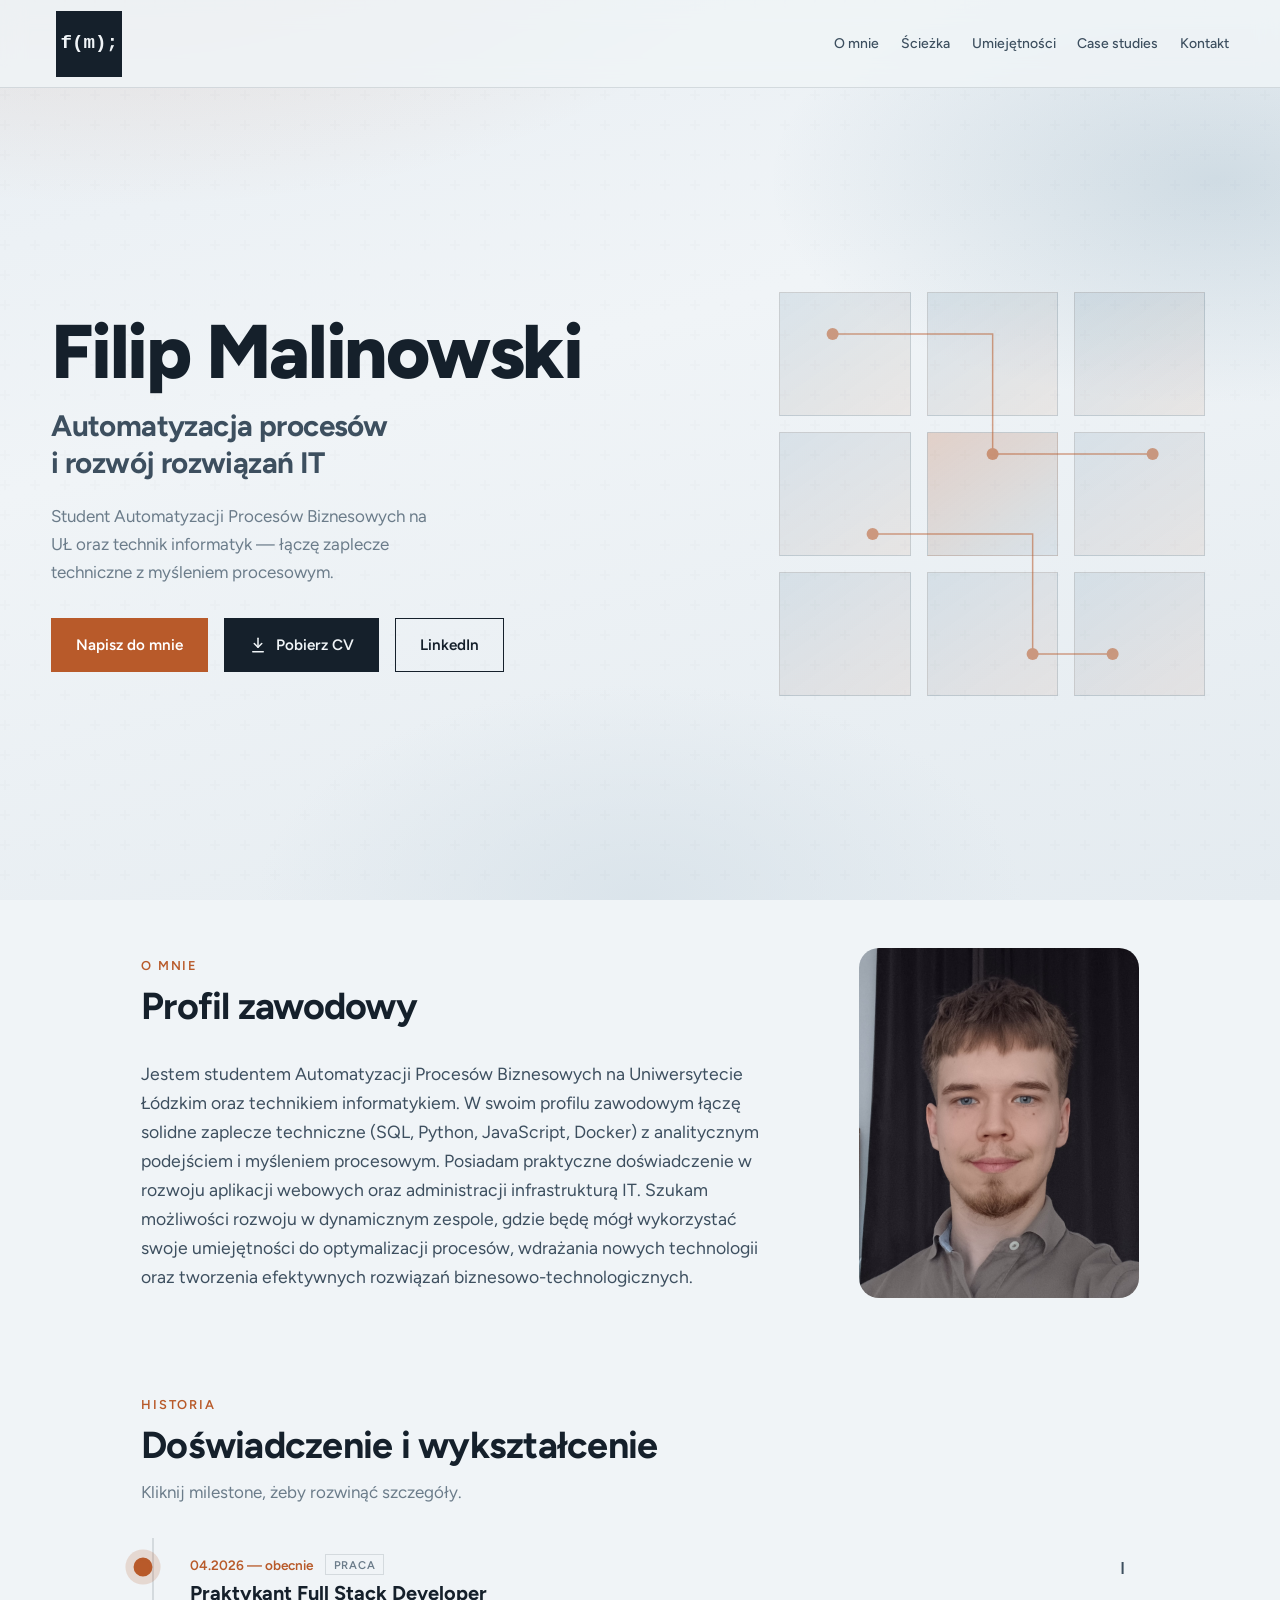
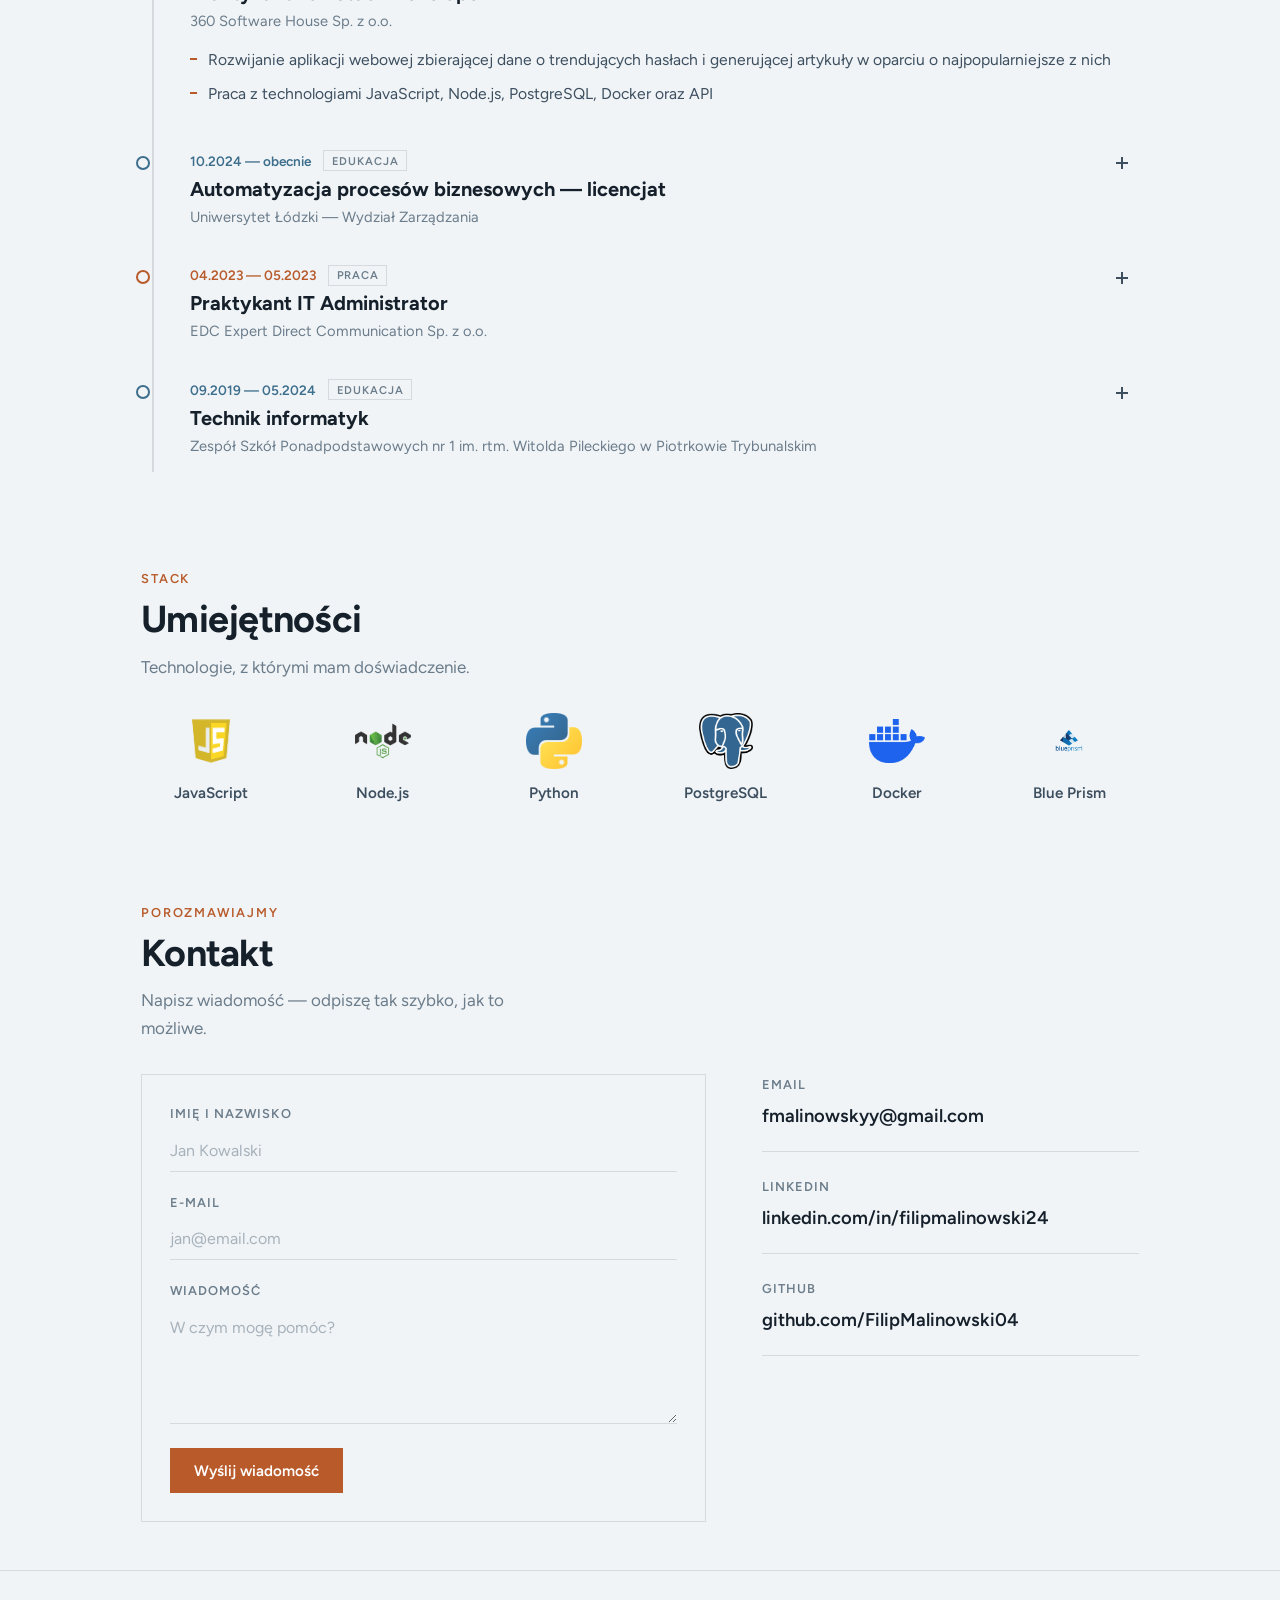
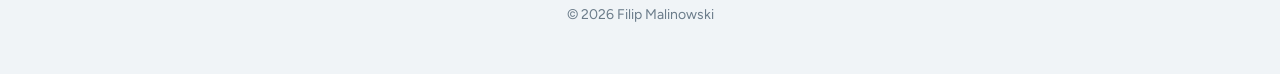
==== commit cd97b028: "Rozwiązanie konfliktów i usunięcie markerów HEAD" ====
--- a/index.html
+++ b/index.html
@@ -1,4 +1,3 @@
-<<<<<<< HEAD
 <!DOCTYPE html>
 <html lang="pl">
 <head>
@@ -336,340 +335,4 @@
     });
   </script>
 </body>
-</html>
-=======
-<!DOCTYPE html>
-<html lang="pl">
-<head>
-  <meta charset="UTF-8">
-  <meta name="viewport" content="width=device-width, initial-scale=1.0">
-  <title>Filip Malinowski — Automatyzacja procesów &amp; IT</title>
-  <meta name="description" content="Student Automatyzacji Procesów Biznesowych i technik informatyk. SQL, Python, JavaScript, Docker, Blue Prism.">
-  <link rel="preconnect" href="https://fonts.googleapis.com">
-  <link rel="preconnect" href="https://fonts.gstatic.com" crossorigin>
-  <link href="https://fonts.googleapis.com/css2?family=Figtree:wght@400;500;600;700;800&display=swap" rel="stylesheet">
-  <link rel="stylesheet" href="style.css">
-</head>
-<body>
-  <div class="page-bg" aria-hidden="true"></div>
-
-  <header class="site-header">
-    <a class="logo" href="#top">f(m);</a>
-    <nav class="nav" aria-label="Główne">
-      <a href="#o-mnie">O mnie</a>
-      <a href="#sciezka">Ścieżka</a>
-      <a href="#umiejetnosci">Umiejętności</a>
-      <a href="case-studies.html">Case studies</a>
-      <a href="#kontakt">Kontakt</a>
-    </nav>
-  </header>
-
-  <main id="top">
-    <section class="hero">
-      <div class="hero-copy">
-        <p class="hero-brand">Filip Malinowski</p>
-        <h1>Automatyzacja procesów i&nbsp;rozwój rozwiązań IT</h1>
-        <p class="hero-lead">
-          Student Automatyzacji Procesów Biznesowych na UŁ oraz technik informatyk —
-          łączę zaplecze techniczne z myśleniem procesowym.
-        </p>
-        <div class="hero-actions">
-          <a class="btn btn-primary" href="#kontakt">Napisz do mnie</a>
-          <a class="btn btn-download" href="assets/CV.pdf" download="Filip-Malinowski-CV.pdf">
-            <svg class="btn-icon" viewBox="0 0 24 24" width="18" height="18" aria-hidden="true" fill="none" stroke="currentColor" stroke-width="2" stroke-linecap="round" stroke-linejoin="round">
-              <path d="M12 3v12"/>
-              <path d="m7 10 5 5 5-5"/>
-              <path d="M5 21h14"/>
-            </svg>
-            Pobierz CV
-          </a>
-          <a class="btn btn-ghost" href="https://www.linkedin.com/in/filipmalinowski24" target="_blank" rel="noopener noreferrer">LinkedIn</a>
-        </div>
-      </div>
-      <div class="hero-visual" aria-hidden="true">
-        <div class="flow-grid">
-          <span></span><span></span><span></span>
-          <span></span><span></span><span></span>
-          <span></span><span></span><span></span>
-        </div>
-        <svg class="flow-lines" viewBox="0 0 400 480" fill="none" xmlns="http://www.w3.org/2000/svg">
-          <path d="M40 80 H200 V200 H360" stroke="currentColor" stroke-width="1.5"/>
-          <path d="M80 280 H240 V400 H320" stroke="currentColor" stroke-width="1.5"/>
-          <circle cx="40" cy="80" r="6" fill="currentColor"/>
-          <circle cx="200" cy="200" r="6" fill="currentColor"/>
-          <circle cx="360" cy="200" r="6" fill="currentColor"/>
-          <circle cx="80" cy="280" r="6" fill="currentColor"/>
-          <circle cx="240" cy="400" r="6" fill="currentColor"/>
-          <circle cx="320" cy="400" r="6" fill="currentColor"/>
-        </svg>
-      </div>
-    </section>
-
-    <section id="o-mnie" class="section about">
-      <div class="about-layout">
-        <div class="about-content">
-          <div class="section-head">
-            <p class="eyebrow">O mnie</p>
-            <h2>Profil zawodowy</h2>
-          </div>
-          <p class="about-text">
-            Jestem studentem Automatyzacji Procesów Biznesowych na Uniwersytecie Łódzkim
-            oraz technikiem informatykiem. W swoim profilu zawodowym łączę solidne zaplecze
-            techniczne (SQL, Python, JavaScript, Docker) z analitycznym podejściem
-            i myśleniem procesowym. Posiadam praktyczne doświadczenie w rozwoju aplikacji
-            webowych oraz administracji infrastrukturą IT. Szukam możliwości rozwoju
-            w dynamicznym zespole, gdzie będę mógł wykorzystać swoje umiejętności
-            do optymalizacji procesów, wdrażania nowych technologii oraz tworzenia
-            efektywnych rozwiązań biznesowo-technologicznych.
-          </p>
-        </div>
-        <figure class="about-photo">
-          <img src="assets/fm.jpg" alt="Filip Malinowski" width="400" height="500">
-        </figure>
-      </div>
-    </section>
-
-    <section id="sciezka" class="section path">
-      <div class="section-head">
-        <p class="eyebrow">Historia</p>
-        <h2>Doświadczenie i wykształcenie</h2>
-        <p class="path-lead">Kliknij milestone, żeby rozwinąć szczegóły.</p>
-      </div>
-
-      <ol class="milestones">
-        <li class="milestone is-open" data-type="work">
-          <button class="milestone-toggle" type="button" aria-expanded="true">
-            <span class="milestone-dot" aria-hidden="true"></span>
-            <span class="milestone-summary">
-              <span class="milestone-top">
-                <time datetime="2026-04">04.2026 — obecnie</time>
-                <span class="milestone-badge">Praca</span>
-              </span>
-              <span class="milestone-title">Praktykant Full Stack Developer</span>
-              <span class="milestone-place">360 Software House Sp. z o.o.</span>
-            </span>
-            <span class="milestone-chevron" aria-hidden="true"></span>
-          </button>
-          <div class="milestone-panel">
-            <div class="milestone-panel-inner">
-              <ul>
-                <li>Rozwijanie aplikacji webowej zbierającej dane o trendujących hasłach i generującej artykuły w oparciu o najpopularniejsze z nich</li>
-                <li>Praca z technologiami JavaScript, Node.js, PostgreSQL, Docker oraz API</li>
-              </ul>
-            </div>
-          </div>
-        </li>
-
-        <li class="milestone" data-type="edu">
-          <button class="milestone-toggle" type="button" aria-expanded="false">
-            <span class="milestone-dot" aria-hidden="true"></span>
-            <span class="milestone-summary">
-              <span class="milestone-top">
-                <time datetime="2024-10">10.2024 — obecnie</time>
-                <span class="milestone-badge">Edukacja</span>
-              </span>
-              <span class="milestone-title">Automatyzacja procesów biznesowych — licencjat</span>
-              <span class="milestone-place">Uniwersytet Łódzki — Wydział Zarządzania</span>
-            </span>
-            <span class="milestone-chevron" aria-hidden="true"></span>
-          </button>
-          <div class="milestone-panel">
-            <div class="milestone-panel-inner">
-              <ul>
-                <li>Modelowanie procesów biznesowych</li>
-                <li>Blue Prism</li>
-                <li>Zarządzanie projektami</li>
-              </ul>
-            </div>
-          </div>
-        </li>
-
-        <li class="milestone" data-type="work">
-          <button class="milestone-toggle" type="button" aria-expanded="false">
-            <span class="milestone-dot" aria-hidden="true"></span>
-            <span class="milestone-summary">
-              <span class="milestone-top">
-                <time datetime="2023-04">04.2023 — 05.2023</time>
-                <span class="milestone-badge">Praca</span>
-              </span>
-              <span class="milestone-title">Praktykant IT Administrator</span>
-              <span class="milestone-place">EDC Expert Direct Communication Sp. z o.o.</span>
-            </span>
-            <span class="milestone-chevron" aria-hidden="true"></span>
-          </button>
-          <div class="milestone-panel">
-            <div class="milestone-panel-inner">
-              <ul>
-                <li>Wsparcie techniczne oraz konserwacja infrastruktury biurowej i serwerowej</li>
-                <li>Zarządzanie incydentami IT i wsparcie użytkowników końcowych</li>
-              </ul>
-            </div>
-          </div>
-        </li>
-
-        <li class="milestone" data-type="edu">
-          <button class="milestone-toggle" type="button" aria-expanded="false">
-            <span class="milestone-dot" aria-hidden="true"></span>
-            <span class="milestone-summary">
-              <span class="milestone-top">
-                <time datetime="2019-09">09.2019 — 05.2024</time>
-                <span class="milestone-badge">Edukacja</span>
-              </span>
-              <span class="milestone-title">Technik informatyk</span>
-              <span class="milestone-place">Zespół Szkół Ponadpodstawowych nr 1 im. rtm. Witolda Pileckiego w Piotrkowie Trybunalskim</span>
-            </span>
-            <span class="milestone-chevron" aria-hidden="true"></span>
-          </button>
-          <div class="milestone-panel">
-            <div class="milestone-panel-inner">
-              <ul>
-                <li>Egzamin zawodowy INF.02</li>
-                <li>Egzamin zawodowy INF.03</li>
-              </ul>
-            </div>
-          </div>
-        </li>
-      </ol>
-    </section>
-
-    <section id="umiejetnosci" class="section skills">
-      <div class="section-head">
-        <p class="eyebrow">Stack</p>
-        <h2>Umiejętności</h2>
-        <p class="skills-lead">Technologie, z którymi mam doświadczenie.</p>
-      </div>
-      <ul class="skills-icons">
-        <li>
-          <img src="assets/Skills/Js.png" alt="" width="64" height="64">
-          <span>JavaScript</span>
-        </li>
-        <li>
-          <img src="assets/Skills/node.png" alt="" width="64" height="64">
-          <span>Node.js</span>
-        </li>
-        <li>
-          <img src="assets/Skills/Py.png" alt="" width="64" height="64">
-          <span>Python</span>
-        </li>
-        <li>
-          <img src="assets/Skills/Sql.png" alt="" width="64" height="64">
-          <span>PostgreSQL</span>
-        </li>
-        <li>
-          <img src="assets/Skills/Docker.png" alt="" width="64" height="64">
-          <span>Docker</span>
-        </li>
-        <li>
-          <img src="assets/Skills/BP.png" alt="" width="64" height="64">
-          <span>Blue Prism</span>
-        </li>
-      </ul>
-    </section>
-
-    <section id="kontakt" class="section contact">
-      <div class="section-head">
-        <p class="eyebrow">Porozmawiajmy</p>
-        <h2>Kontakt</h2>
-        <p class="contact-lead">Napisz wiadomość — odpiszę tak szybko, jak to możliwe.</p>
-      </div>
-
-      <div class="contact-layout">
-        <form class="contact-form" id="contact-form" action="https://formsubmit.co/ajax/fmalinowskyy@gmail.com" method="POST">
-          <div class="form-row">
-            <label for="name">Imię i nazwisko</label>
-            <input type="text" id="name" name="name" autocomplete="name" required placeholder="Jan Kowalski">
-          </div>
-          <div class="form-row">
-            <label for="email">E-mail</label>
-            <input type="email" id="email" name="email" autocomplete="email" required placeholder="jan@email.com">
-          </div>
-          <div class="form-row">
-            <label for="message">Wiadomość</label>
-            <textarea id="message" name="message" rows="5" required placeholder="W czym mogę pomóc?"></textarea>
-          </div>
-          <input type="hidden" name="_subject" value="Wiadomość z CV — Filip Malinowski">
-          <input type="text" name="_honey" class="form-honey" tabindex="-1" autocomplete="off" aria-hidden="true">
-          <button class="btn btn-primary" type="submit" id="contact-submit">Wyślij wiadomość</button>
-          <p class="form-status" id="form-status" role="status" aria-live="polite" hidden></p>
-        </form>
-
-        <ul class="contact-list">
-          <li>
-            <span>Email</span>
-            <a href="mailto:fmalinowskyy@gmail.com">fmalinowskyy@gmail.com</a>
-          </li>
-          <li>
-            <span>LinkedIn</span>
-            <a href="https://www.linkedin.com/in/filipmalinowski24" target="_blank" rel="noopener noreferrer">linkedin.com/in/filipmalinowski24</a>
-          </li>
-        </ul>
-      </div>
-    </section>
-  </main>
-
-  <footer class="site-footer">
-    <p>© <span id="year"></span> Filip Malinowski</p>
-  </footer>
-
-  <script>
-    document.getElementById("year").textContent = new Date().getFullYear();
-
-    document.querySelectorAll(".milestone-toggle").forEach((button) => {
-      button.addEventListener("click", () => {
-        const item = button.closest(".milestone");
-        const willOpen = !item.classList.contains("is-open");
-
-        document.querySelectorAll(".milestone.is-open").forEach((openItem) => {
-          if (openItem !== item) {
-            openItem.classList.remove("is-open");
-            openItem.querySelector(".milestone-toggle").setAttribute("aria-expanded", "false");
-          }
-        });
-
-        item.classList.toggle("is-open", willOpen);
-        button.setAttribute("aria-expanded", String(willOpen));
-      });
-    });
-
-    const form = document.getElementById("contact-form");
-    const statusEl = document.getElementById("form-status");
-    const submitBtn = document.getElementById("contact-submit");
-
-    form.addEventListener("submit", async (event) => {
-      event.preventDefault();
-      statusEl.hidden = false;
-      statusEl.className = "form-status";
-      statusEl.textContent = "Wysyłanie…";
-      submitBtn.disabled = true;
-
-      try {
-        const response = await fetch(form.action, {
-          method: "POST",
-          headers: {
-            "Content-Type": "application/json",
-            Accept: "application/json",
-          },
-          body: JSON.stringify({
-            name: form.name.value,
-            email: form.email.value,
-            message: form.message.value,
-            _subject: "Wiadomość z CV — Filip Malinowski",
-          }),
-        });
-
-        if (!response.ok) throw new Error("send failed");
-
-        statusEl.className = "form-status is-success";
-        statusEl.textContent = "Dzięki! Wiadomość została wysłana.";
-        form.reset();
-      } catch {
-        statusEl.className = "form-status is-error";
-        statusEl.textContent = "Nie udało się wysłać. Napisz bezpośrednio na fmalinowskyy@gmail.com.";
-      } finally {
-        submitBtn.disabled = false;
-      }
-    });
-  </script>
-</body>
-</html>
->>>>>>> 234bb90a1bbd57522da393de5057ad43c62b97d8
+</html>
--- a/style.css
+++ b/style.css
@@ -1,4 +1,3 @@
-<<<<<<< HEAD
 /* Filip Malinowski — CV page
    Direction: cool graphite + copper accent, process-flow atmosphere */
 
@@ -1275,1233 +1274,4 @@
   .skills-icons {
     grid-template-columns: repeat(2, minmax(0, 1fr));
   }
-}
-=======
-/* Filip Malinowski — CV page
-   Direction: cool graphite + copper accent, process-flow atmosphere */
-
-:root {
-  --ink: #15202b;
-  --ink-soft: #3d4f5f;
-  --muted: #6b7c8a;
-  --paper: #f0f4f7;
-  --paper-deep: #d9e3ea;
-  --accent: #b85a2a;
-  --accent-deep: #8f431c;
-  --line: rgba(21, 32, 43, 0.12);
-  --header-h: 5.5rem;
-  --ease: cubic-bezier(0.22, 1, 0.36, 1);
-  --font-logo: Consolas, "Cascadia Code", "Cascadia Mono", "Courier New", monospace;
-  --font-display: "Figtree", sans-serif;
-  --font-body: "Figtree", sans-serif;
-}
-
-*,
-*::before,
-*::after {
-  box-sizing: border-box;
-  margin: 0;
-  padding: 0;
-}
-
-html {
-  scroll-behavior: smooth;
-}
-
-body {
-  font-family: var(--font-body);
-  font-size: 1.0625rem;
-  line-height: 1.65;
-  color: var(--ink);
-  background: var(--paper);
-  min-height: 100vh;
-  overflow-x: hidden;
-}
-
-.page-bg {
-  position: fixed;
-  inset: 0;
-  z-index: -1;
-  background:
-    radial-gradient(ellipse 90% 60% at 10% -10%, rgba(184, 90, 42, 0.14), transparent 55%),
-    radial-gradient(ellipse 70% 50% at 95% 20%, rgba(61, 110, 140, 0.18), transparent 50%),
-    radial-gradient(ellipse 50% 40% at 50% 100%, rgba(217, 227, 234, 0.9), transparent 60%),
-    linear-gradient(165deg, #e8eef3 0%, #f0f4f7 40%, #e4ebf0 100%);
-}
-
-.page-bg::after {
-  content: "";
-  position: absolute;
-  inset: 0;
-  opacity: 0.35;
-  background-image: url("data:image/svg+xml,%3Csvg width='60' height='60' viewBox='0 0 60 60' xmlns='http://www.w3.org/2000/svg'%3E%3Cg fill='none' fill-rule='evenodd'%3E%3Cg fill='%2315202b' fill-opacity='0.04'%3E%3Cpath d='M36 34v-4h-2v4h-4v2h4v4h2v-4h4v-2h-4zm0-30V0h-2v4h-4v2h4v4h2V6h4V4h-4zM6 34v-4H4v4H0v2h4v4h2v-4h4v-2H6zM6 4V0H4v4H0v2h4v4h2V6h4V4H6z'/%3E%3C/g%3E%3C/g%3E%3C/svg%3E");
-}
-
-a {
-  color: inherit;
-  text-decoration-thickness: 1px;
-  text-underline-offset: 0.2em;
-  transition: color 0.25s var(--ease);
-}
-
-a:hover {
-  color: var(--accent);
-}
-
-img {
-  max-width: 100%;
-  display: block;
-}
-
-ul {
-  list-style: none;
-}
-
-/* —— Header —— */
-.site-header {
-  position: sticky;
-  top: 0;
-  z-index: 50;
-  display: flex;
-  align-items: center;
-  justify-content: space-between;
-  gap: 1.5rem;
-  height: var(--header-h);
-  padding: 0 clamp(1.25rem, 4vw, 3.5rem);
-  background: rgba(240, 244, 247, 0.82);
-  backdrop-filter: blur(12px);
-  border-bottom: 1px solid var(--line);
-}
-
-.logo {
-  font-family: var(--font-logo);
-  font-weight: 700;
-  font-size: 1.2rem;
-  letter-spacing: 0;
-  text-decoration: none;
-  color: #f0f4f7;
-  background: var(--ink);
-  width: 4.125rem;
-  height: 4.125rem;
-  margin: 5px;
-  display: inline-flex;
-  align-items: center;
-  justify-content: center;
-  flex-shrink: 0;
-  transition: background 0.25s var(--ease), color 0.25s var(--ease);
-}
-
-.logo:hover {
-  background: var(--accent);
-  color: #fff;
-}
-
-.nav {
-  display: flex;
-  flex-wrap: wrap;
-  justify-content: flex-end;
-  gap: 0.35rem 1.35rem;
-}
-
-.nav a {
-  font-size: 0.875rem;
-  font-weight: 500;
-  color: var(--ink-soft);
-  text-decoration: none;
-}
-
-.nav a:hover {
-  color: var(--accent);
-}
-
-/* —— Hero —— */
-.hero {
-  display: grid;
-  grid-template-columns: 1.15fr 0.85fr;
-  gap: clamp(2rem, 5vw, 4rem);
-  align-items: center;
-  min-height: calc(100vh - var(--header-h));
-  padding: clamp(2.5rem, 6vw, 5rem) clamp(1.25rem, 4vw, 3.5rem);
-  animation: fade-up 0.9s var(--ease) both;
-}
-
-.hero-brand {
-  font-family: var(--font-display);
-  font-weight: 800;
-  font-size: clamp(2.75rem, 6.5vw, 4.75rem);
-  line-height: 0.95;
-  letter-spacing: -0.03em;
-  color: var(--ink);
-  margin-bottom: 1.25rem;
-  animation: fade-up 0.9s var(--ease) 0.08s both;
-}
-
-.hero h1 {
-  font-family: var(--font-display);
-  font-weight: 700;
-  font-size: clamp(1.35rem, 2.8vw, 1.85rem);
-  line-height: 1.25;
-  letter-spacing: -0.02em;
-  color: var(--ink-soft);
-  max-width: 22ch;
-  margin-bottom: 1.25rem;
-  animation: fade-up 0.9s var(--ease) 0.16s both;
-}
-
-.hero-lead {
-  max-width: 36ch;
-  color: var(--muted);
-  margin-bottom: 2rem;
-  animation: fade-up 0.9s var(--ease) 0.24s both;
-}
-
-.hero-actions {
-  display: flex;
-  flex-wrap: wrap;
-  gap: 0.75rem 1rem;
-  animation: fade-up 0.9s var(--ease) 0.32s both;
-}
-
-.btn {
-  display: inline-flex;
-  align-items: center;
-  justify-content: center;
-  padding: 0.85rem 1.5rem;
-  font-family: var(--font-body);
-  font-size: 0.95rem;
-  font-weight: 600;
-  text-decoration: none;
-  border: 1.5px solid transparent;
-  transition: background 0.3s var(--ease), color 0.3s var(--ease), border-color 0.3s var(--ease), transform 0.3s var(--ease);
-}
-
-.btn:hover {
-  transform: translateY(-2px);
-}
-
-.btn-primary {
-  background: var(--accent);
-  color: #fff;
-}
-
-.btn-primary:hover {
-  background: var(--accent-deep);
-  color: #fff;
-}
-
-.btn-ghost {
-  background: transparent;
-  border-color: var(--ink);
-  color: var(--ink);
-}
-
-.btn-ghost:hover {
-  border-color: var(--accent);
-  color: var(--accent);
-}
-
-.btn-download {
-  gap: 0.55rem;
-  background: var(--ink);
-  border-color: var(--ink);
-  color: #f0f4f7;
-}
-
-.btn-download:hover {
-  background: var(--accent);
-  border-color: var(--accent);
-  color: #fff;
-}
-
-.btn-icon {
-  flex-shrink: 0;
-}
-
-.hero-visual {
-  position: relative;
-  height: min(62vh, 480px);
-  min-height: 280px;
-  color: var(--accent);
-  animation: fade-in 1.1s var(--ease) 0.2s both;
-}
-
-.flow-grid {
-  position: absolute;
-  inset: 8% 5%;
-  display: grid;
-  grid-template-columns: repeat(3, 1fr);
-  grid-template-rows: repeat(3, 1fr);
-  gap: 1rem;
-}
-
-.flow-grid span {
-  background: linear-gradient(145deg, rgba(61, 110, 140, 0.12), rgba(184, 90, 42, 0.08));
-  border: 1px solid var(--line);
-  transform-origin: center;
-  animation: block-pulse 4.5s var(--ease) infinite;
-}
-
-.flow-grid span:nth-child(1) { animation-delay: 0s; }
-.flow-grid span:nth-child(2) { animation-delay: 0.35s; }
-.flow-grid span:nth-child(3) { animation-delay: 0.7s; }
-.flow-grid span:nth-child(4) { animation-delay: 0.2s; }
-.flow-grid span:nth-child(5) {
-  background: linear-gradient(145deg, rgba(184, 90, 42, 0.22), rgba(61, 110, 140, 0.1));
-  animation-delay: 0.55s;
-}
-.flow-grid span:nth-child(6) { animation-delay: 0.9s; }
-.flow-grid span:nth-child(7) { animation-delay: 0.4s; }
-.flow-grid span:nth-child(8) { animation-delay: 0.75s; }
-.flow-grid span:nth-child(9) { animation-delay: 1.1s; }
-
-.flow-lines {
-  position: absolute;
-  inset: 0;
-  width: 100%;
-  height: 100%;
-  opacity: 0.55;
-  animation: draw-flow 2.2s var(--ease) 0.4s both;
-}
-
-.flow-lines path {
-  stroke-dasharray: 600;
-  stroke-dashoffset: 600;
-  animation: stroke-draw 2s var(--ease) 0.5s forwards;
-}
-
-.flow-lines path:nth-of-type(2) {
-  animation-delay: 0.9s;
-}
-
-/* —— Sections —— */
-.section {
-  padding: clamp(1.75rem, 4vw, 3rem) clamp(1.25rem, 4vw, 3.5rem);
-  max-width: 1100px;
-  margin: 0 auto;
-}
-
-.section-head {
-  margin-bottom: 2rem;
-}
-
-.eyebrow {
-  font-size: 0.8rem;
-  font-weight: 600;
-  letter-spacing: 0.14em;
-  text-transform: uppercase;
-  color: var(--accent);
-  margin-bottom: 0.5rem;
-}
-
-.section-head h2 {
-  font-family: var(--font-display);
-  font-weight: 700;
-  font-size: clamp(1.75rem, 3.5vw, 2.35rem);
-  letter-spacing: -0.02em;
-  line-height: 1.15;
-}
-
-.about-text {
-  max-width: 58ch;
-  color: var(--ink-soft);
-  font-size: 1.1rem;
-}
-
-.about-layout {
-  display: grid;
-  grid-template-columns: 1fr minmax(200px, 280px);
-  gap: clamp(1.75rem, 4vw, 3rem);
-  align-items: center;
-}
-
-.about-photo {
-  margin: 0;
-  justify-self: end;
-}
-
-.about-photo img {
-  width: 100%;
-  height: auto;
-  aspect-ratio: 4 / 5;
-  object-fit: cover;
-  object-position: center top;
-  border-radius: 1.25rem;
-  display: block;
-}
-
-/* —— Path / milestones —— */
-.path-lead {
-  margin-top: 0.75rem;
-  color: var(--muted);
-  max-width: 40ch;
-}
-
-.milestones {
-  list-style: none;
-  display: flex;
-  flex-direction: column;
-  gap: 0.35rem;
-  border-left: 2px solid var(--line);
-  margin-left: 0.7rem;
-  padding-left: 0;
-}
-
-.milestone {
-  position: relative;
-  padding-left: clamp(1.5rem, 3vw, 2.25rem);
-}
-
-.milestone-toggle {
-  width: 100%;
-  display: grid;
-  grid-template-columns: 1fr auto;
-  gap: 0.75rem 1rem;
-  align-items: start;
-  padding: 1rem 0.35rem 1rem 0;
-  border: none;
-  background: transparent;
-  text-align: left;
-  cursor: pointer;
-  color: inherit;
-  font-family: inherit;
-  transition: color 0.25s var(--ease);
-}
-
-.milestone-toggle:hover .milestone-title {
-  color: var(--accent);
-}
-
-.milestone-dot {
-  position: absolute;
-  left: -0.7rem;
-  top: 1.35rem;
-  width: 14px;
-  height: 14px;
-  margin-left: -7px;
-  border-radius: 50%;
-  background: var(--paper);
-  border: 2.5px solid var(--accent);
-  box-sizing: border-box;
-  transition: transform 0.4s var(--ease), background 0.35s var(--ease), box-shadow 0.4s var(--ease);
-  z-index: 1;
-}
-
-.milestone[data-type="edu"] .milestone-dot {
-  border-color: #3d6e8c;
-}
-
-.milestone.is-open .milestone-dot {
-  background: var(--accent);
-  transform: scale(1.35);
-  box-shadow: 0 0 0 6px rgba(184, 90, 42, 0.18);
-}
-
-.milestone[data-type="edu"].is-open .milestone-dot {
-  background: #3d6e8c;
-  box-shadow: 0 0 0 6px rgba(61, 110, 140, 0.18);
-}
-
-.milestone-summary {
-  display: flex;
-  flex-direction: column;
-  gap: 0.3rem;
-  min-width: 0;
-}
-
-.milestone-top {
-  display: flex;
-  flex-wrap: wrap;
-  align-items: center;
-  gap: 0.5rem 0.75rem;
-}
-
-.milestone-top time {
-  font-size: 0.85rem;
-  font-weight: 600;
-  color: var(--accent);
-}
-
-.milestone[data-type="edu"] .milestone-top time {
-  color: #3d6e8c;
-}
-
-.milestone-badge {
-  font-size: 0.7rem;
-  font-weight: 600;
-  letter-spacing: 0.08em;
-  text-transform: uppercase;
-  color: var(--muted);
-  border: 1px solid var(--line);
-  padding: 0.15rem 0.45rem;
-}
-
-.milestone-title {
-  font-family: var(--font-display);
-  font-size: clamp(1.05rem, 2.2vw, 1.25rem);
-  font-weight: 700;
-  line-height: 1.3;
-  color: var(--ink);
-  transition: color 0.25s var(--ease);
-}
-
-.milestone-place {
-  font-size: 0.92rem;
-  color: var(--muted);
-  line-height: 1.4;
-}
-
-.milestone-chevron {
-  width: 1.35rem;
-  height: 1.35rem;
-  margin-top: 0.15rem;
-  position: relative;
-  flex-shrink: 0;
-  transition: transform 0.4s var(--ease);
-}
-
-.milestone-chevron::before,
-.milestone-chevron::after {
-  content: "";
-  position: absolute;
-  top: 50%;
-  left: 50%;
-  background: var(--ink-soft);
-  transition: transform 0.4s var(--ease), opacity 0.3s var(--ease);
-}
-
-.milestone-chevron::before {
-  width: 12px;
-  height: 2px;
-  transform: translate(-50%, -50%);
-}
-
-.milestone-chevron::after {
-  width: 2px;
-  height: 12px;
-  transform: translate(-50%, -50%);
-}
-
-.milestone.is-open .milestone-chevron {
-  transform: rotate(90deg);
-}
-
-.milestone.is-open .milestone-chevron::after {
-  opacity: 0;
-  transform: translate(-50%, -50%) scaleY(0);
-}
-
-.milestone-panel {
-  display: grid;
-  grid-template-rows: 0fr;
-  transition: grid-template-rows 0.45s var(--ease);
-}
-
-.milestone.is-open .milestone-panel {
-  grid-template-rows: 1fr;
-}
-
-.milestone-panel-inner {
-  overflow: hidden;
-  min-height: 0;
-}
-
-.milestone-panel-inner ul {
-  display: flex;
-  flex-direction: column;
-  gap: 0.5rem;
-  padding: 0 0 1.35rem;
-  opacity: 0;
-  transform: translateY(-0.5rem);
-  transition: opacity 0.35s var(--ease) 0.05s, transform 0.4s var(--ease) 0.05s;
-}
-
-.milestone.is-open .milestone-panel-inner ul {
-  opacity: 1;
-  transform: translateY(0);
-}
-
-.milestone-panel-inner li {
-  position: relative;
-  padding-left: 1.1rem;
-  color: var(--ink-soft);
-  font-size: 0.98rem;
-}
-
-.milestone-panel-inner li::before {
-  content: "";
-  position: absolute;
-  left: 0;
-  top: 0.7em;
-  width: 0.4rem;
-  height: 1.5px;
-  background: var(--accent);
-}
-
-.milestone[data-type="edu"] .milestone-panel-inner li::before {
-  background: #3d6e8c;
-}
-
-/* —— Skills —— */
-.skills-lead {
-  margin-top: 0.75rem;
-  color: var(--muted);
-  max-width: 40ch;
-}
-
-.skills-icons {
-  display: grid;
-  grid-template-columns: repeat(6, minmax(0, 1fr));
-  gap: clamp(1.25rem, 3vw, 2rem);
-  list-style: none;
-  margin-top: 0.5rem;
-}
-
-.skills-icons li {
-  display: flex;
-  flex-direction: column;
-  align-items: center;
-  gap: 0.75rem;
-  text-align: center;
-}
-
-.skills-icons img {
-  width: 3.5rem;
-  height: 3.5rem;
-  object-fit: contain;
-  display: block;
-  transition: transform 0.35s var(--ease);
-}
-
-.skills-icons li:hover img {
-  transform: translateY(-4px);
-}
-
-.skills-icons span {
-  font-family: var(--font-display);
-  font-size: 0.95rem;
-  font-weight: 600;
-  color: var(--ink-soft);
-}
-
-/* —— Contact —— */
-.contact {
-  max-width: 1100px;
-}
-
-.contact-lead {
-  margin-top: 0.75rem;
-  color: var(--muted);
-  max-width: 36ch;
-}
-
-.contact-layout {
-  display: grid;
-  grid-template-columns: minmax(18rem, 1.2fr) minmax(12rem, 0.8fr);
-  gap: clamp(2rem, 5vw, 3.5rem);
-  align-items: start;
-  max-width: none;
-}
-
-.contact-list {
-  display: flex;
-  flex-direction: column;
-  gap: 1.5rem;
-  margin-top: 0;
-}
-
-.contact-list li {
-  display: flex;
-  flex-direction: column;
-  gap: 0.35rem;
-  padding-bottom: 1.25rem;
-  border-bottom: 1px solid var(--line);
-}
-
-.contact-list span {
-  font-size: 0.8rem;
-  font-weight: 600;
-  letter-spacing: 0.08em;
-  text-transform: uppercase;
-  color: var(--muted);
-}
-
-.contact-list a {
-  font-family: var(--font-display);
-  font-weight: 600;
-  font-size: 1.15rem;
-  text-decoration: none;
-}
-
-.contact-list a:hover {
-  color: var(--accent);
-}
-
-.contact-form {
-  display: flex;
-  flex-direction: column;
-  gap: 1.25rem;
-  padding: clamp(1.25rem, 3vw, 1.75rem);
-  border: 1.5px solid var(--line);
-}
-
-.form-row {
-  display: flex;
-  flex-direction: column;
-  gap: 0.4rem;
-}
-
-.form-row label {
-  font-size: 0.8rem;
-  font-weight: 600;
-  letter-spacing: 0.08em;
-  text-transform: uppercase;
-  color: var(--muted);
-}
-
-.form-row input,
-.form-row textarea {
-  font-family: var(--font-body);
-  font-size: 1rem;
-  color: var(--ink);
-  background: transparent;
-  border: none;
-  border-bottom: 1.5px solid var(--line);
-  padding: 0.65rem 0;
-  outline: none;
-  resize: vertical;
-  transition: border-color 0.25s var(--ease);
-}
-
-.form-row input::placeholder,
-.form-row textarea::placeholder {
-  color: rgba(107, 124, 138, 0.55);
-}
-
-.form-row input:focus,
-.form-row textarea:focus {
-  border-bottom-color: var(--accent);
-}
-
-.form-honey {
-  position: absolute;
-  left: -9999px;
-  opacity: 0;
-  height: 0;
-  width: 0;
-  pointer-events: none;
-}
-
-.contact-form .btn {
-  align-self: flex-start;
-  margin-top: 0.25rem;
-  cursor: pointer;
-  border: none;
-}
-
-.contact-form .btn:disabled {
-  opacity: 0.65;
-  cursor: wait;
-  transform: none;
-}
-
-.form-status {
-  font-size: 0.95rem;
-  color: var(--ink-soft);
-}
-
-.form-status.is-success {
-  color: #2f6b4f;
-}
-
-.form-status.is-error {
-  color: #a33b2b;
-}
-
-/* —— Case studies page —— */
-.page-main {
-  padding-bottom: clamp(2rem, 5vw, 4rem);
-}
-
-.page-hero {
-  padding: clamp(2.5rem, 6vw, 4.5rem) clamp(1.25rem, 4vw, 3.5rem) clamp(1.5rem, 3vw, 2rem);
-  max-width: 1100px;
-  margin: 0 auto;
-  animation: fade-up 0.8s var(--ease) both;
-}
-
-.page-hero h1 {
-  font-family: var(--font-display);
-  font-weight: 800;
-  font-size: clamp(2.4rem, 5.5vw, 3.75rem);
-  letter-spacing: -0.02em;
-  line-height: 1.05;
-  margin-bottom: 1rem;
-}
-
-.page-lead {
-  max-width: 42ch;
-  color: var(--muted);
-  font-size: 1.1rem;
-}
-
-.nav a[aria-current="page"] {
-  color: var(--accent);
-}
-
-.cs-tiles {
-  display: grid;
-  grid-template-columns: repeat(auto-fill, minmax(min(100%, 300px), 1fr));
-  gap: clamp(1.5rem, 3vw, 2.25rem);
-  max-width: 1100px;
-  padding-top: 0.5rem;
-}
-
-.cs-tile {
-  display: flex;
-  flex-direction: column;
-  gap: 0.85rem;
-  text-decoration: none;
-  color: inherit;
-  outline: none;
-  transition: transform 0.35s var(--ease);
-}
-
-.cs-tile:hover,
-.cs-tile:focus-visible {
-  transform: translateY(-4px);
-}
-
-.cs-tile-media {
-  position: relative;
-  overflow: hidden;
-  aspect-ratio: 1 / 1;
-  background: #fff;
-  border: 1.5px solid var(--line);
-  display: flex;
-  align-items: center;
-  justify-content: center;
-  padding: 1.25rem;
-  transition: border-color 0.35s var(--ease), box-shadow 0.35s var(--ease);
-}
-
-.cs-tile:hover .cs-tile-media,
-.cs-tile:focus-visible .cs-tile-media {
-  border-color: var(--accent);
-  box-shadow: 0 0 0 3px rgba(184, 90, 42, 0.18);
-}
-
-.cs-tile-media img {
-  width: 100%;
-  height: 100%;
-  object-fit: contain;
-  display: block;
-  transition: transform 0.5s var(--ease), filter 0.35s var(--ease);
-}
-
-.cs-tile:hover .cs-tile-media img,
-.cs-tile:focus-visible .cs-tile-media img {
-  transform: scale(1.03);
-  filter: brightness(1.04);
-}
-
-.cs-tile-title {
-  font-family: var(--font-display);
-  font-size: 1.15rem;
-  font-weight: 700;
-  line-height: 1.3;
-  letter-spacing: -0.015em;
-  color: var(--ink);
-  transition: color 0.25s var(--ease);
-}
-
-.cs-tile:hover .cs-tile-title,
-.cs-tile:focus-visible .cs-tile-title {
-  color: var(--accent);
-}
-
-.cs-tile-tag {
-  font-size: 0.8rem;
-  font-weight: 600;
-  letter-spacing: 0.06em;
-  text-transform: uppercase;
-  color: var(--muted);
-}
-
-/* —— Case study detail —— */
-.cs-detail-top {
-  max-width: 1100px;
-  padding-bottom: 0;
-}
-
-.cs-detail-top .cs-back {
-  margin-bottom: 0;
-}
-
-.cs-layout {
-  display: grid;
-  grid-template-columns: minmax(10rem, 13rem) minmax(0, 1fr);
-  gap: clamp(1rem, 2.5vw, 1.75rem);
-  align-items: start;
-  max-width: 1200px;
-  padding-top: 1.5rem;
-}
-
-.cs-toc {
-  position: sticky;
-  top: calc(var(--header-h) + 1.25rem);
-}
-
-.cs-toc-label {
-  font-size: 0.75rem;
-  font-weight: 600;
-  letter-spacing: 0.12em;
-  text-transform: uppercase;
-  color: var(--muted);
-  margin-bottom: 1rem;
-}
-
-.cs-toc-nav {
-  list-style: none;
-  display: flex;
-  flex-direction: column;
-  gap: 0.65rem;
-  border-left: 2px solid var(--line);
-  padding-left: 1rem;
-}
-
-.cs-toc-nav a {
-  display: block;
-  font-size: 0.92rem;
-  font-weight: 500;
-  line-height: 1.35;
-  color: var(--ink-soft);
-  text-decoration: none;
-  transition: color 0.25s var(--ease);
-}
-
-.cs-toc-nav a:hover {
-  color: var(--accent);
-}
-
-.cs-back {
-  display: inline-block;
-  font-size: 0.9rem;
-  font-weight: 600;
-  color: var(--muted);
-  text-decoration: none;
-  margin-bottom: 1.75rem;
-  transition: color 0.25s var(--ease);
-}
-
-.cs-back:hover {
-  color: var(--accent);
-}
-
-.cs-article .case-tag {
-  display: inline-block;
-  font-size: 0.7rem;
-  font-weight: 600;
-  letter-spacing: 0.1em;
-  text-transform: uppercase;
-  color: var(--accent);
-  border: 1px solid rgba(184, 90, 42, 0.35);
-  padding: 0.2rem 0.5rem;
-  margin-bottom: 1rem;
-}
-
-.cs-article-header {
-  display: grid;
-  grid-template-columns: minmax(0, 1fr) minmax(9rem, 11rem);
-  gap: clamp(1.25rem, 3vw, 2rem);
-  align-items: start;
-  margin-bottom: 2rem;
-}
-
-.cs-article-header h1 {
-  font-family: var(--font-display);
-  font-size: clamp(1.6rem, 3.5vw, 2.35rem);
-  font-weight: 700;
-  letter-spacing: -0.02em;
-  line-height: 1.2;
-  margin: 0;
-}
-
-.cs-hero-image {
-  margin: 0;
-  padding: 0.85rem;
-  background: #fff;
-  border: 1.5px solid var(--line);
-  align-self: start;
-}
-
-.cs-hero-image img {
-  width: 100%;
-  height: auto;
-  display: block;
-  object-fit: contain;
-}
-
-.cs-body {
-  display: flex;
-  flex-direction: column;
-  gap: 1.75rem;
-  min-width: 0;
-}
-
-.cs-content-row {
-  display: grid;
-  grid-template-columns: minmax(0, 1fr) minmax(11rem, 15rem);
-  gap: clamp(1rem, 2.5vw, 1.75rem);
-  align-items: start;
-}
-
-.cs-diagram {
-  margin: 0;
-  position: sticky;
-  top: calc(var(--header-h) + 1rem);
-}
-
-.cs-diagram img {
-  width: 100%;
-  height: auto;
-  display: block;
-  background: transparent;
-}
-
-.cs-result {
-  margin: clamp(2rem, 4vw, 2.75rem) 0 0;
-}
-
-.cs-result figcaption {
-  font-size: 0.8rem;
-  font-weight: 600;
-  letter-spacing: 0.08em;
-  text-transform: uppercase;
-  color: var(--muted);
-  margin-bottom: 0.75rem;
-}
-
-.cs-result img {
-  width: 100%;
-  height: auto;
-  display: block;
-  border: 1.5px solid var(--line);
-  background: #fff;
-}
-
-.cs-body section {
-  scroll-margin-top: calc(var(--header-h) + 1rem);
-}
-
-.cs-body h2 {
-  font-family: var(--font-display);
-  font-size: 1.15rem;
-  font-weight: 700;
-  margin-bottom: 0.65rem;
-  color: var(--ink);
-}
-
-.cs-body p {
-  color: var(--ink-soft);
-  font-size: 1.05rem;
-  max-width: 58ch;
-}
-
-.cs-body code {
-  font-family: var(--font-logo);
-  font-size: 0.88em;
-  color: var(--ink);
-  background: rgba(21, 32, 43, 0.06);
-  padding: 0.1em 0.35em;
-}
-
-.cs-cta {
-  margin-top: clamp(2.5rem, 5vw, 3.5rem);
-  padding: clamp(1.5rem, 3.5vw, 2rem);
-  border: 1.5px solid var(--line);
-  display: grid;
-  grid-template-columns: 1fr auto;
-  gap: 1rem 1.5rem;
-  align-items: end;
-}
-
-.cs-cta .eyebrow {
-  grid-column: 1 / -1;
-  margin-bottom: 0;
-}
-
-.cs-cta h2 {
-  font-family: var(--font-display);
-  font-size: clamp(1.35rem, 2.8vw, 1.75rem);
-  font-weight: 700;
-  letter-spacing: -0.02em;
-  margin: 0;
-  grid-column: 1;
-}
-
-.cs-cta p:not(.eyebrow) {
-  color: var(--ink-soft);
-  max-width: 40ch;
-  margin: 0;
-  grid-column: 1;
-}
-
-.cs-cta .btn {
-  text-decoration: none;
-  justify-self: end;
-  align-self: center;
-  grid-column: 2;
-  grid-row: 2 / 4;
-}
-
-@media (max-width: 640px) {
-  .cs-cta {
-    grid-template-columns: 1fr;
-  }
-
-  .cs-cta .btn {
-    grid-column: 1;
-    grid-row: auto;
-    justify-self: start;
-  }
-}
-
-/* —— Footer —— */
-.site-footer {
-  padding: 2rem clamp(1.25rem, 4vw, 3.5rem) 3rem;
-  border-top: 1px solid var(--line);
-  text-align: center;
-}
-
-.site-footer p {
-  font-size: 0.875rem;
-  color: var(--muted);
-}
-
-/* —— Motion —— */
-@keyframes fade-up {
-  from {
-    opacity: 0;
-    transform: translateY(1.25rem);
-  }
-  to {
-    opacity: 1;
-    transform: translateY(0);
-  }
-}
-
-@keyframes fade-in {
-  from { opacity: 0; }
-  to { opacity: 1; }
-}
-
-@keyframes block-pulse {
-  0%, 100% { opacity: 0.55; transform: scale(1); }
-  50% { opacity: 1; transform: scale(1.02); }
-}
-
-@keyframes stroke-draw {
-  to { stroke-dashoffset: 0; }
-}
-
-@keyframes draw-flow {
-  from { opacity: 0; }
-  to { opacity: 0.55; }
-}
-
-@media (prefers-reduced-motion: reduce) {
-  html { scroll-behavior: auto; }
-
-  *,
-  *::before,
-  *::after {
-    animation-duration: 0.01ms !important;
-    animation-iteration-count: 1 !important;
-    transition-duration: 0.01ms !important;
-  }
-}
-
-/* —— Responsive —— */
-@media (max-width: 900px) {
-  .hero {
-    grid-template-columns: 1fr;
-    min-height: auto;
-    padding-top: 2.5rem;
-    padding-bottom: 2rem;
-  }
-
-  .hero-visual {
-    order: -1;
-    height: 220px;
-    min-height: 200px;
-  }
-
-  .about-layout {
-    grid-template-columns: 1fr;
-  }
-
-  .about-photo {
-    justify-self: center;
-    max-width: 220px;
-    order: -1;
-  }
-
-  .contact-layout {
-    grid-template-columns: 1fr;
-  }
-
-  .cs-layout {
-    grid-template-columns: 1fr;
-  }
-
-  .cs-toc {
-    position: static;
-    padding-bottom: 1rem;
-    border-bottom: 1px solid var(--line);
-  }
-
-  .cs-content-row {
-    grid-template-columns: 1fr;
-  }
-
-  .cs-diagram {
-    position: static;
-    max-width: 280px;
-    margin-inline: auto;
-  }
-
-  .cs-article-header {
-    grid-template-columns: 1fr;
-  }
-
-  .cs-hero-image {
-    max-width: 180px;
-  }
-
-  .skills-icons {
-    grid-template-columns: repeat(3, minmax(0, 1fr));
-  }
-}
-
-@media (max-width: 640px) {
-  .site-header {
-    flex-direction: column;
-    height: auto;
-    padding: 1rem 1.25rem;
-    align-items: flex-start;
-  }
-
-  .nav {
-    justify-content: flex-start;
-    gap: 0.5rem 1rem;
-  }
-
-  .nav a {
-    font-size: 0.8rem;
-  }
-
-  .skills-icons {
-    grid-template-columns: repeat(2, minmax(0, 1fr));
-  }
-}
->>>>>>> 234bb90a1bbd57522da393de5057ad43c62b97d8
+}
